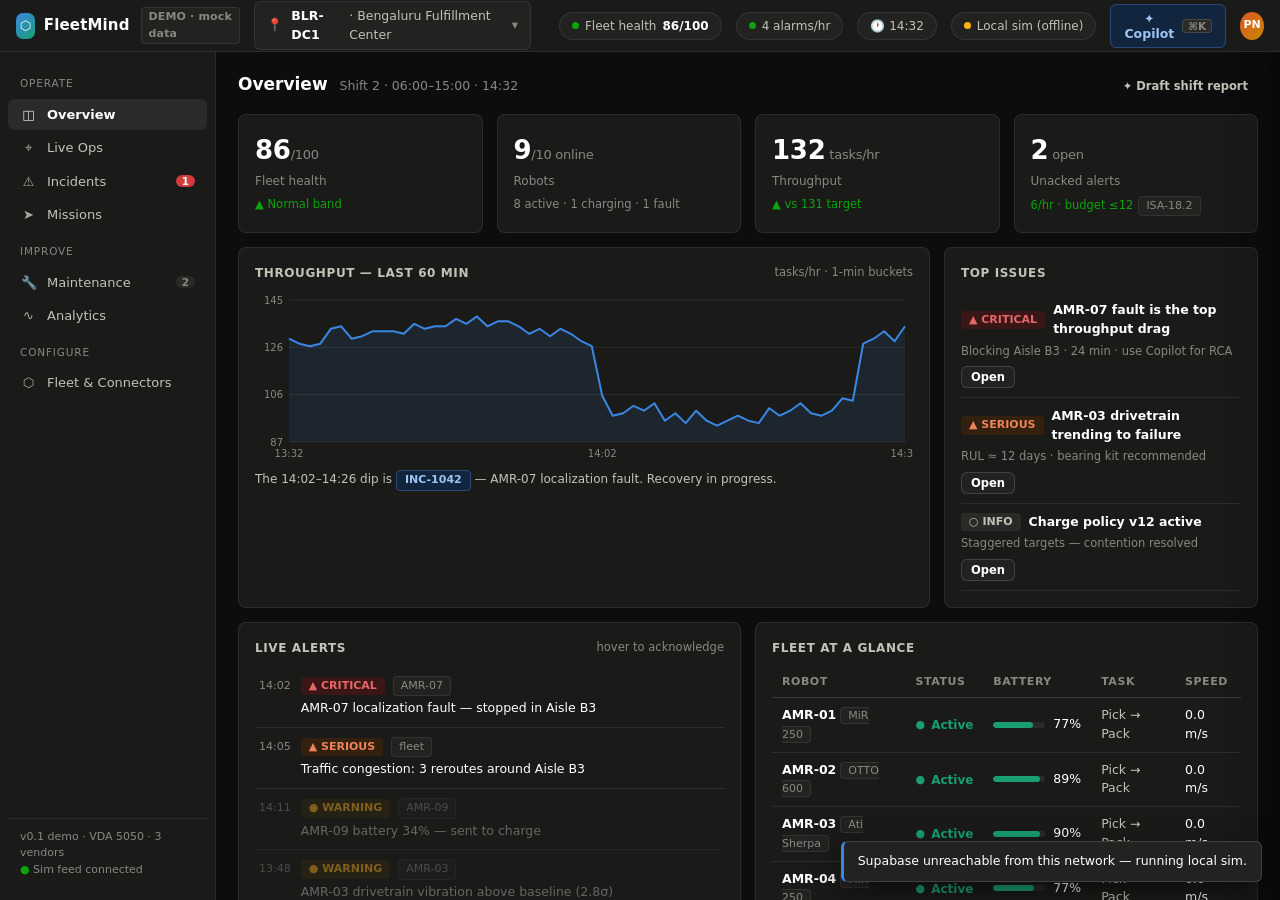
==== console/index.html @ a5b03795 "v0.6: yantraops one-command orchestrator, real browser tests, LLM grounding guard, multi-site ground" ====
<!DOCTYPE html>
<!-- ================================================================
  YantraFleet CONSOLE — FleetMind ops console + Sarathi copilot bridge
  =================================================================
  CONFIG (all optional — the console degrades gracefully):

  1. Sarathi live agent (Copilot backend)
     - Endpoint : POST http://localhost:8001/ask   (see Copilot.SARATHI_URL)
     - Request  : {"question": "<operator question>"}
     - Response : {"answer": string,
                   "evidence": [string | {label, ...}],   // rendered as chips
                   "tier": "grounded" | "llm_only" | "offline"}
       tier is shown as a pill: grounded/live_agent -> "live agent",
       llm_only/model_only -> "model only", offline -> "offline".
     - Timeout  : 4000 ms (Copilot.SARATHI_TIMEOUT_MS). On ANY failure
       (down, non-2xx, timeout, bad JSON) the Copilot silently falls back
       to the built-in local answer engine — the console never breaks
       if the sarathi service is not running.
     - To change host/port, edit Copilot.SARATHI_URL in the Copilot
       module below. If the console is served from https, a plain-http
       localhost endpoint may be blocked as mixed content — serve the
       console over http (e.g. `python3 -m http.server`) for local dev.

  2. Supabase sync (optional multi-tab live sync)
     - SUPA_URL / SUPA_KEY constants near the bottom of the script.
     - If unreachable, the console runs its local simulation.

  No build step. Open index.html directly or serve statically.
  ================================================================ -->
<html lang="en">
<head>
<meta charset="UTF-8">
<meta name="viewport" content="width=device-width, initial-scale=1.0">
<title>FleetMind — Fleet Operations (Live)</title>
<style>
/* ============ Design tokens (dark ops console — deliberate single-theme, ISA-101) ============ */
:root{
  --page:#0d0d0d; --surface:#1a1a19; --surface2:#222221; --surface3:#2a2a28;
  --border:rgba(255,255,255,.08); --border2:rgba(255,255,255,.14);
  --ink:#ffffff; --ink2:#c3c2b7; --muted:#898781;
  --grid:#2c2c2a; --axis:#383835;
  --s1:#3987e5; --s2:#d95926; --s3:#199e70; --s4:#c98500;   /* categorical, dark-stepped */
  --good:#0ca30c; --warn:#fab219; --serious:#ec835a; --crit:#d03b3b;
  --accent:#3987e5;
  --r:8px; --r-sm:6px;
  --font:system-ui,-apple-system,"Segoe UI",sans-serif;
}
*{box-sizing:border-box;margin:0;padding:0}
html,body{height:100%}
body{background:var(--page);color:var(--ink);font-family:var(--font);font-size:13.5px;line-height:1.5;overflow:hidden}
button{font-family:inherit;cursor:pointer}
::-webkit-scrollbar{width:10px;height:10px}
::-webkit-scrollbar-thumb{background:#333;border-radius:6px;border:2px solid var(--page)}
::-webkit-scrollbar-track{background:transparent}

/* ============ App shell ============ */
#app{display:grid;grid-template-columns:216px 1fr;grid-template-rows:52px 1fr;height:100vh}
header{grid-column:1/3;display:flex;align-items:center;gap:14px;padding:0 16px;background:var(--surface);border-bottom:1px solid var(--border)}
.logo{display:flex;align-items:center;gap:9px;font-weight:700;font-size:15px;letter-spacing:.01em;min-width:180px}
.logo .mark{width:26px;height:26px;border-radius:7px;background:linear-gradient(135deg,#3987e5,#199e70);display:grid;place-items:center;font-size:13px}
.site-sel{display:flex;align-items:center;gap:8px;background:var(--surface2);border:1px solid var(--border);border-radius:var(--r-sm);padding:5px 12px;color:var(--ink2);font-size:12.5px}
.site-sel b{color:var(--ink)}
.spacer{flex:1}
.chip{display:inline-flex;align-items:center;gap:6px;background:var(--surface2);border:1px solid var(--border);border-radius:20px;padding:4px 12px;font-size:12px;color:var(--ink2);white-space:nowrap}
.chip .dot{width:7px;height:7px;border-radius:50%}
.kbd{background:var(--surface3);border:1px solid var(--border2);border-radius:4px;padding:0 5px;font-size:10.5px;color:var(--muted);font-family:inherit}
.copilot-btn{display:flex;align-items:center;gap:8px;background:#12253f;border:1px solid #2a4a75;color:#9ec5f4;border-radius:var(--r-sm);padding:6px 13px;font-size:12.5px;font-weight:600}
.copilot-btn:hover{background:#173050}
.avatar{width:28px;height:28px;border-radius:50%;background:linear-gradient(135deg,#d95926,#c98500);display:grid;place-items:center;font-size:11px;font-weight:700}

/* ============ Sidebar ============ */
nav{background:var(--surface);border-right:1px solid var(--border);padding:12px 8px;display:flex;flex-direction:column;gap:2px;overflow-y:auto}
nav .sec{font-size:10.5px;text-transform:uppercase;letter-spacing:.08em;color:var(--muted);padding:12px 12px 5px}
nav button{display:flex;align-items:center;gap:10px;width:100%;background:none;border:none;color:var(--ink2);padding:8px 12px;border-radius:var(--r-sm);font-size:13px;text-align:left}
nav button:hover{background:var(--surface2);color:var(--ink)}
nav button.on{background:var(--surface3);color:var(--ink);font-weight:600}
nav button .ic{width:17px;text-align:center;opacity:.85;font-style:normal}
nav button .badge{margin-left:auto;background:var(--crit);color:#fff;font-size:10.5px;font-weight:700;border-radius:9px;padding:0 6px;min-width:17px;text-align:center}
nav button .badge.z{background:var(--surface3);color:var(--muted)}
.nav-foot{margin-top:auto;padding:10px 12px;font-size:11px;color:var(--muted);border-top:1px solid var(--border)}

/* ============ Main ============ */
main{overflow:hidden;position:relative;display:flex}
.view{display:none;flex:1;overflow-y:auto;padding:20px 22px}
.view.on{display:block}
.vhead{display:flex;align-items:baseline;gap:12px;margin-bottom:16px}
.vhead h1{font-size:17px;font-weight:700}
.vhead .sub{color:var(--muted);font-size:12.5px}
.vhead .right{margin-left:auto;display:flex;gap:8px;align-items:center}

/* ============ Components ============ */
.card{background:var(--surface);border:1px solid var(--border);border-radius:var(--r);padding:16px}
.card h3{font-size:12px;font-weight:600;color:var(--ink2);text-transform:uppercase;letter-spacing:.05em;margin-bottom:10px;display:flex;align-items:center;gap:8px}
.card h3 .right{margin-left:auto;font-weight:400;text-transform:none;letter-spacing:0;color:var(--muted);font-size:11.5px}
.grid{display:grid;gap:14px}
.g4{grid-template-columns:repeat(4,1fr)}
.g2{grid-template-columns:1fr 1fr}
.g31{grid-template-columns:2.2fr 1fr}
.g13{grid-template-columns:1fr 2.2fr}
.stat .val{font-size:26px;font-weight:700;letter-spacing:-.01em}
.stat .val small{font-size:13px;color:var(--muted);font-weight:500}
.stat .lbl{font-size:12px;color:var(--muted);margin-top:2px}
.stat .delta{font-size:11.5px;margin-top:6px;display:flex;align-items:center;gap:5px}
.up{color:#0ca30c}.down{color:var(--crit)}.flat{color:var(--muted)}
.btn{background:var(--surface2);border:1px solid var(--border2);color:var(--ink);border-radius:var(--r-sm);padding:6px 13px;font-size:12.5px;font-weight:600}
.btn:hover{background:var(--surface3)}
.btn.primary{background:var(--accent);border-color:var(--accent);color:#fff}
.btn.primary:hover{filter:brightness(1.1)}
.btn.ghost{background:none;border-color:transparent;color:var(--ink2)}
.btn.ghost:hover{background:var(--surface2)}
.btn.sm{padding:3px 9px;font-size:11.5px}
.btn.danger{border-color:#5c2a2a;color:#e66767}
table.t{width:100%;border-collapse:collapse;font-size:12.5px}
table.t th{color:var(--muted);font-weight:600;text-align:left;padding:7px 10px;border-bottom:1px solid var(--border2);font-size:11px;text-transform:uppercase;letter-spacing:.05em;white-space:nowrap}
table.t td{padding:8px 10px;border-bottom:1px solid var(--border);font-variant-numeric:tabular-nums}
table.t tr.click{cursor:pointer}
table.t tr.click:hover td{background:var(--surface2)}
.st{display:inline-flex;align-items:center;gap:6px;font-size:12px;font-weight:600;white-space:nowrap}
.st .ic{font-size:11px;font-style:normal}
.sev{display:inline-flex;align-items:center;gap:5px;border-radius:4px;padding:1px 8px;font-size:11px;font-weight:700;white-space:nowrap}
.sev.crit{background:#3a1616;color:#e66767}
.sev.serious{background:#33200f;color:var(--serious)}
.sev.warn{background:#332a10;color:var(--warn)}
.sev.info{background:var(--surface3);color:var(--ink2)}
.bar-track{background:var(--surface3);border-radius:4px;height:6px;overflow:hidden}
.bar-fill{height:100%;border-radius:4px}
.pill{font-size:11px;color:var(--muted);background:var(--surface2);border:1px solid var(--border);border-radius:4px;padding:1px 7px}
.evd{display:inline-flex;align-items:center;gap:4px;background:#12253f;border:1px solid #2a4a75;color:#9ec5f4;border-radius:4px;padding:1px 8px;font-size:11px;font-weight:600;cursor:pointer}
.evd:hover{background:#173050}
.empty{color:var(--muted);font-size:12.5px;padding:14px;text-align:center}

/* ============ Map ============ */
.mapwrap{position:relative;background:#141413;border:1px solid var(--border);border-radius:var(--r);overflow:hidden}
.map-legend{position:absolute;left:12px;bottom:10px;display:flex;gap:14px;font-size:11px;color:var(--ink2);background:rgba(20,20,19,.85);border:1px solid var(--border);border-radius:6px;padding:5px 12px}
.map-legend .it{display:flex;align-items:center;gap:6px}
svg text{font-family:var(--font)}
.robot-dot{cursor:pointer}
.zone-lbl{fill:#5b5a55;font-size:11px;font-weight:600;letter-spacing:.06em}

/* ============ Drawer ============ */
.drawer{position:absolute;top:0;right:0;bottom:0;width:360px;background:var(--surface);border-left:1px solid var(--border2);transform:translateX(105%);transition:transform .22s ease;z-index:30;display:flex;flex-direction:column;box-shadow:-16px 0 40px rgba(0,0,0,.45)}
.drawer.open{transform:none}
.drawer .dh{display:flex;align-items:center;gap:10px;padding:14px 16px;border-bottom:1px solid var(--border)}
.drawer .dh h2{font-size:15px}
.drawer .db{padding:14px 16px;overflow-y:auto;flex:1;display:flex;flex-direction:column;gap:12px}
.kv{display:flex;justify-content:space-between;font-size:12.5px;padding:4px 0}
.kv b{font-variant-numeric:tabular-nums}
.kv span{color:var(--muted)}

/* ============ Copilot panel ============ */
#copilot{position:absolute;top:0;right:0;bottom:0;width:390px;background:var(--surface);border-left:1px solid var(--border2);transform:translateX(105%);transition:transform .22s ease;z-index:40;display:flex;flex-direction:column;box-shadow:-16px 0 40px rgba(0,0,0,.5)}
#copilot.open{transform:none}
.cp-head{display:flex;align-items:center;gap:10px;padding:13px 16px;border-bottom:1px solid var(--border)}
.cp-head .t{font-weight:700;font-size:14px}
.cp-head .s{font-size:11px;color:var(--muted)}
.cp-body{flex:1;overflow-y:auto;padding:14px;display:flex;flex-direction:column;gap:12px}
.msg{max-width:92%;border-radius:10px;padding:10px 13px;font-size:12.8px;line-height:1.55}
.msg.user{align-self:flex-end;background:#1c3a63;border:1px solid #2a4a75}
.msg.ai{align-self:flex-start;background:var(--surface2);border:1px solid var(--border)}
.msg.ai .ev{margin-top:8px;display:flex;gap:6px;flex-wrap:wrap}
.msg.ai ul{margin:6px 0 2px 16px}
.msg.ai li{margin:2px 0}
.msg.ai b{color:#9ec5f4}
.sugg{display:flex;flex-direction:column;gap:6px}
.sugg button{text-align:left;background:var(--surface2);border:1px solid var(--border);color:var(--ink2);border-radius:var(--r-sm);padding:8px 11px;font-size:12px}
.sugg button:hover{border-color:#2a4a75;color:var(--ink)}
.cp-input{display:flex;gap:8px;padding:12px 14px;border-top:1px solid var(--border)}
.cp-input input{flex:1;background:var(--surface2);border:1px solid var(--border2);border-radius:var(--r-sm);color:var(--ink);padding:9px 12px;font-size:13px;font-family:inherit;outline:none}
.cp-input input:focus{border-color:#2a4a75}
.typing{display:inline-flex;gap:4px;padding:4px 0}
.typing i{width:6px;height:6px;border-radius:50%;background:var(--muted);animation:ty 1s infinite}
.typing i:nth-child(2){animation-delay:.15s}.typing i:nth-child(3){animation-delay:.3s}
@keyframes ty{0%,100%{opacity:.25}50%{opacity:1}}

/* ============ Alerts feed ============ */
.al{display:flex;gap:10px;padding:9px 4px;border-bottom:1px solid var(--border);align-items:flex-start;font-size:12.5px}
.al:last-child{border-bottom:none}
.al .tt{color:var(--muted);font-size:11px;white-space:nowrap;padding-top:2px;font-variant-numeric:tabular-nums}
.al .bd{flex:1}
.al .bd .m{color:var(--ink2)}
.al.unack .bd .m{color:var(--ink)}
.al .ack{opacity:0;transition:opacity .15s}
.al:hover .ack{opacity:1}
.al.acked{opacity:.45}

/* ============ Charts ============ */
.chart{position:relative}
.tip{position:absolute;pointer-events:none;background:#242423;border:1px solid var(--border2);border-radius:6px;padding:7px 10px;font-size:11.5px;display:none;z-index:20;box-shadow:0 6px 18px rgba(0,0,0,.4);white-space:nowrap}
.tip .h{color:var(--muted);font-size:10.5px;margin-bottom:3px}
.tip .row{display:flex;align-items:center;gap:6px}
.tip .sw{width:8px;height:8px;border-radius:2px}
.tip b{font-variant-numeric:tabular-nums}
.legend{display:flex;gap:14px;font-size:11.5px;color:var(--ink2);margin-top:6px}
.legend .it{display:flex;align-items:center;gap:6px}
.legend .sw{width:9px;height:9px;border-radius:2px}

/* ============ Timeline replay ============ */
.scrub{display:flex;align-items:center;gap:12px;margin-top:10px}
.scrub input[type=range]{flex:1;accent-color:var(--accent)}
.scrub .tm{font-variant-numeric:tabular-nums;font-size:12px;color:var(--ink2);min-width:52px}
.tl-events{position:relative;height:22px;margin:2px 2px 0}
.tl-ev{position:absolute;top:2px;width:10px;height:10px;border-radius:50%;transform:translateX(-50%);cursor:pointer;border:2px solid var(--page)}

/* ============ Toast ============ */
#toasts{position:fixed;bottom:18px;right:18px;display:flex;flex-direction:column;gap:8px;z-index:100}
.toast{background:var(--surface2);border:1px solid var(--border2);border-left:3px solid var(--accent);border-radius:var(--r-sm);padding:10px 14px;font-size:12.5px;box-shadow:0 10px 30px rgba(0,0,0,.5);animation:tin .2s ease}
@keyframes tin{from{transform:translateY(8px);opacity:0}}

@media(max-width:1100px){.g4{grid-template-columns:1fr 1fr}.g31,.g13,.g2{grid-template-columns:1fr}}
</style>
</head>
<body>
<div id="app">
<header>
  <div class="logo"><div class="mark">⬡</div>FleetMind <span class="pill" style="margin-left:2px">DEMO · mock data</span></div>
  <div class="site-sel">📍 <b>BLR-DC1</b> · Bengaluru Fulfillment Center <span style="color:var(--muted)">▾</span></div>
  <div class="spacer"></div>
  <div class="chip" id="chip-health"><span class="dot" style="background:var(--good)"></span>Fleet health <b id="h-health" style="color:var(--ink)">—</b></div>
  <div class="chip" title="ISA-18.2 alarm budget: ≤12/hr per operator"><span id="alarm-dot" class="dot" style="background:var(--good)"></span><span id="h-alarmrate">— alarms/hr</span></div>
  <div class="chip" id="h-clock">14:32</div>
  <div class="chip" id="chip-cloud" title="Supabase sync status"><span class="dot" id="cloud-dot" style="background:var(--muted)"></span><span id="cloud-lbl">connecting…</span></div>
  <button class="copilot-btn" onclick="Copilot.toggle()">✦ Copilot <span class="kbd">⌘K</span></button>
  <div class="avatar">PN</div>
</header>
<nav id="nav">
  <div class="sec">Operate</div>
  <button data-v="overview" class="on"><i class="ic">◫</i>Overview</button>
  <button data-v="liveops"><i class="ic">⌖</i>Live Ops</button>
  <button data-v="incidents"><i class="ic">⚠</i>Incidents <span class="badge" id="n-inc">3</span></button>
  <button data-v="missions"><i class="ic">➤</i>Missions</button>
  <div class="sec">Improve</div>
  <button data-v="maint"><i class="ic">🔧</i>Maintenance <span class="badge z" id="n-maint">2</span></button>
  <button data-v="analytics"><i class="ic">∿</i>Analytics</button>
  <div class="sec">Configure</div>
  <button data-v="fleet"><i class="ic">⬡</i>Fleet &amp; Connectors</button>
  <div class="nav-foot">v0.1 demo · VDA 5050 · 3 vendors<br><span style="color:#0ca30c">●</span> Sim feed connected</div>
</nav>
<main id="main">
  <div class="view on" id="v-overview"></div>
  <div class="view" id="v-liveops"></div>
  <div class="view" id="v-incidents"></div>
  <div class="view" id="v-missions"></div>
  <div class="view" id="v-maint"></div>
  <div class="view" id="v-analytics"></div>
  <div class="view" id="v-fleet"></div>
  <div class="drawer" id="drawer"></div>
  <div id="copilot"></div>
</main>
</div>
<div id="toasts"></div>
<div class="tip" id="tip"></div>
<script>
"use strict";
/* ================================================================
   FleetMind demo — all mock. Architecture mirrors the real product:
   Sim (→ later: MQTT/VDA5050 ingest) → Store → Views + Copilot
   ================================================================ */
const $=s=>document.querySelector(s), $$=s=>[...document.querySelectorAll(s)];
const fmt=n=>n.toLocaleString('en-IN');
const pad=n=>String(n).padStart(2,'0');
let simMin = 14*60+32;                       // sim clock 14:32
const clock=()=>`${pad(Math.floor(simMin/60)%24)}:${pad(Math.floor(simMin%60))}`;
const rnd=(a,b)=>a+Math.random()*(b-a);

/* ---------------- Warehouse geometry (SVG coords 1000x520) ---------------- */
const ZONES=[
  {n:'INBOUND',x:20,y:40,w:130,h:440,c:'#191c22'},
  {n:'STORAGE A',x:180,y:40,w:290,h:200,c:'#17181c'},
  {n:'STORAGE B',x:180,y:280,w:290,h:200,c:'#17181c'},
  {n:'PACK',x:510,y:40,w:200,h:440,c:'#191b18'},
  {n:'OUTBOUND',x:850,y:40,w:130,h:280,c:'#191c22'},
  {n:'CHARGE',x:850,y:360,w:130,h:120,c:'#141a14'},
];
const RACKS=[]; // storage racks
for(let r=0;r<3;r++){for(let z=0;z<2;z++){RACKS.push({x:200,y:60+z*240+r*62,w:250,h:26});}}
for(let r=0;r<5;r++){RACKS.push({x:530,y:60+r*84,w:70,h:40});RACKS.push({x:620,y:60+r*84,w:70,h:40});}
// waypoint nodes robots travel between (aisles)
const WP={
  in1:[85,120], in2:[85,300], in3:[85,440],
  a1:[185,105],a2:[330,105],a3:[460,105],a4:[185,168],a5:[330,168],a6:[460,168],
  b1:[185,345],b2:[330,345],b3:[460,345],b4:[185,408],b5:[330,408],b6:[460,408],
  mid1:[490,120],mid2:[490,260],mid3:[490,420],
  p1:[605,130],p2:[605,260],p3:[605,390],
  out1:[790,120],out2:[915,150],out3:[915,260],
  chg1:[880,400],chg2:[915,430],chg3:[950,400],
  x1:[790,260],x2:[790,420]
};
const LANES=[['in1','a1'],['in2','a4'],['in2','b1'],['in3','b4'],['a1','a2'],['a2','a3'],['a4','a5'],['a5','a6'],['b1','b2'],['b2','b3'],['b4','b5'],['b5','b6'],['a3','mid1'],['a6','mid1'],['a6','mid2'],['b3','mid2'],['b3','mid3'],['b6','mid3'],['mid1','p1'],['mid2','p2'],['mid3','p3'],['p1','out1'],['p2','x1'],['p3','x2'],['out1','out2'],['x1','out3'],['x2','chg1'],['chg1','chg2'],['chg1','chg3'],['out3','out2'],['x1','p2'],['in1','in2'],['in2','in3']];
const ADJ={};LANES.forEach(([a,b])=>{(ADJ[a]=ADJ[a]||[]).push(b);(ADJ[b]=ADJ[b]||[]).push(a);});
function route(from,to){ // BFS
  const q=[[from]],seen=new Set([from]);
  while(q.length){const p=q.shift(),n=p[p.length-1];
    if(n===to)return p;
    for(const m of (ADJ[n]||[]))if(!seen.has(m)){seen.add(m);q.push([...p,m]);}}
  return [from];
}
const PICKS=['a1','a2','a3','a4','a5','a6','b1','b2','b4','b5','b6'], DROPS=['p1','p2','p3'], OUTS=['out2','out3'];

/* ---------------- Fleet state ---------------- */
const VENDORS=['Ati Sherpa','MiR 250','OTTO 600'];
const robots=[];
for(let i=1;i<=10;i++){
  const wp=Object.keys(WP)[Math.floor(rnd(0,Object.keys(WP).length))];
  robots.push({
    id:'AMR-'+pad(i), vendor:VENDORS[i%3], fw:'2.'+(3+i%4)+'.1',
    status:'active',                    // active|charging|idle|fault|paused
    node:wp, pos:[...WP[wp]], path:[], seg:0, prog:0,
    battery:rnd(45,95), speedMax:rnd(1.2,1.7), speed:0,
    tasksDone:Math.floor(rnd(38,86)), task:null,
    health:rnd(84,99), motorTemp:rnd(38,52), errs:Math.floor(rnd(0,3)),
    spdHist:Array.from({length:40},()=>0), batHist:[], log:[]
  });
}
// scripted actors for the demo narrative
robots[6].status='fault'; robots[6].battery=61; robots[6].node='b3'; robots[6].pos=[...WP.b3]; robots[6].faultMsg='Localization confidence 0.31 — position lost';
robots[2].health=71; robots[2].motorTemp=63;           // maintenance story
robots[8].status='charging'; robots[8].node='chg2'; robots[8].pos=[...WP.chg2]; robots[8].battery=34;

function assign(r){
  const pick=PICKS[Math.floor(rnd(0,PICKS.length))], drop=DROPS[Math.floor(rnd(0,DROPS.length))];
  r.task={id:'T-'+Math.floor(rnd(4200,4900)),kind:'Pick → Pack',from:pick,to:drop,started:simMin};
  r.path=route(r.node,pick).concat(route(pick,drop).slice(1)); r.seg=0; r.prog=0;
}
robots.forEach(r=>{if(r.status==='active')assign(r);});

/* ---------------- Telemetry / KPI store ---------------- */
const store={
  thrHist:[], alHist:[], alerts:[], incidents:[], missions:[], tickets:[], commands:[],
  findings:null, findingsReq:false,   // v0.4: maintenance_findings rows (null = not fetched / unavailable → mock tickets)
  throughput:132, sla:98.2, alarmHr:6, ackedIds:new Set()
};
// seed 60 min of throughput history (dip 14:00-15:00 = incident narrative — dip already recovering)
for(let m=0;m<60;m++){const t=simMin-60+m;
  let v=128+Math.sin(m/9)*7+rnd(-4,4);
  if(t>=14*60+2&&t<=14*60+26)v-=24;           // the dip
  store.thrHist.push({t,v:Math.round(v)});}
const AL_SEED=[
  ['crit','AMR-07 localization fault — stopped in Aisle B3','AMR-07',14*60+2,false],
  ['serious','Traffic congestion: 3 reroutes around Aisle B3','fleet',14*60+5,false],
  ['warn','AMR-09 battery 34% — sent to charge','AMR-09',14*60+11,true],
  ['warn','AMR-03 drivetrain vibration above baseline (2.8σ)','AMR-03',13*60+48,true],
  ['info','Firmware 2.6.1 available for 4 × MiR 250','fleet',13*60+22,true],
];
AL_SEED.forEach(([sev,msg,src,t,ack],i)=>store.alerts.push({id:'AL-'+(900+i),sev,msg,src,t,ack}));
store.incidents=[
  {id:'INC-1042',sev:'crit',title:'AMR-07 localization loss blocking Aisle B3',src:'AMR-07',t:14*60+2,state:'Open',
   impact:'Throughput −18% for 24 min · 3 robots rerouted · 11 tasks delayed',
   rca:'Reflector panel at rack B3-04 was moved during the 13:40 replenishment (WMS job W-2291). AMR-07 (LiDAR-SLAM) lost localization confidence below the 0.35 threshold and executed a protective stop mid-aisle. MiR and OTTO units rerouted via Aisle B5-B6, adding ~90s per task.',
   fix:'Dispatch operator to clear B3 · re-localize AMR-07 from QR anchor B3-A2 · flag rack B3-04 in the replenishment SOP',
   dur:24},
  {id:'INC-1041',sev:'serious',title:'Charge-bay contention delayed 2 robots at shift start',src:'CHARGE',t:9*60+14,state:'Resolved',
   impact:'6 tasks delayed ~4 min · no SLA breach',rca:'Three robots hit the 30% battery threshold within 5 min of shift start; only 2 of 3 bays free. Root cause: overnight charge scheduling did not stagger end-of-charge times.',fix:'Enable staggered charge targets (85/90/95%) — shipped in policy v12',dur:16},
  {id:'INC-1039',sev:'warn',title:'WMS task sync latency spike (4.2s p95)',src:'connector',t:'yesterday',state:'Resolved',
   impact:'No task loss · queue depth peaked at 14',rca:'WMS webhook batch window misconfigured after vendor update.',fix:'Pinned batch window to 500ms; added latency alert at 2s p95',dur:41},
];
store.missions=[
  {id:'M-311',name:'Cycle count — Storage A',robots:['AMR-02','AMR-05'],state:'Running',prog:62,eta:'15:20'},
  {id:'M-312',name:'Outbound wave #7 (staging)',robots:['AMR-01','AMR-04','AMR-06'],state:'Running',prog:38,eta:'15:45'},
  {id:'M-310',name:'Inbound putaway — Dock 2',robots:['AMR-08'],state:'Queued',prog:0,eta:'—'},
  {id:'M-309',name:'Empty-pallet return sweep',robots:['AMR-10'],state:'Done',prog:100,eta:'13:58'},
];
store.tickets=[
  {id:'MT-88',rob:'AMR-03',comp:'Drive motor (L)',pred:'Bearing wear — RUL ≈ 12 days',conf:.84,state:'Open',action:'Order bearing kit BRG-2044'},
  {id:'MT-87',rob:'AMR-07',comp:'LiDAR',pred:'Dust occlusion trend on rear channel',conf:.61,state:'Open',action:'Clean sensor at next charge'},
];

function pushAlert(sev,msg,src){
  const a={id:'AL-'+Date.now().toString(36)+Math.floor(rnd(10,99)),sev,msg,src,t:simMin,ack:false};
  store.alerts.unshift(a); if(store.alerts.length>30)store.alerts.pop();
  if(typeof Sync!=='undefined')Sync.insertAlert(a);
  toast((sev==='crit'?'🔴 ':sev==='serious'?'🟠 ':'🟡 ')+msg);
  return a;
}
function toast(m){const d=document.createElement('div');d.className='toast';d.textContent=m;$('#toasts').appendChild(d);setTimeout(()=>d.remove(),4200);}

/* ---------------- Simulation tick ---------------- */
let speedMult=1, tick=0;
function step(dt){
  simMin+=dt*speedMult*0.5;  tick++;
  for(const r of robots){
    r.batHist.push(r.battery); if(r.batHist.length>120)r.batHist.shift();
    if(r.status==='charging'){r.battery=Math.min(100,r.battery+0.15*speedMult);r.speed=0;
      if(r.battery>=85){r.status='active';r.node='chg1';assign(r);r.log.unshift([clock(),'Charge complete → resuming tasks']);}
    }else if(r.status==='fault'||r.status==='paused'){r.speed=0;
    }else{ // active — move along path
      if(!r.path.length||r.seg>=r.path.length-1){ r.tasksDone++; r.node=r.path[r.path.length-1]||r.node;
        if(r.battery<30){r.status='charging';r.path=route(r.node,'chg2');r.seg=0;r.prog=0;r.task=null;
          r.log.unshift([clock(),'Battery '+r.battery.toFixed(0)+'% → autonomous charge']);}
        else assign(r);
        continue;}
      const a=WP[r.path[r.seg]],b=WP[r.path[r.seg+1]];
      const dx=b[0]-a[0],dy=b[1]-a[1],len=Math.hypot(dx,dy);
      r.speed=r.speedMax*rnd(.82,1);
      r.prog+=(r.speed*22*dt*speedMult)/len;
      if(r.prog>=1){r.prog=0;r.seg++;r.node=r.path[r.seg];}
      const p=Math.min(r.prog,1);
      r.pos=[a[0]+dx*p,a[1]+dy*p];
      r.battery=Math.max(5,r.battery-0.012*speedMult);
      r.motorTemp=Math.min(70,r.motorTemp+rnd(-.1,.12));
    }
    r.spdHist.push(r.speed);if(r.spdHist.length>40)r.spdHist.shift();
  }
  // KPIs
  const active=robots.filter(r=>r.status==='active').length;
  const recovering=simMin<14*60+40;
  store.throughput=Math.round(112+active*3.2+Math.sin(simMin/8)*5+(recovering?-6:2)+rnd(-2,2));
  if(tick%4===0){store.thrHist.push({t:simMin,v:store.throughput});if(store.thrHist.length>60)store.thrHist.shift();}
  store.alarmHr=Math.max(2,Math.round(store.alerts.filter(a=>!a.ack&&typeof a.t==='number'&&simMin-a.t<60).length+2));
  // occasional ambient events
  if(tick%90===0){const r=robots[Math.floor(rnd(0,10))];if(r.status==='active')pushAlert('info','Path re-planned for '+r.id+' (congestion avoidance)',r.id);}
  if(tick%140===70)pushAlert('warn',robots[4].id+' pick verification retry at '+robots[4].node.toUpperCase(),robots[4].id);
}

/* ================= Chart helpers (hand-rolled SVG, dataviz spec) ================= */
const tip=$('#tip');
function showTip(html,x,y){tip.innerHTML=html;tip.style.display='block';
  const r=tip.getBoundingClientRect();
  tip.style.left=Math.min(x+14,innerWidth-r.width-12)+'px';
  tip.style.top=Math.max(8,y-r.height-10)+'px';}
function hideTip(){tip.style.display='none';}

function lineChart(el,data,{h=150,color='var(--s1)',unit='',label='value',fmtX=t=>clock2(t)}={}){
  const w=el.clientWidth||600, P={l:34,r:8,t:8,b:20};
  const vs=data.map(d=>d.v), min=Math.min(...vs), max=Math.max(...vs), pad=(max-min)*0.15||10;
  const y0=Math.max(0,min-pad), y1=max+pad;
  const X=i=>P.l+(i/(data.length-1))*(w-P.l-P.r);
  const Y=v=>P.t+(1-(v-y0)/(y1-y0))*(h-P.t-P.b);
  let grid='',ticks='';
  for(let g=0;g<4;g++){const v=y0+(y1-y0)*g/3, y=Y(v);
    grid+=`<line x1="${P.l}" x2="${w-P.r}" y1="${y}" y2="${y}" stroke="var(--grid)" stroke-width="1"/>`;
    ticks+=`<text x="${P.l-6}" y="${y+3.5}" text-anchor="end" font-size="10" fill="var(--muted)" style="font-variant-numeric:tabular-nums">${Math.round(v)}</text>`;}
  const lbls=[0,Math.floor(data.length/2),data.length-1].map(i=>`<text x="${X(i)}" y="${h-5}" text-anchor="middle" font-size="10" fill="var(--muted)">${fmtX(data[i].t)}</text>`).join('');
  const pts=data.map((d,i)=>`${X(i).toFixed(1)},${Y(d.v).toFixed(1)}`).join(' ');
  const area=`M${X(0)},${Y(data[0].v)} L${pts.split(' ').join(' L')} L${X(data.length-1)},${h-P.b} L${X(0)},${h-P.b} Z`;
  el.innerHTML=`<svg width="${w}" height="${h}" style="display:block">
    ${grid}${ticks}${lbls}
    <path d="${area}" fill="${color}" opacity="0.10"/>
    <polyline points="${pts}" fill="none" stroke="${color}" stroke-width="2" stroke-linejoin="round"/>
    <line id="ch-x" y1="${P.t}" y2="${h-P.b}" stroke="var(--border2)" stroke-width="1" style="display:none"/>
    <circle id="ch-dot" r="4" fill="${color}" stroke="var(--surface)" stroke-width="2" style="display:none"/>
    <rect x="${P.l}" y="${P.t}" width="${w-P.l-P.r}" height="${h-P.t-P.b}" fill="transparent" class="hov"/>
  </svg>`;
  const svg=el.querySelector('svg'),hov=el.querySelector('.hov'),xl=el.querySelector('#ch-x'),dot=el.querySelector('#ch-dot');
  hov.addEventListener('mousemove',e=>{
    const bx=svg.getBoundingClientRect();
    const i=Math.round(((e.clientX-bx.left)-P.l)/((w-P.l-P.r)/(data.length-1)));
    const j=Math.max(0,Math.min(data.length-1,i)), d=data[j];
    xl.setAttribute('x1',X(j));xl.setAttribute('x2',X(j));xl.style.display='block';
    dot.setAttribute('cx',X(j));dot.setAttribute('cy',Y(d.v));dot.style.display='block';
    showTip(`<div class="h">${fmtX(d.t)}</div><div class="row"><span class="sw" style="background:${color.startsWith('var')?'#3987e5':color}"></span>${label}&nbsp;<b>${d.v}${unit}</b></div>`,e.clientX,e.clientY);});
  hov.addEventListener('mouseleave',()=>{xl.style.display='none';dot.style.display='none';hideTip();});
}
const clock2=t=>typeof t==='number'?`${pad(Math.floor(t/60)%24)}:${pad(Math.floor(t%60))}`:t;

function spark(vals,{w=110,h=26,color='var(--s1)'}={}){
  if(!vals.length)return '';
  const min=Math.min(...vals),max=Math.max(...vals),rg=(max-min)||1;
  const pts=vals.map((v,i)=>`${(i/(vals.length-1))*w},${h-2-((v-min)/rg)*(h-6)}`).join(' ');
  return `<svg width="${w}" height="${h}"><polyline points="${pts}" fill="none" stroke="${color}" stroke-width="1.5"/></svg>`;
}
function hbar(el,rows,{unit='',color='var(--s1)'}={}){ // horizontal bars, rounded data-end
  const max=Math.max(...rows.map(r=>r.v))||1;
  el.innerHTML=rows.map(r=>`
    <div style="display:flex;align-items:center;gap:10px;margin:7px 0" class="hb" data-n="${r.n}" data-v="${r.v}">
      <span style="width:64px;font-size:11.5px;color:var(--ink2);text-align:right;font-variant-numeric:tabular-nums">${r.n}</span>
      <div style="flex:1;height:14px;position:relative">
        <div style="position:absolute;inset:0;border-radius:0 4px 4px 0;background:${r.c||color};width:${(r.v/max*100).toFixed(1)}%;opacity:.9"></div>
      </div>
      <b style="width:52px;font-size:11.5px;font-variant-numeric:tabular-nums">${r.v}${unit}</b>
    </div>`).join('');
  el.querySelectorAll('.hb').forEach(d=>{
    d.addEventListener('mousemove',e=>showTip(`<div class="row"><b>${d.dataset.n}</b>&nbsp;${d.dataset.v}${unit}</div>`,e.clientX,e.clientY));
    d.addEventListener('mouseleave',hideTip);});
}

/* ================= Status helpers ================= */
const liveNow=()=>typeof Sync!=='undefined'&&(Sync.mode==='leader'||Sync.mode==='follower');
const STATUS={active:['●','var(--s3)','Active'],charging:['⚡','var(--s4)','Charging'],idle:['◌','var(--muted)','Idle'],fault:['✕','var(--crit)','Fault'],paused:['❚❚','var(--muted)','Paused'],estop:['■','var(--crit)','E-Stop'],degraded:['◐','var(--serious)','Degraded']};
/* Other writers (yantrasim / yantrabridge) publish a richer VDA-style status
   vocabulary; fold it into the console's five display states. */
const ST_NORM={active:'active',working:'active',moving:'active',transit:'active',to_charger:'active',degraded:'degraded',charging:'charging',idle:'idle',fault:'fault',estop:'estop',estopped:'estop',safety_stop:'estop',paused:'paused'};
const normStatus=s=>ST_NORM[s]||'idle';
/* yantrasim publishes pos in metres (grid ~28x16 m); the console map uses SVG px.
   Heuristic: small coordinates are metres — scale them into the map viewport. */
const posToSvg=p=>Array.isArray(p)&&p.length===2&&p[0]!=null&&Math.abs(p[0])<=40&&Math.abs(p[1])<=40?[80+p[0]*28,50+p[1]*20]:p;
const stBadge=s=>{const[ic,c,l]=STATUS[s]||STATUS[normStatus(s)]||STATUS.idle;return `<span class="st" style="color:${c}"><i class="ic">${ic}</i>${l}</span>`;};
const sevBadge=s=>({crit:'<span class="sev crit">▲ CRITICAL</span>',serious:'<span class="sev serious">▲ SERIOUS</span>',warn:'<span class="sev warn">● WARNING</span>',info:'<span class="sev info">○ INFO</span>'}[s]);
const batColor=b=>b>50?'var(--s3)':b>25?'var(--warn)':'var(--crit)';

/* ================= Views ================= */
function fleetStats(){
  const on=robots.filter(r=>r.status!=='fault').length;
  const faults=robots.filter(r=>r.status==='fault').length;
  const avgB=robots.reduce((s,r)=>s+r.battery,0)/robots.length;
  const health=Math.round(100 - faults*9 - store.alerts.filter(a=>!a.ack&&a.sev!=='info').length*2.5 - (avgB<35?6:0));
  const tasks=robots.reduce((s,r)=>s+r.tasksDone,0);
  return {on,faults,avgB,health,tasks,util:Math.round(robots.filter(r=>r.status==='active').length/robots.length*100)};
}

function rOverview(){
  const s=fleetStats(), unack=store.alerts.filter(a=>!a.ack);
  const topIssues=[
    {t:'AMR-07 fault is the top throughput drag',d:'Blocking Aisle B3 · 24 min · use Copilot for RCA',sev:'crit',go:"openIncident('INC-1042')"},
    {t:'AMR-03 drivetrain trending to failure',d:'RUL ≈ 12 days · bearing kit recommended',sev:'serious',go:"go('maint')"},
    {t:'Charge policy v12 active',d:'Staggered targets — contention resolved',sev:'info',go:"go('analytics')"},
  ];
  $('#v-overview').innerHTML=`
  <div class="vhead"><h1>Overview</h1><span class="sub">Shift 2 · 06:00–15:00 · ${clock()}</span>
    <div class="right"><button class="btn sm ghost" onclick="Copilot.ask('Draft the shift handover report')">✦ Draft shift report</button></div></div>
  <div class="grid g4">
    <div class="card stat"><div class="val" id="ov-health">${s.health}<small>/100</small></div><div class="lbl">Fleet health</div><div class="delta ${s.health>85?'up':'down'}">${s.health>85?'▲ Normal band':'▼ Degraded — 1 fault open'}</div></div>
    <div class="card stat"><div class="val">${s.on}<small>/10 online</small></div><div class="lbl">Robots</div><div class="delta flat">${robots.filter(r=>r.status==='active').length} active · ${robots.filter(r=>r.status==='charging').length} charging · ${s.faults} fault</div></div>
    <div class="card stat"><div class="val" id="ov-thr">${store.throughput}<small> tasks/hr</small></div><div class="lbl">Throughput</div><div class="delta ${store.throughput>125?'up':'down'}">${store.throughput>125?'▲':'▼'} vs 131 target</div></div>
    <div class="card stat"><div class="val">${unack.length}<small> open</small></div><div class="lbl">Unacked alerts</div><div class="delta ${store.alarmHr<=12?'up':'down'}">${store.alarmHr}/hr · budget ≤12 <span class="pill" title="ISA-18.2">ISA-18.2</span></div></div>
  </div>
  <div class="grid g31" style="margin-top:14px">
    <div class="card"><h3>Throughput — last 60 min <span class="right">tasks/hr · 1-min buckets</span></h3>
      <div class="chart" id="ch-thr"></div>
      <div style="margin-top:8px;font-size:12px;color:var(--ink2)">The 14:02–14:26 dip is <span class="evd" onclick="openIncident('INC-1042')">INC-1042</span> — AMR-07 localization fault. Recovery in progress.</div>
    </div>
    <div class="card"><h3>Top issues</h3>
      ${topIssues.map(i=>`<div style="padding:9px 0;border-bottom:1px solid var(--border)">
        <div style="display:flex;gap:8px;align-items:center">${sevBadge(i.sev)}<b style="font-size:12.5px">${i.t}</b></div>
        <div style="color:var(--muted);font-size:11.5px;margin:4px 0 6px">${i.d}</div>
        <button class="btn sm" onclick="${i.go}">Open</button></div>`).join('')}
    </div>
  </div>
  <div id="ov-approvals"></div>
  <div class="grid g2" style="margin-top:14px">
    <div class="card"><h3>Live alerts <span class="right">hover to acknowledge</span></h3>
      ${unack.length>5?`<div class="pill" style="display:block;margin-bottom:8px;color:var(--warn);border-color:#4a3d18">🔔 ${unack.length} unacked alerts — notifier would page the on-call operator (ISA-18.2 flood guard)</div>`:''}
      <div id="ov-alerts"></div></div>
    <div class="card"><h3>Fleet at a glance</h3>
      <table class="t"><thead><tr><th>Robot</th><th>Status</th><th>Battery</th><th>Task</th><th>Speed</th></tr></thead>
      <tbody>${robots.slice(0,6).map(r=>`<tr class="click" onclick="openRobot('${r.id}')">
        <td><b>${r.id}</b> <span class="pill">${r.vendor}</span></td><td>${stBadge(r.status)}</td>
        <td><div style="display:flex;align-items:center;gap:8px"><div class="bar-track" style="width:52px"><div class="bar-fill" style="width:${r.battery}%;background:${batColor(r.battery)}"></div></div>${r.battery.toFixed(0)}%</div></td>
        <td style="color:var(--ink2)">${r.task?r.task.kind:'—'}</td><td>${r.speed.toFixed(1)} m/s</td></tr>`).join('')}
      </tbody></table>
      <button class="btn ghost sm" style="margin-top:8px" onclick="go('liveops')">View all 10 robots →</button>
    </div>
  </div>`;
  lineChart($('#ch-thr'),store.thrHist,{h:170,label:'throughput',unit:' t/hr'});
  renderAlerts($('#ov-alerts'),store.alerts.slice(0,6));
  const ap=$('#ov-approvals'); if(ap)renderApprovals(ap);
}
function renderAlerts(el,list){
  el.innerHTML=list.map(a=>`<div class="al ${a.ack?'acked':'unack'}">
    <span class="tt">${clock2(a.t)}</span>
    <div class="bd"><div style="display:flex;gap:8px;align-items:center;flex-wrap:wrap">${sevBadge(a.sev)}<span class="pill">${a.src}</span></div>
    <div class="m" style="margin-top:3px">${a.msg}</div></div>
    ${a.ack?'':`<button class="btn sm ack" onclick="ackAlert('${a.id}')">Ack</button>`}</div>`).join('')||'<div class="empty">No alerts — all quiet</div>';
}
function renderApprovals(el){
  const cmds=store.commands||[];
  if(!cmds.length){el.innerHTML='';return;}
  const CMD_IC={pause:'❚❚',resume:'▶',charge:'⚡',estop:'■'};
  el.innerHTML=`<div class="card" style="margin-top:14px;border-color:#4a3d18">
    <h3>Pending approvals <span class="right">human-in-the-loop command gate · executed by the live feed</span></h3>
    ${cmds.map(c=>`<div class="al ${c.status==='pending'?'unack':''}">
      <span class="tt">${(c.created_at||'').slice(11,16)}</span>
      <div class="bd"><div style="display:flex;gap:8px;align-items:center;flex-wrap:wrap">
        <span class="sev ${c.cmd==='estop'?'crit':'warn'}">${CMD_IC[c.cmd]||''} ${c.cmd.toUpperCase()}</span>
        <b>${c.robot_id}</b><span class="pill">${c.requested_by||'console'}</span>
        <span class="pill">${c.status}</span></div>
        ${c.note?`<div class="m" style="margin-top:3px;color:var(--muted)">${c.note}</div>`:''}</div>
      ${c.status==='pending'?`<button class="btn sm primary ack" onclick="Sync.decideCommand('${c.id}','approved')">Approve</button>
      <button class="btn sm danger ack" onclick="Sync.decideCommand('${c.id}','rejected')">Reject</button>`:''}
    </div>`).join('')}
    <div style="font-size:10.5px;color:var(--muted);margin-top:8px">Approved commands are executed by the simulator/robot adapter and marked executed/failed with a reason — full audit trail in the commands table.</div>
  </div>`;
}
function ackAlert(id){const a=store.alerts.find(x=>x.id===id);if(a){a.ack=true;if(typeof Sync!=='undefined')Sync.ackAlert(id);render();}}

/* ---------------- Live Ops ---------------- */
let selRobot=null;
function rLiveOps(){
  $('#v-liveops').innerHTML=`
  <div class="vhead"><h1>Live Ops</h1><span class="sub">BLR-DC1 floor · real-time · click a robot</span>
    <div class="right">
      <span class="chip"><span class="dot" style="background:var(--s3)"></span>Active</span>
      <span class="chip"><span class="dot" style="background:var(--s4)"></span>Charging</span>
      <span class="chip"><span class="dot" style="background:var(--crit)"></span>Fault</span>
      <button class="btn sm" id="spd-btn" onclick="cycleSpeed()">Sim ×${speedMult}</button>
    </div></div>
  <div class="grid g31">
    <div class="mapwrap"><svg id="map" viewBox="0 0 1000 520" style="display:block;width:100%"></svg>
      <div class="map-legend"><span class="it">▭ racks</span><span class="it">— lanes</span><span class="it" style="color:#9ec5f4">⚑ tap robot for detail</span></div>
    </div>
    <div class="card" style="max-height:560px;overflow-y:auto"><h3>Fleet · 10 robots</h3><div id="fl-list"></div></div>
  </div>`;
  drawMapBase(); updateMap(); renderFleetList();
}
function mapBaseSvgStr(){ // zones + lanes + racks — shared by the live map and the replay map
  let s='';
  ZONES.forEach(z=>{s+=`<rect x="${z.x}" y="${z.y}" width="${z.w}" height="${z.h}" rx="8" fill="${z.c}" stroke="var(--border)"/>
    <text class="zone-lbl" x="${z.x+10}" y="${z.y+18}">${z.n}</text>`;});
  LANES.forEach(([a,b])=>{const p=WP[a],q=WP[b];s+=`<line x1="${p[0]}" y1="${p[1]}" x2="${q[0]}" y2="${q[1]}" stroke="#232322" stroke-width="7" stroke-linecap="round"/>`;});
  RACKS.forEach(r=>{s+=`<rect x="${r.x}" y="${r.y}" width="${r.w}" height="${r.h}" rx="4" fill="#26262a" stroke="#31313a"/>`;});
  s+=`<text x="880" y="352" font-size="10" fill="#4f6b4f">⚡ 3 bays</text>`;
  return s;
}
function drawMapBase(){
  const svg=$('#map'); if(!svg)return;
  svg.innerHTML=mapBaseSvgStr()+`<g id="robots-layer"></g><g id="fx-layer"></g>`;
}
function updateMap(){
  const layer=$('#robots-layer'); if(!layer)return;
  layer.innerHTML=robots.map(r=>{
    const[ic,c]=STATUS[r.status]||STATUS[normStatus(r.status)]||STATUS.idle;
    const col=r.status==='active'?'#8f8f8a':r.status==='charging'?'var(--s4)':r.status==='fault'?'var(--crit)':'#6b6b66';
    const ring=r.id===selRobot?`<circle r="15" fill="none" stroke="#3987e5" stroke-width="2" opacity=".9"/>`:'';
    const pulse=r.status==='fault'?`<circle r="17" fill="none" stroke="var(--crit)" stroke-width="1.5" opacity=".5"><animate attributeName="r" values="12;22" dur="1.6s" repeatCount="indefinite"/><animate attributeName="opacity" values=".6;0" dur="1.6s" repeatCount="indefinite"/></circle>`:'';
    return `<g class="robot-dot" transform="translate(${r.pos[0].toFixed(1)},${r.pos[1].toFixed(1)})" onclick="openRobot('${r.id}')">
      ${pulse}${ring}
      <circle r="10" fill="${col}" stroke="var(--page)" stroke-width="2"/>
      <text y="3.5" text-anchor="middle" font-size="8.5" font-weight="700" fill="#0d0d0d">${r.id.slice(4)}</text>
      <text y="-14" text-anchor="middle" font-size="9" fill="var(--ink2)">${r.id}</text>
    </g>`;}).join('');
}
function renderFleetList(){
  const el=$('#fl-list'); if(!el)return;
  el.innerHTML=robots.map(r=>`
   <div style="display:flex;align-items:center;gap:10px;padding:8px 4px;border-bottom:1px solid var(--border);cursor:pointer" onclick="openRobot('${r.id}')">
     <div><b style="font-size:12.5px">${r.id}</b><div style="font-size:10.5px;color:var(--muted)">${r.vendor}</div></div>
     <div style="margin-left:auto;text-align:right">${stBadge(r.status)}
       <div style="display:flex;align-items:center;gap:6px;justify-content:flex-end;margin-top:3px;font-size:11px;color:var(--ink2)">
       <div class="bar-track" style="width:44px"><div class="bar-fill" style="width:${r.battery}%;background:${batColor(r.battery)}"></div></div>${r.battery.toFixed(0)}%</div>
     </div></div>`).join('');
}
function cycleSpeed(){speedMult=speedMult===1?2:speedMult===2?4:1;const b=$('#spd-btn');if(b)b.textContent='Sim ×'+speedMult;}

/* ---------------- Robot drawer ---------------- */
function openRobot(id){
  selRobot=id; const r=robots.find(x=>x.id===id); const d=$('#drawer');
  d.innerHTML=`
  <div class="dh"><h2>${r.id}</h2><span class="pill">${r.vendor}</span>${stBadge(r.status)}
    <button class="btn ghost sm" style="margin-left:auto" onclick="closeDrawer()">✕</button></div>
  <div class="db">
    ${r.status==='fault'?`<div class="card" style="border-color:#5c2a2a;background:#221214"><b style="color:#e66767">✕ ${r.faultMsg}</b>
      <div style="font-size:11.5px;color:var(--ink2);margin-top:4px">Protective stop engaged · blocking Aisle B3</div>
      <div style="display:flex;gap:8px;margin-top:10px">
        <button class="btn sm primary" onclick="fixRobot('${r.id}')">Re-localize from anchor</button>
        <button class="btn sm" onclick="Copilot.ask('Why did ${r.id} fault?')">✦ Ask Copilot</button></div></div>`:''}
    <div class="card">
      <div class="kv"><span>Battery</span><b style="color:${batColor(r.battery)}">${r.battery.toFixed(0)}%</b></div>
      <div class="bar-track"><div class="bar-fill" style="width:${r.battery}%;background:${batColor(r.battery)}"></div></div>
      <div class="kv" style="margin-top:8px"><span>Speed</span><b>${r.speed.toFixed(2)} m/s</b></div>
      <div>${spark(r.spdHist,{w:300,h:30,color:'#3987e5'})}</div>
      <div class="kv"><span>Motor temp</span><b style="color:${r.motorTemp>60?'var(--serious)':'var(--ink)'}">${r.motorTemp.toFixed(0)}°C</b></div>
      <div class="kv"><span>Health score</span><b>${r.health.toFixed(0)}/100</b></div>
      <div class="kv"><span>Tasks this shift</span><b>${r.tasksDone}</b></div>
      <div class="kv"><span>Firmware</span><b>${r.fw}</b></div>
      <div class="kv"><span>Current task</span><b>${r.task?r.task.id+' · '+r.task.kind:'—'}</b></div>
    </div>
    <div class="card"><h3>Actions</h3><div style="display:flex;gap:8px;flex-wrap:wrap">
      ${r.status==='paused'?`<button class="btn sm primary" onclick="cmdRobot('${r.id}','resume')">▶ Resume</button>`:`<button class="btn sm" onclick="cmdRobot('${r.id}','pause')">❚❚ Pause</button>`}
      <button class="btn sm" onclick="cmdRobot('${r.id}','charge')">⚡ Send to charge</button>
      <button class="btn sm danger" onclick="cmdRobot('${r.id}','stop')">■ E-stop</button></div>
      <div style="font-size:10.5px;color:var(--muted);margin-top:8px">Commands are human-approved and audit-logged (mock)</div></div>
    <div class="card"><h3>Recent events</h3>
      ${(r.log.length?r.log:[[clock2(simMin-8),'Task '+(r.task?r.task.id:'T-4408')+' started'],[clock2(simMin-22),'Passed node '+r.node.toUpperCase()],[clock2(simMin-40),'Battery check OK']]).slice(0,6).map(l=>`<div class="al"><span class="tt">${l[0]}</span><div class="bd"><span class="m">${l[1]}</span></div></div>`).join('')}
    </div>
  </div>`;
  d.classList.add('open');
}
function closeDrawer(){$('#drawer').classList.remove('open');selRobot=null;}
function cmdRobot(id,cmd){
  // v0.2: when a live backend is connected, commands go through the
  // human-approval gate (commands table) instead of acting locally.
  if(typeof Sync!=='undefined'&&(Sync.mode==='leader'||Sync.mode==='follower')){
    Sync.queueCommand(id,cmd==='stop'?'estop':cmd);
    toast(id+' — '+cmd+' queued for approval (see Overview → Pending approvals)');
    return;
  }
  const r=robots.find(x=>x.id===id);
  if(cmd==='pause'){r.status='paused';r.log.unshift([clock(),'Paused by operator PN']);}
  if(cmd==='resume'){r.status='active';assign(r);r.log.unshift([clock(),'Resumed by operator PN']);}
  if(cmd==='charge'){r.status='active';r.path=route(r.node,'chg2');r.seg=0;r.prog=0;r.task=null;r.battery=Math.min(r.battery,29);r.log.unshift([clock(),'Sent to charge by operator PN']);}
  if(cmd==='stop'){r.status='paused';r.speed=0;r.log.unshift([clock(),'E-STOP by operator PN']);}
  toast(id+' — '+cmd+' command acknowledged');
  openRobot(id); render();
}
function fixRobot(id){
  const r=robots.find(x=>x.id===id);
  r.status='active';r.faultMsg=null;assign(r);
  r.log.unshift([clock(),'Re-localized from QR anchor B3-A2 — confidence 0.97']);
  const inc=store.incidents.find(i=>i.id==='INC-1042');if(inc){inc.state='Resolved';if(typeof Sync!=='undefined')Sync.patchIncident('INC-1042',{state:'Resolved'});}
  pushAlert('info',id+' recovered — Aisle B3 clear, traffic normalizing',id);
  store.alerts.filter(a=>a.src===id&&a.sev==='crit').forEach(a=>a.ack=true);
  openRobot(id);render();
}

/* ---------------- Incidents + timeline replay ---------------- */
let curInc=null, replayT=0;
function rIncidents(){
  $('#v-incidents').innerHTML=`
  <div class="vhead"><h1>Incidents</h1><span class="sub">auto-detected from telemetry · with replay &amp; RCA</span></div>
  <div class="grid g13">
    <div class="card" style="align-self:start"><h3>Queue</h3>
      ${store.incidents.map(i=>`<div style="padding:10px 4px;border-bottom:1px solid var(--border);cursor:pointer;${curInc===i.id?'background:var(--surface2);border-radius:6px;padding-left:8px':''}" onclick="openIncident('${i.id}')">
        <div style="display:flex;gap:8px;align-items:center">${sevBadge(i.sev)}<span class="pill">${i.state}</span></div>
        <b style="display:block;font-size:12.5px;margin-top:4px">${i.title}</b>
        <span style="font-size:11px;color:var(--muted)">${i.id} · ${clock2(i.t)} · ${i.dur} min</span></div>`).join('')}
    </div>
    <div id="inc-detail">${curInc?'':'<div class="card empty">Select an incident to open replay + root-cause analysis</div>'}</div>
  </div>`;
  if(curInc)renderIncDetail();
}
function openIncident(id){curInc=id;replayT=0;go('incidents');}
function renderIncDetail(){
  const i=store.incidents.find(x=>x.id===curInc); if(!i)return;
  $('#inc-detail').innerHTML=`
  <div class="card">
    <div style="display:flex;gap:10px;align-items:center;flex-wrap:wrap">${sevBadge(i.sev)}<h2 style="font-size:15px">${i.title}</h2>
      <span class="pill">${i.id}</span><span class="pill">${i.state}</span>
      ${i.state==='Open'?`<button class="btn sm primary" style="margin-left:auto" onclick="fixRobot('AMR-07')">Run guided recovery</button>`:''}</div>
    <div style="color:var(--ink2);font-size:12.5px;margin-top:8px"><b style="color:var(--serious)">Impact:</b> ${i.impact}</div>
    <div id="rp-wrap">${i.id==='INC-1042'?`
    <h3 style="margin-top:16px">Incident replay — position + telemetry, time-synced</h3>
    <div class="mapwrap"><svg id="replay-map" viewBox="150 260 380 200" style="display:block;width:100%;max-height:230px"></svg></div>
    <div class="tl-events" id="tl-ev"></div>
    <div class="scrub"><button class="btn sm" id="rp-play" onclick="replayPlay()">▶</button>
      <input type="range" id="rp-range" min="0" max="100" value="0" oninput="replaySeek(this.value)">
      <span class="tm" id="rp-time">14:02</span></div>
    <div class="grid g2" style="margin-top:10px">
      <div><div style="font-size:11px;color:var(--muted);margin-bottom:4px">AMR-07 localization confidence</div><div class="chart" id="rp-conf"></div></div>
      <div><div style="font-size:11px;color:var(--muted);margin-bottom:4px">Aisle B3 traffic (robots/min)</div><div class="chart" id="rp-traf"></div></div>
    </div>`:''}</div>
    <div id="rp-note" style="font-size:11px;color:var(--muted);margin-top:6px"></div>
    <h3 style="margin-top:16px">✦ Copilot root-cause analysis</h3>
    <div class="card" style="background:var(--surface2)">
      <p style="font-size:12.8px;color:var(--ink2)">${i.rca}</p>
      <p style="font-size:12.8px;margin-top:8px"><b style="color:#9ec5f4">Recommended actions:</b> ${i.fix}</p>
      <div style="display:flex;gap:6px;margin-top:10px;flex-wrap:wrap">
        <span class="evd" onclick="openRobot('${i.src}')">${i.src} telemetry</span>
        <span class="evd">WMS job W-2291</span>
        <span class="evd">Camera B3-C2 @ ${clock2(i.t)}</span>
        <span class="evd" onclick="Copilot.ask('Why did AMR-07 fault?')">Ask a follow-up ✦</span></div>
      <div style="font-size:10.5px;color:var(--muted);margin-top:10px">Every claim links to raw evidence — the copilot never answers without receipts.</div>
    </div>
  </div>`;
  if(i.id==='INC-1042'){drawReplay();replaySeek(replayT);
    const conf=Array.from({length:30},(_,k)=>({t:14*60+2+k*0.8,v:+(k<6?0.9-k*0.1:k<20?0.31:0.31+(k-20)*0.066).toFixed(2)}));
    lineChart($('#rp-conf'),conf.map(d=>({t:d.t,v:Math.round(d.v*100)})),{h:110,color:'var(--s2)',unit:'%',label:'confidence'});
    const traf=Array.from({length:30},(_,k)=>({t:14*60+2+k*0.8,v:Math.max(0,Math.round(6-(k<6?0:k<20?5:5-(k-20)*0.5)+(k%3?0:1)))}));
    lineChart($('#rp-traf'),traf,{h:110,color:'var(--s1)',label:'robots/min'});}
  loadRealReplay(i); // v0.3: try recorded robot_telemetry — replaces the scripted replay when available
}
const RP_PATH=[[460,345],[430,345],[400,345],[380,345],[380,345],[380,345],[380,345],[380,345],[380,345],[380,345]]; // travels then stops
const RP_EVENTS=[[4,'crit','Protective stop'],[18,'warn','3 robots rerouted'],[62,'info','Operator dispatched'],[96,'info','Re-localized']];
function drawReplay(){
  const svg=$('#replay-map'); if(!svg)return;
  let s=`<rect x="150" y="260" width="380" height="200" fill="#141413"/>`;
  s+=`<rect x="180" y="280" width="290" height="170" rx="8" fill="#17181c" stroke="var(--border)"/><text class="zone-lbl" x="190" y="298">STORAGE B</text>`;
  [['b1','b2'],['b2','b3'],['b4','b5'],['b5','b6'],['b1','b4'],['b3','b6']].forEach(([a,b])=>{const p=WP[a],q=WP[b];s+=`<line x1="${p[0]}" y1="${p[1]}" x2="${q[0]}" y2="${q[1]}" stroke="#232322" stroke-width="7" stroke-linecap="round"/>`;});
  s+=`<rect x="200" y="300" width="250" height="22" rx="4" fill="#26262a"/><rect x="200" y="362" width="250" height="22" rx="4" fill="#26262a"/>`;
  s+=`<text x="330" y="316" text-anchor="middle" font-size="9" fill="#5b5a55">RACK B3-04 (moved reflector ⚑)</text>`;
  s+=`<polyline id="rp-trail" points="" fill="none" stroke="var(--s2)" stroke-width="2" stroke-dasharray="4 3" opacity=".8"/>`;
  s+=`<g id="rp-bot"><circle r="10" fill="var(--crit)" stroke="var(--page)" stroke-width="2"/><text y="3.5" text-anchor="middle" font-size="8.5" font-weight="700" fill="#0d0d0d">07</text></g>`;
  svg.innerHTML=s;
  const ev=$('#tl-ev'); ev.innerHTML=RP_EVENTS.map(([p,sev,l])=>`<div class="tl-ev" style="left:${p}%;background:${sev==='crit'?'var(--crit)':sev==='warn'?'var(--warn)':'var(--muted)'}" title="${l}"></div>`).join('');
}
let rpTimer=null;
function replaySeek(v){
  replayT=+v; const r=$('#rp-range'); if(r)r.value=v;
  if(RP&&RP.inc===curInc){replaySeekReal(replayT);return;}   // real-telemetry replay active
  const idx=Math.min(RP_PATH.length-1,Math.floor(v/100*(RP_PATH.length-1)));
  const frac=(v/100*(RP_PATH.length-1))-idx;
  const a=RP_PATH[idx], b=RP_PATH[Math.min(idx+1,RP_PATH.length-1)];
  const x=a[0]+(b[0]-a[0])*frac, y=a[1]+(b[1]-a[1])*frac;
  const bot=$('#rp-bot'); if(bot)bot.setAttribute('transform',`translate(${x},${y})`);
  const trail=$('#rp-trail'); if(trail)trail.setAttribute('points',RP_PATH.slice(0,idx+1).map(p=>p.join(',')).join(' ')+` ${x},${y}`);
  const t=$('#rp-time'); if(t)t.textContent=clock2(14*60+2+(v/100)*24);
}
function replayPlay(){
  const btn=$('#rp-play');
  if(rpTimer){clearInterval(rpTimer);rpTimer=null;btn.textContent='▶';return;}
  btn.textContent='❚❚';
  rpTimer=setInterval(()=>{replayT+=1.2;if(replayT>=100){replayT=100;clearInterval(rpTimer);rpTimer=null;btn.textContent='▶';}replaySeek(replayT);},60);
}

/* ---- v0.3 real-telemetry replay (robot_telemetry via PostgREST) ----
   When an incident opens and the cloud is reachable, fetch the src robot's
   recorded telemetry in [start−2min, start+max(dur,10)min] and drive the
   replay UI (scrubber, marker, trail, charts, event dots) from real samples.
   Fewer than 10 samples, or any fetch failure → the scripted INC-1042 demo
   replay stays, with a small note. */
let RP=null, rpReq=0;   // RP = active real-replay model {inc,robotId,samples,events,cursors}
function lttbIdx(ts,vs,thr){ // Largest-Triangle-Three-Buckets — returns kept indices
  const n=ts.length; if(thr>=n||thr<3)return ts.map((_,i)=>i);
  const out=[0], bkt=(n-2)/(thr-2); let a=0;
  for(let i=0;i<thr-2;i++){
    let s=Math.floor((i+1)*bkt)+1, e=Math.min(Math.floor((i+2)*bkt)+1,n);
    let avT=0,avV=0,c=0; for(let j=s;j<e;j++){avT+=ts[j];avV+=vs[j];c++;}
    if(c){avT/=c;avV/=c;}else{avT=ts[n-1];avV=vs[n-1];}
    const s0=Math.floor(i*bkt)+1, e0=Math.min(Math.floor((i+1)*bkt)+1,n);
    let best=s0, bestA=-1;
    for(let j=s0;j<e0;j++){
      const ar=Math.abs((ts[a]-avT)*(vs[j]-vs[a])-(ts[a]-ts[j])*(avV-vs[a]));
      if(ar>bestA){bestA=ar;best=j;}
    }
    out.push(best); a=best;
  }
  out.push(n-1); return out;
}
function rpNote(inc){ // fallback note under the (possibly scripted) replay block
  if(curInc!==inc.id)return;
  const el=$('#rp-note'); if(!el)return;
  el.textContent=inc.id==='INC-1042'?'scripted demo replay (no telemetry recorded)'
    :'no telemetry recorded for this incident — replay unavailable';
}
async function loadRealReplay(inc){
  const req=++rpReq; RP=null;
  const live=typeof Sync!=='undefined'&&Sync.mode!=='local'&&Sync.mode!=='connecting';
  if(!live||!inc.created_at){rpNote(inc);return;}
  try{
    const anchor=new Date(inc.created_at).getTime();
    if(!isFinite(anchor)){rpNote(inc);return;}
    const t0=new Date(anchor-2*60000).toISOString();
    const t1=new Date(anchor+Math.max(+inc.dur||0,10)*60000).toISOString();
    const enc=encodeURIComponent;
    const rows=await Sync.q(`robot_telemetry?robot_id=eq.${enc(inc.src)}&ts=gte.${enc(t0)}&ts=lte.${enc(t1)}&order=ts.asc&limit=2000&select=ts,battery,speed,motor_temp,status,pos`);
    if(req!==rpReq)return;                                   // another incident opened meanwhile
    if(!rows||rows.length<10){rpNote(inc);return;}
    let S=rows.map(r=>({tms:new Date(r.ts).getTime(),
      battery:r.battery==null?null:+r.battery, speed:r.speed==null?null:+r.speed,
      status:r.status, pos:posToSvg(r.pos)}));
    // forward/backfill missing positions (hold last fix — never fabricate motion)
    let last=null;
    S.forEach(s=>{if(Array.isArray(s.pos)&&s.pos.length===2&&isFinite(+s.pos[0])&&isFinite(+s.pos[1])){s.pos=[+s.pos[0],+s.pos[1]];last=s.pos;}else s.pos=last;});
    const first=S.find(s=>s.pos); if(!first){rpNote(inc);return;}
    S.forEach(s=>{if(!s.pos)s.pos=first.pos;});
    // downsample to ≤300 points for scrubbing — LTTB keeps incident spikes visible
    if(S.length>300){
      const keep=lttbIdx(S.map(s=>s.tms),S.map(s=>s.battery!=null?s.battery:(s.speed!=null?s.speed:0)),300);
      S=keep.map(k=>S[k]);
    }
    // timeline event dots: that robot's alerts inside the window
    let evs=[];
    try{
      const al=await Sync.q(`alerts?src=eq.${enc(inc.src)}&created_at=gte.${enc(t0)}&created_at=lte.${enc(t1)}&order=created_at.asc&limit=40&select=sev,msg,created_at`);
      const T0=S[0].tms, T1=S[S.length-1].tms;
      evs=(al||[]).map(a=>({frac:Math.max(0,Math.min(1,(new Date(a.created_at).getTime()-T0)/((T1-T0)||1))),sev:a.sev,msg:a.msg}));
    }catch(e){/* alerts optional */}
    if(req!==rpReq)return;
    RP={inc:inc.id,robotId:inc.src,samples:S,events:evs,cursors:[]};
    if(curInc===inc.id&&curView==='incidents')renderRealReplay();
  }catch(e){ if(req===rpReq)rpNote(inc); }
}
function renderRealReplay(){
  const wrap=$('#rp-wrap'); if(!wrap||!RP)return;
  wrap.innerHTML=`
    <h3 style="margin-top:16px">Incident replay — recorded telemetry · ${RP.samples.length} samples</h3>
    <div class="mapwrap"><svg id="replay-map" style="display:block;width:100%;max-height:230px"></svg></div>
    <div class="tl-events" id="tl-ev"></div>
    <div class="scrub"><button class="btn sm" id="rp-play" onclick="replayPlay()">▶</button>
      <input type="range" id="rp-range" min="0" max="100" value="${+replayT||0}" step="0.5" oninput="replaySeek(this.value)">
      <span class="tm" id="rp-time">—</span></div>
    <div class="grid g2" style="margin-top:10px">
      <div><div style="font-size:11px;color:var(--muted);margin-bottom:4px">${RP.robotId} battery (%)</div><div class="chart" id="rp-bat"></div></div>
      <div><div style="font-size:11px;color:var(--muted);margin-bottom:4px">${RP.robotId} speed (m/s)</div><div class="chart" id="rp-spd"></div></div>
    </div>`;
  const nt=$('#rp-note'); if(nt)nt.textContent='replay driven by recorded robot_telemetry for '+RP.robotId+' · event dots = alerts in window';
  drawRealReplay();
  $('#tl-ev').innerHTML=RP.events.map(e=>`<div class="tl-ev" style="left:${(e.frac*100).toFixed(1)}%;background:${e.sev==='crit'?'var(--crit)':e.sev==='serious'?'var(--serious)':e.sev==='warn'?'var(--warn)':'var(--muted)'}" title="${Copilot.esc(e.msg||'')}" onclick="replaySeek(${(e.frac*100).toFixed(1)})"></div>`).join('');
  const fmtT=t=>{const d=new Date(t);return pad(d.getHours())+':'+pad(d.getMinutes());};
  lineChart($('#rp-bat'),RP.samples.map(s=>({t:s.tms,v:Math.round(s.battery!=null?s.battery:0)})),{h:110,color:'var(--s3)',unit:'%',label:'battery',fmtX:fmtT});
  lineChart($('#rp-spd'),RP.samples.map(s=>({t:s.tms,v:+(s.speed!=null?s.speed:0).toFixed(2)})),{h:110,color:'var(--s1)',label:'m/s',fmtX:fmtT});
  RP.cursors=[addReplayCursor($('#rp-bat')),addReplayCursor($('#rp-spd'))];
  replaySeek(+replayT||0);
}
function drawRealReplay(){ // warehouse base auto-framed on the robot's recorded path
  const svg=$('#replay-map'); if(!svg||!RP)return;
  const xs=RP.samples.map(s=>s.pos[0]), ys=RP.samples.map(s=>s.pos[1]);
  let x0=Math.min.apply(null,xs), x1=Math.max.apply(null,xs), y0=Math.min.apply(null,ys), y1=Math.max.apply(null,ys);
  const px=Math.max(50,(x1-x0)*.25), py=Math.max(40,(y1-y0)*.25);
  x0-=px;x1+=px;y0-=py;y1+=py;
  if(x1-x0<320){const c=(x0+x1)/2;x0=c-160;x1=c+160;}
  if(y1-y0<170){const c=(y0+y1)/2;y0=c-85;y1=c+85;}
  svg.setAttribute('viewBox',`${x0.toFixed(0)} ${y0.toFixed(0)} ${(x1-x0).toFixed(0)} ${(y1-y0).toFixed(0)}`);
  const pts=RP.samples.map(s=>s.pos[0].toFixed(1)+','+s.pos[1].toFixed(1)).join(' ');
  svg.innerHTML=`<rect x="${x0.toFixed(0)}" y="${y0.toFixed(0)}" width="${(x1-x0).toFixed(0)}" height="${(y1-y0).toFixed(0)}" fill="#141413"/>`
    +mapBaseSvgStr()
    +`<polyline points="${pts}" fill="none" stroke="var(--s2)" stroke-width="2" opacity=".25"/>`
    +`<polyline id="rp-trail" points="" fill="none" stroke="var(--s2)" stroke-width="2" stroke-dasharray="4 3" opacity=".85"/>`
    +`<g id="rp-bot"><circle r="10" fill="var(--s2)" stroke="var(--page)" stroke-width="2"/><text y="3.5" text-anchor="middle" font-size="8.5" font-weight="700" fill="#0d0d0d">${RP.robotId.slice(-2)}</text></g>`;
}
function addReplayCursor(el){ // vertical time cursor over a lineChart; returns frac→x updater
  const svg=el&&el.querySelector('svg'); if(!svg)return null;
  const w=+svg.getAttribute('width'), h=+svg.getAttribute('height');
  const ln=document.createElementNS('http://www.w3.org/2000/svg','line');
  ln.setAttribute('y1',8); ln.setAttribute('y2',h-20);
  ln.setAttribute('stroke','var(--accent)'); ln.setAttribute('stroke-width','1.5'); ln.setAttribute('opacity','.8');
  svg.appendChild(ln);
  return f=>{const x=34+f*(w-34-8);ln.setAttribute('x1',x.toFixed(1));ln.setAttribute('x2',x.toFixed(1));};
}
function replaySeekReal(v){
  const S=RP.samples, n=S.length;
  const f=Math.max(0,Math.min(1,(+v||0)/100)), fp=f*(n-1), idx=Math.floor(fp), fr=fp-idx;
  const a=S[idx], b=S[Math.min(idx+1,n-1)];
  const x=a.pos[0]+(b.pos[0]-a.pos[0])*fr, y=a.pos[1]+(b.pos[1]-a.pos[1])*fr;
  const bot=$('#rp-bot'); if(bot)bot.setAttribute('transform',`translate(${x.toFixed(1)},${y.toFixed(1)})`);
  const trail=$('#rp-trail'); if(trail)trail.setAttribute('points',S.slice(0,idx+1).map(s=>s.pos[0].toFixed(1)+','+s.pos[1].toFixed(1)).join(' ')+` ${x.toFixed(1)},${y.toFixed(1)}`);
  const d=new Date(a.tms+(b.tms-a.tms)*fr);
  const t=$('#rp-time'); if(t)t.textContent=pad(d.getHours())+':'+pad(d.getMinutes())+':'+pad(d.getSeconds());
  (RP.cursors||[]).forEach(u=>{if(u)u(n>1?fp/(n-1):0);});
}

/* ---------------- Missions ---------------- */
function rMissions(){
  $('#v-missions').innerHTML=`
  <div class="vhead"><h1>Missions</h1><span class="sub">plan → assign → monitor · ${liveNow()?'rows synced from Supabase missions table':'demo data (local sim)'}</span>
    <div class="right"><button class="btn primary sm" onclick="newMission()">＋ New mission</button></div></div>
  <div class="card"><table class="t"><thead><tr><th>Mission</th><th>Robots</th><th>State</th><th>Progress</th><th>ETA</th><th></th></tr></thead><tbody>
  ${store.missions.map(m=>`<tr>
    <td><b>${m.name}</b><div style="font-size:10.5px;color:var(--muted)">${m.id}</div></td>
    <td>${m.robots.map(r=>`<span class="pill">${r}</span>`).join(' ')}</td>
    <td><span class="st" style="color:${m.state==='Running'?'var(--s3)':m.state==='Done'?'var(--muted)':'var(--s4)'}"><i class="ic">${m.state==='Running'?'▶':m.state==='Done'?'✓':'◷'}</i>${m.state}</span></td>
    <td style="min-width:140px"><div style="display:flex;align-items:center;gap:8px"><div class="bar-track" style="flex:1"><div class="bar-fill" style="width:${m.prog}%;background:var(--s1)"></div></div>${m.prog}%</div></td>
    <td>${m.eta}</td>
    <td>${m.state==='Running'?`<button class="btn sm ghost">❚❚</button>`:m.state==='Queued'?`<button class="btn sm ghost">▶</button>`:''}</td></tr>`).join('')}
  </tbody></table></div>
  <div class="card" style="margin-top:14px"><h3>Intent-based tasking (Lattice pattern)</h3>
    <div style="display:flex;gap:8px"><input style="flex:1;background:var(--surface2);border:1px solid var(--border2);border-radius:6px;color:var(--ink);padding:9px 12px;font-size:13px;outline:none" placeholder='e.g. "Stage outbound wave 8 by 16:30 using any free robots, avoid Aisle B3"'>
    <button class="btn primary" onclick="toast('Mission plan drafted — 3 robots, 47 tasks, ETA 16:22 (mock). Review & approve.')">✦ Plan</button></div>
    <div style="font-size:11px;color:var(--muted);margin-top:8px">Operator states intent → system decomposes into tasks → human approves before dispatch.</div></div>`;
}
function newMission(){
  const name=prompt('Mission name?'); if(!name||!name.trim())return;
  const m={id:'M-'+Date.now().toString(36).slice(-4).toUpperCase(),name:name.trim(),robots:[],state:'Queued',prog:0,eta:'—'};
  store.missions.unshift(m);
  if(typeof Sync!=='undefined')Sync.insertMission(m);
  toast('Mission '+m.id+' queued'+(liveNow()?' — synced to cloud':''));
  if(curView==='missions')rMissions();
}

/* ---------------- Maintenance ---------------- */
function rMaint(){
  // v0.4: when live, try the maintenance_findings table (yantradetect output).
  // Table may not exist → graceful fallback to the mock tickets below.
  if(liveNow()&&!store.findingsReq){store.findingsReq=true;
    Sync.pullFindings().then(()=>{if(curView==='maint')rMaint();});}
  const fnd=store.findings, useFnd=Array.isArray(fnd)&&fnd.length>0;
  const esc=s=>String(s==null?'':s).replace(/&/g,'&amp;').replace(/</g,'&lt;').replace(/>/g,'&gt;').replace(/"/g,'&quot;');
  const fndHtml=useFnd?fnd.map(f=>`<div style="padding:10px 4px;border-bottom:1px solid var(--border)">
        <div style="display:flex;gap:8px;align-items:center;flex-wrap:wrap"><b>${esc(f.robot_id||f.rob||'—')}</b><span class="pill">${esc(f.component||f.comp||'component')}</span>${f.confidence!=null||f.conf!=null?`<span class="pill">${Math.round((+(f.confidence!=null?f.confidence:f.conf))*100)}% conf</span>`:''}</div>
        <div style="font-size:12px;color:var(--serious);margin:4px 0">${esc(f.finding||f.prediction||f.pred||f.msg||'anomaly detected')}${f.rul_days!=null?` — RUL ≈ ${esc(f.rul_days)} days`:''}</div>
        ${f.action?`<div style="font-size:11.5px;color:var(--muted)">→ ${esc(f.action)}</div>`:''}
        <button class="btn sm" style="margin-top:6px" onclick="toast('Finding ${esc(f.id||'')} pushed to CMMS (mock)')">Create CMMS ticket</button></div>`).join('')
    :store.tickets.map(t=>`<div style="padding:10px 4px;border-bottom:1px solid var(--border)">
        <div style="display:flex;gap:8px;align-items:center"><b>${t.rob}</b><span class="pill">${t.comp}</span><span class="pill">${Math.round(t.conf*100)}% conf</span></div>
        <div style="font-size:12px;color:var(--serious);margin:4px 0">${t.pred}</div>
        <div style="font-size:11.5px;color:var(--muted)">→ ${t.action}</div>
        <button class="btn sm" style="margin-top:6px" onclick="toast('Ticket ${t.id} pushed to CMMS (mock)')">Create CMMS ticket</button></div>`).join('');
  $('#v-maint').innerHTML=`
  <div class="vhead"><h1>Maintenance</h1><span class="sub">health scores · predictions · tickets</span></div>
  <div class="grid g13">
    <div class="card" style="align-self:start"><h3>Predicted failures <span class="right">${useFnd?'open findings · maintenance_findings (live)':'demo'}</span></h3>
      ${fndHtml}
    </div>
    <div class="card"><h3>Robot health <span class="right">composite of vibration, temp, error rate, battery cycles</span></h3>
      <table class="t"><thead><tr><th>Robot</th><th>Health</th><th></th><th>Motor °C</th><th>Errors 7d</th><th>Battery cycles</th><th>Next service</th></tr></thead><tbody>
      ${[...robots].sort((a,b)=>a.health-b.health).map(r=>`<tr class="click" onclick="openRobot('${r.id}')">
        <td><b>${r.id}</b> <span class="pill">${r.vendor}</span></td>
        <td style="width:120px"><div class="bar-track"><div class="bar-fill" style="width:${r.health}%;background:${r.health>85?'var(--s3)':r.health>75?'var(--warn)':'var(--crit)'}"></div></div></td>
        <td><b>${r.health.toFixed(0)}</b></td>
        <td style="color:${r.motorTemp>60?'var(--serious)':'var(--ink2)'}">${r.motorTemp.toFixed(0)}°</td>
        <td>${r.errs}</td><td>${Math.floor(r.tasksDone*3.1)}</td>
        <td style="color:var(--muted)">${r.health<75?'THIS WEEK':r.health<88?'in 3 wks':'in 6 wks'}</td></tr>`).join('')}
      </tbody></table></div>
  </div>`;
}

/* ---------------- Analytics ---------------- */
function rAnalytics(){
  const s=fleetStats(), live=liveNow();
  // v0.4: when live, utilization + tasks completed are computed from synced robots
  // rows and 'time lost by cause' from real incidents; other tiles stay illustrative.
  let causeRows=null;
  if(live){
    const g={Localization:0,'Charging':0,Other:0};
    store.incidents.forEach(i=>{const t=String(i.title||'').toLowerCase(),d=+i.dur||0;
      if(t.includes('localiz'))g.Localization+=d;
      else if(t.includes('charg')||t.includes('battery'))g.Charging+=d;
      else g.Other+=d;});
    causeRows=[{n:'Localization',v:g.Localization,c:'var(--s2)'},{n:'Charging',v:g.Charging,c:'var(--s1)'},{n:'Other',v:g.Other,c:'var(--s1)'}].filter(r=>r.v>0);
    if(!causeRows.length)causeRows=null;   // no incident durations recorded → keep demo chart
  }
  const tag=t=>`<span class="pill">${t}</span>`;
  $('#v-analytics').innerHTML=`
  <div class="vhead"><h1>Analytics</h1><span class="sub">shift 2 · ${clock()} · ${live?'live-computed tiles marked "computed", rest are demo':'all demo data (local sim)'}</span>
    <div class="right"><button class="btn sm" onclick="toast('PDF export queued (mock)')">Export PDF</button></div></div>
  <div class="grid g4">
    <div class="card stat"><div class="val">${s.tasks}</div><div class="lbl">Tasks completed (shift) ${live?tag('computed'):tag('demo')}</div><div class="delta flat">Σ robots.tasks_done</div></div>
    <div class="card stat"><div class="val">${s.util}<small>%</small></div><div class="lbl">Fleet utilization ${live?tag('computed'):tag('demo')}</div><div class="delta flat">${robots.filter(r=>r.status==='active').length} active / ${robots.length} robots · target 78%</div></div>
    <div class="card stat"><div class="val">${store.sla}<small>%</small></div><div class="lbl">Task SLA (≤6 min) ${tag('demo')}</div><div class="delta down">▼ 0.9pp — INC-1042</div></div>
    <div class="card stat"><div class="val">₹8.4<small>/task</small></div><div class="lbl">Cost per task ${tag('demo')}</div><div class="delta up">▲ improving (₹9.1 last wk)</div></div>
  </div>
  <div class="grid g2" style="margin-top:14px">
    <div class="card"><h3>Tasks by robot — this shift <span class="right">${live?'computed from live robots':'demo'}</span></h3><div id="an-rob"></div></div>
    <div class="card"><h3>Time lost by cause — this week <span class="right">minutes · ${causeRows?'computed from incidents':'demo'}</span></h3><div id="an-cause"></div>
      <div style="font-size:11.5px;color:var(--muted);margin-top:6px">${causeRows?'Σ incidents.dur grouped by title keyword (localization / charge / other).':'Localization faults are 41% of lost time → the copilot recommends reflector-audit SOP. This chart is what renews contracts.'}</div></div>
  </div>
  <div class="card" style="margin-top:14px"><h3>Fleet ROI summary (CFO view) <span class="right">demo — illustrative</span></h3>
    <table class="t"><thead><tr><th>Metric</th><th>This week</th><th>Last week</th><th>Δ</th></tr></thead><tbody>
      <tr><td>Tasks completed</td><td>31,240</td><td>29,180</td><td class="up">＋7.1%</td></tr>
      <tr><td>Cost per task</td><td>₹8.4</td><td>₹9.1</td><td class="up">−7.7%</td></tr>
      <tr><td>Robot-hours lost (faults)</td><td>11.2</td><td>16.8</td><td class="up">−33%</td></tr>
      <tr><td>SLA compliance</td><td>98.2%</td><td>97.4%</td><td class="up">＋0.8pp</td></tr>
      <tr><td>Payback progress (12-robot lease)</td><td colspan="2">14.2 of 22 months</td><td class="flat">on track</td></tr>
    </tbody></table></div>`;
  hbar($('#an-rob'),[...robots].sort((a,b)=>b.tasksDone-a.tasksDone).slice(0,8).map(r=>({n:r.id,v:r.tasksDone})),{});
  hbar($('#an-cause'),causeRows||[
    {n:'Localization',v:164,c:'var(--s2)'},{n:'Congestion',v:88,c:'var(--s1)'},{n:'Charging',v:71,c:'var(--s1)'},
    {n:'WMS sync',v:42,c:'var(--s1)'},{n:'Pick retry',v:35,c:'var(--s1)'}],{unit:'m'});
}

/* ---------------- Fleet & connectors ---------------- */
function rFleet(){
  $('#v-fleet').innerHTML=`
  <div class="vhead"><h1>Fleet &amp; Connectors</h1><span class="sub">multi-vendor by design</span></div>
  <div class="grid g2">
    <div class="card"><h3>Connected fleets</h3>
      ${[['Ati Sherpa ×4','VDA 5050 / MQTT','var(--s3)'],['MiR 250 ×3','VDA 5050 / REST bridge','var(--s3)'],['OTTO 600 ×3','OEM API adapter','var(--s3)'],['Zebra scanners','WMS webhook','var(--s3)']].map(([n,p,c])=>`
      <div style="display:flex;align-items:center;gap:10px;padding:9px 4px;border-bottom:1px solid var(--border)">
        <span class="dot" style="width:8px;height:8px;border-radius:50%;background:${c}"></span><b>${n}</b>
        <span class="pill" style="margin-left:auto">${p}</span><span class="st" style="color:var(--s3)"><i class="ic">●</i>Healthy</span></div>`).join('')}
      <button class="btn sm" style="margin-top:10px" onclick="toast('Connector catalog opens (mock) — VDA 5050, ROS 2, OPC UA, MQTT, webhooks')">＋ Add connector</button></div>
    <div class="card"><h3>Data pipeline (live)</h3>
      ${[['Ingest rate','1,240 msg/s'],['Telemetry retention','30 d aggregated · 72 h raw'],['Video clips (event-triggered)','214 today · 4.1 GB'],['MCAP sessions','10 robots · continuous'],['Copilot queries today','23'],['Audit log','all commands + AI answers']].map(([k,v])=>`<div class="kv"><span>${k}</span><b>${v}</b></div>`).join('')}
    </div>
  </div>
  <div class="card" style="margin-top:14px"><h3>Roles</h3>
    <table class="t"><thead><tr><th>Role</th><th>Sees</th><th>Can</th></tr></thead><tbody>
      <tr><td><b>Operator</b></td><td>Live Ops, alerts, missions</td><td>Ack, pause/resume, guided recovery</td></tr>
      <tr><td><b>Engineer</b></td><td>+ telemetry, MCAP export, connectors</td><td>Deep-link to Foxglove, tune alerts</td></tr>
      <tr><td><b>Manager</b></td><td>+ analytics, ROI, SLA reports</td><td>Export, schedule email digests</td></tr>
    </tbody></table></div>`;
}

/* ================= Copilot ================= */
const Copilot={
  open:false, msgs:[],
  toggle(){this.open=!this.open;$('#copilot').classList.toggle('open',this.open);if(this.open)this.render();},
  render(){
    const c=$('#copilot');
    c.innerHTML=`
    <div class="cp-head"><div style="width:26px;height:26px;border-radius:7px;background:linear-gradient(135deg,#3987e5,#9085e9);display:grid;place-items:center">✦</div>
      <div><div class="t">Fleet Copilot</div><div class="s">grounded in live fleet data · every answer cites evidence</div></div>
      <button class="btn ghost sm" style="margin-left:auto" onclick="Copilot.toggle()">✕</button></div>
    <div class="cp-body" id="cp-body">
      ${this.msgs.length?'':`<div class="msg ai">Hi Punith — I'm watching all 10 robots. Ask me anything about the fleet, or try:</div>
      <div class="sugg">
        <button onclick="Copilot.ask('Why did throughput drop after 14:00?')">Why did throughput drop after 14:00?</button>
        <button onclick="Copilot.ask('Which robot needs service next?')">Which robot needs service next?</button>
        <button onclick="Copilot.ask('Draft the shift handover report')">Draft the shift handover report</button>
        <button onclick="Copilot.ask('How is the fleet doing right now?')">How is the fleet doing right now?</button>
      </div>`}
      ${this.msgs.map(m=>m.html).join('')}
    </div>
    <div class="cp-input"><input id="cp-in" placeholder="Ask about your fleet…" onkeydown="if(event.key==='Enter')Copilot.ask(this.value)">
      <button class="btn primary" onclick="Copilot.ask($('#cp-in').value)">Send</button></div>`;
    const b=$('#cp-body');b.scrollTop=b.scrollHeight;
  },
  /* ---- Sarathi live-agent bridge (see CONFIG block at top of file) ----
     Tries the sarathi service first; on ANY failure falls back to the
     local rule-based answer(q) engine below (unchanged). */
  SARATHI_URL:'http://localhost:8001/ask',
  SARATHI_TIMEOUT_MS:4000,
  esc(s){return String(s).replace(/&/g,'&amp;').replace(/</g,'&lt;').replace(/>/g,'&gt;').replace(/"/g,'&quot;');},
  /** POST {question} to sarathi with a hard timeout; resolves {answer,evidence,tier} or throws. */
  async askRemote(q){
    const c=new AbortController(); const t=setTimeout(()=>c.abort(),this.SARATHI_TIMEOUT_MS);
    try{
      const r=await fetch(this.SARATHI_URL,{method:'POST',signal:c.signal,
        headers:{'Content-Type':'application/json'},body:JSON.stringify({question:q})});
      if(!r.ok)throw new Error('HTTP '+r.status);
      const d=await r.json();
      if(!d||typeof d.answer!=='string')throw new Error('bad payload: missing answer');
      return d;
    }finally{clearTimeout(t);}
  },
  /** Small tier pill: 'live agent' (green) / 'model only' (amber) / 'offline' (grey). */
  tierPill(tier){
    const key=String(tier||'').toLowerCase().replace(/[\s-]+/g,'_');
    const m={live_agent:['live agent','#199e70'],grounded:['live agent','#199e70'],
             model_only:['model only','#c98500'],llm_only:['model only','#c98500'],
             offline:['offline','#898781']};
    const [lbl,c]=m[key]||[this.esc(tier||'live agent'),'#3987e5'];
    return `<span class="pill" style="color:${c};border-color:${c}66">${lbl}</span>`;
  },
  /** Render a sarathi {answer, evidence[], tier} payload as a copilot message body.
      Evidence items may be strings or objects with a label/id/source field —
      they are rendered with the console's existing .evd chip style. */
  renderRemote(d){
    const ans=this.esc(d.answer).replace(/\n/g,'<br>');
    const evs=(Array.isArray(d.evidence)?d.evidence:[]).map(e=>{
      const lbl=typeof e==='string'?e:(e&&(e.label||e.id||e.source||e.title))||'evidence';
      return `<span class="evd">${this.esc(lbl)}</span>`;
    }).join('');
    return `${ans}${evs?`<div class="ev">${evs}</div>`:''}<div style="margin-top:7px">${this.tierPill(d.tier)}</div>`;
  },
  async ask(q){
    if(!q||!q.trim())return;
    if(!this.open)this.toggle();
    this.msgs.push({html:`<div class="msg user">${q}</div>`});
    this.msgs.push({html:`<div class="msg ai"><span class="typing"><i></i><i></i><i></i></span></div>`});
    this.render();
    try{ // 1) live agent first
      const d=await this.askRemote(q);
      this.msgs.pop();
      this.msgs.push({html:`<div class="msg ai">${this.renderRemote(d)}</div>`});
      this.render();
    }catch(e){ // 2) any failure → existing local engine, exactly as before
      setTimeout(()=>{this.msgs.pop();this.msgs.push({html:`<div class="msg ai">${this.answer(q)}</div>`});this.render();},300);
    }
  },
  answer(q){
    const s=fleetStats(); q=q.toLowerCase();
    const ev=(...items)=>`<div class="ev">${items.join('')}</div>`;
    const chip=(l,fn)=>`<span class="evd" onclick="${fn}">${l}</span>`;
    if(q.includes('throughput')||q.includes('drop')||q.includes('14:00')||q.includes('fault?')||q.includes('amr-07')){
      const inc=store.incidents[0];
      return `Throughput fell <b>−18%</b> between 14:02–14:26. Root cause, with evidence:
      <ul><li><b>14:02</b> — AMR-07's localization confidence collapsed to 0.31 (threshold 0.35) and it executed a protective stop mid-Aisle B3.</li>
      <li>The trigger: rack B3-04's reflector panel was moved during the 13:40 replenishment (WMS job W-2291).</li>
      <li>3 robots rerouted via B5–B6 (+~90s/task); 11 tasks delayed; no SLA breach yet.</li></ul>
      ${inc.state==='Open'?`<b>Recommended now:</b> run guided recovery (re-localize from QR anchor B3-A2), then add rack B3-04 to the reflector-audit SOP.`:`Recovery completed — throughput is normalizing (currently ${store.throughput} t/hr).`}
      ${ev(chip('INC-1042 replay',"openIncident('INC-1042')"),chip('AMR-07 telemetry',"openRobot('AMR-07')"),chip('Throughput chart',"go('overview')"))}`;
    }
    if(q.includes('service')||q.includes('maint')){
      return `<b>AMR-03</b> is your next service priority:
      <ul><li>Left drive-motor vibration is <b>2.8σ above baseline</b> and rising ~4%/day for 6 days.</li>
      <li>Motor temp ${robots[2].motorTemp.toFixed(0)}°C vs fleet median 46°C.</li>
      <li>Failure-model estimate: bearing wear, <b>RUL ≈ 12 days</b> (84% confidence).</li></ul>
      Acting this week is a planned 40-min swap; ignoring it is a likely mid-shift stop (~₹18K in lost throughput based on your cost/task). Bearing kit BRG-2044 is in stock.
      ${ev(chip('Create CMMS ticket',"toast('Ticket MT-88 pushed (mock)')"),chip('AMR-03 health',"openRobot('AMR-03')"),chip('Maintenance view',"go('maint')"))}`;
    }
    if(q.includes('handover')||q.includes('report')||q.includes('shift')){
      return `<b>Shift 2 handover — BLR-DC1 · ${clock()}</b>
      <ul><li><b>Output:</b> ${s.tasks} tasks · ${store.throughput} t/hr current · SLA ${store.sla}% (−0.9pp, incident-driven)</li>
      <li><b>Fleet:</b> ${s.on}/10 available · avg battery ${s.avgB.toFixed(0)}% · utilization ${s.util}%</li>
      <li><b>Incident:</b> INC-1042 (AMR-07 localization, Aisle B3) — ${store.incidents[0].state}. ${store.incidents[0].state==='Open'?'⚠ Hand over with recovery pending.':'Resolved via QR re-localization.'}</li>
      <li><b>Watch items:</b> AMR-03 drivetrain (service this week) · AMR-09 completing charge · reflector-audit SOP update pending sign-off</li>
      <li><b>Alerts:</b> ${store.alerts.filter(a=>!a.ack).length} unacked · rate ${store.alarmHr}/hr (budget ≤12)</li></ul>
      ${ev(chip('Copy to clipboard',"toast('Copied (mock)')"),chip('Email to shift 3 lead',"toast('Sent (mock)')"))}`;
    }
    if(q.includes('how')||q.includes('status')||q.includes('doing')){
      return `Fleet is <b>${s.health>=85?'healthy':'degraded'}</b> — score ${s.health}/100.
      <ul><li>${robots.filter(r=>r.status==='active').length} active, ${robots.filter(r=>r.status==='charging').length} charging, ${s.faults} fault${s.faults===1?'':'s'}</li>
      <li>Throughput ${store.throughput} t/hr ${store.throughput>=131?'(on target)':'(below 131 target — recovering from INC-1042)'}</li>
      <li>Avg battery ${s.avgB.toFixed(0)}% · alarm rate ${store.alarmHr}/hr (within budget)</li></ul>
      ${s.faults?`Main issue: AMR-07 in Aisle B3. Want me to walk you through recovery?`:`No blocking issues right now.`}
      ${ev(chip('Live map',"go('liveops')"),chip('Open incidents',"go('incidents')"))}`;
    }
    return `In the wired version I'd answer that from live telemetry via tool calls (SQL over TimescaleDB + MCAP search + doc RAG). In this demo, try one of the suggested questions — they run against the live mock state.
    ${ev(chip('Fleet status',"Copilot.ask('How is the fleet doing right now?')"))}`;
  }
};

/* ================= Supabase sync (polling PostgREST, leader-elected sim) ================= */
/* Backend is configurable via URL query params (defaults unchanged):
     ?supa=<PostgREST base url>  overrides SUPA_URL
     ?key=<anon key>             overrides SUPA_KEY
     ?site=<site id>             exposed as window.SITE (no filtering yet)   */
const _cfg=new URLSearchParams(location.search);
const SUPA_URL=_cfg.get('supa')||'https://flwyvhsmgrrqpmhcqlzd.supabase.co';
const SUPA_KEY=_cfg.get('key')||'sb_publishable_7rqvPRggmPDRKNL8Jurcqg_Hf531puf'; // publishable anon key — safe client-side
window.SITE=_cfg.get('site')||null;
const Sync={
  mode:'connecting',            // connecting | leader | follower | local
  me:'w-'+Math.random().toString(36).slice(2,10),
  lastPush:0,
  hdr(extra){return Object.assign({'apikey':SUPA_KEY,'Authorization':'Bearer '+SUPA_KEY,'Content-Type':'application/json'},extra||{});},
  async q(path,opt){ // fetch wrapper, 4s timeout
    const c=new AbortController();const t=setTimeout(()=>c.abort(),4000);
    try{const r=await fetch(SUPA_URL+'/rest/v1/'+path,Object.assign({signal:c.signal},opt,{headers:this.hdr(opt&&opt.headers)}));
      clearTimeout(t);
      if(!r.ok)throw new Error('HTTP '+r.status);
      const txt=await r.text();return txt?JSON.parse(txt):null;
    }catch(e){clearTimeout(t);throw e;}
  },
  setChip(){const d=$('#cloud-dot'),l=$('#cloud-lbl');if(!d)return;
    const m={leader:['var(--good)','Cloud: LIVE · simulating'],follower:['var(--s1)','Cloud: LIVE · viewing'],local:['var(--warn)','Local sim (offline)'],connecting:['var(--muted)','connecting…'],nodb:['var(--crit)','Run schema SQL ⇒ retry']};
    const[c,txt]=m[this.mode]||m.connecting;d.style.background=c;l.textContent=txt;},
  async init(){
    try{ await this.q('fleet_meta?select=id&limit=1'); }
    catch(e){ this.mode = String(e).includes('404')||String(e).includes('406')?'nodb':'local'; this.setChip();
      if(this.mode==='nodb')toast('⚠ Supabase reachable but schema missing — run fleetmind_schema.sql in the SQL Editor, then reload.');
      else toast('Supabase unreachable from this network — running local sim.');
      if(this.mode==='nodb')this.mode='local';
      return; }
    await this.claim(); this.setChip();
    // pull seeded incidents/missions once
    try{const inc=await this.q('incidents?select=*&order=created_at.desc');
      if(inc&&inc.length)store.incidents=inc.map(i=>({id:i.id,sev:i.sev,title:i.title,src:i.src,t:i.tlabel,state:i.state,impact:i.impact,rca:i.rca||'Automated detection (yantradetect) — root-cause analysis pending.',fix:i.fix||'Inspect the robot on the floor · acknowledge related alerts · ask the copilot for telemetry around the event.',dur:i.dur,created_at:i.created_at}));
      const ms=await this.q('missions?select=*&order=id');
      if(ms&&ms.length)store.missions=ms.map(m=>({id:m.id,name:m.name,robots:m.robots,state:m.state,prog:m.prog,eta:m.eta}));
    }catch(e){}
    setInterval(()=>this.cycle().catch(()=>{}),2000);
    setInterval(()=>this.claim().catch(()=>{}),10000); // failover check
    toast(this.mode==='leader'?'☁ Connected to Supabase — this tab is running the fleet':'☁ Connected — another tab is simulating; this one is a live viewer');
  },
  async claim(){
    try{
      const rows=await this.q('fleet_meta?id=eq.1&select=writer_id,updated_at');
      const row=rows&&rows[0];
      const stale=!row||!row.writer_id||(Date.now()-new Date(row.updated_at).getTime()>8000);
      const simWriter=row&&row.writer_id&&String(row.writer_id).startsWith('yantrasim');
      if(simWriter&&!stale){this.mode='follower';}                 // v0.2: a live simulator/robot feed always outranks the console
      else if(row&&row.writer_id===this.me){this.mode='leader';}
      else if(stale){ await this.q('fleet_meta?id=eq.1',{method:'PATCH',body:JSON.stringify({writer_id:this.me,updated_at:new Date().toISOString()})}); this.mode='leader'; }
      else this.mode='follower';
    }catch(e){ if(this.mode!=='local'){this.mode='local';} }
    this.setChip();
  },
  async cycle(){
    if(this.mode==='leader')await this.push(); else if(this.mode==='follower')await this.pull();
    await this.pullCommands();
    // v0.4: missions ride the sync cycle too (throttled — small table, every 3rd tick);
    // maintenance findings refresh only while the Maintenance view is open.
    this.cycleN=(this.cycleN||0)+1;
    if(this.cycleN%3===0){
      await this.pullMissions();
      // re-render missions only when visible and the operator isn't typing in the intent box
      if(curView==='missions'&&!(document.activeElement&&document.activeElement.tagName==='INPUT'))rMissions();
      if(curView==='maint')await this.pullFindings();  // render loop repaints maint every ~3s
    }
  },
  /* ---- v0.4 missions sync ---- */
  async pullMissions(){
    try{
      const ms=await this.q('missions?select=*&order=created_at.desc.nullslast&limit=30');
      if(ms&&ms.length)store.missions=ms.map(m=>({id:m.id,name:m.name,robots:Array.isArray(m.robots)?m.robots:[],state:m.state||'Queued',prog:m.prog!=null?+m.prog:0,eta:m.eta||'—'}));
    }catch(e){/* missions table optional — keep current rows */}
  },
  insertMission(m){ if(this.mode==='local'||this.mode==='connecting')return;
    this.q('missions',{method:'POST',headers:{'Prefer':'return=minimal'},
      body:JSON.stringify({id:m.id,name:m.name,robots:m.robots,state:m.state,prog:m.prog,eta:m.eta})})
      .catch(()=>toast('⚠ Mission saved locally only (cloud insert failed)')); },
  /* ---- v0.4 maintenance findings (table may not exist → store.findings stays null → mock tickets) ---- */
  async pullFindings(){
    try{
      const rows=await this.q('maintenance_findings?select=*&order=created_at.desc.nullslast&limit=30');
      store.findings=(rows||[]).filter(f=>!f.state||/open/i.test(String(f.state)));
    }catch(e){ store.findings=null; }
  },
  /* ---- v0.2 command queue (human-in-the-loop gate) ---- */
  queueCommand(robotId,cmd){
    this.q('commands',{method:'POST',headers:{'Prefer':'return=minimal'},
      body:JSON.stringify({robot_id:robotId,cmd,requested_by:'console:PN'})})
      .then(()=>this.pullCommands()).catch(()=>toast('⚠ Could not queue command (is 0002_commands.sql applied?)'));
  },
  async pullCommands(){
    try{
      const rows=await this.q('commands?select=*&status=in.(pending,approved)&order=created_at.asc&limit=12');
      store.commands=rows||[];
      const el=$('#ov-approvals'); if(el)renderApprovals(el);
    }catch(e){/* table may not exist yet — silently skip */}
  },
  decideCommand(id,decision){
    this.q('commands?id=eq.'+encodeURIComponent(id),{method:'PATCH',
      body:JSON.stringify({status:decision,decided_by:'console:PN',decided_at:new Date().toISOString()})})
      .then(()=>{toast('Command '+decision);this.pullCommands();})
      .catch(()=>toast('⚠ Decision failed'));
  },
  async push(){
    const rows=robots.map(r=>({id:r.id,vendor:r.vendor,status:r.status,battery:+r.battery.toFixed(1),
      pos:[+r.pos[0].toFixed(1),+r.pos[1].toFixed(1)],speed:+r.speed.toFixed(2),task_kind:r.task?r.task.kind:null,
      health:+r.health.toFixed(1),motor_temp:+r.motorTemp.toFixed(1),tasks_done:r.tasksDone,fault_msg:r.faultMsg||null,
      updated_at:new Date().toISOString()}));
    await this.q('robots?on_conflict=id',{method:'POST',headers:{'Prefer':'resolution=merge-duplicates'},body:JSON.stringify(rows)});
    await this.q('fleet_meta?id=eq.1',{method:'PATCH',body:JSON.stringify({writer_id:this.me,sim_min:simMin,throughput:store.throughput,updated_at:new Date().toISOString()})});
    // reflect acks made elsewhere
    try{const als=await this.q('alerts?select=id,ack&ack=eq.true&limit=40');
      if(als)als.forEach(a=>{const l=store.alerts.find(x=>x.id===a.id);if(l)l.ack=true;});}catch(e){}
  },
  async pull(){
    const rows=await this.q('robots?select=*');
    if(rows&&rows.length){
      rows.forEach(d=>{const r=robots.find(x=>x.id===d.id);if(!r)return;
        r.vendor=d.vendor||r.vendor;r.status=normStatus(d.status);
        if(d.battery!=null)r.battery=+d.battery;
        const np=posToSvg(d.pos);if(np)r.pos=np;
        if(d.speed!=null)r.speed=+d.speed;
        r.task=d.task_kind?{id:'T-live',kind:d.task_kind}:null;
        if(d.health!=null)r.health=+d.health;
        if(d.motor_temp!=null)r.motorTemp=+d.motor_temp;
        if(d.tasks_done!=null)r.tasksDone=d.tasks_done;
        r.faultMsg=d.fault_msg||null;
        r.spdHist.push(r.speed);if(r.spdHist.length>40)r.spdHist.shift();});
    }
    const meta=await this.q('fleet_meta?id=eq.1&select=sim_min,throughput');
    if(meta&&meta[0]){simMin=+meta[0].sim_min;store.throughput=meta[0].throughput;
      if(tick%4===0){store.thrHist.push({t:simMin,v:store.throughput});if(store.thrHist.length>60)store.thrHist.shift();}}
    const als=await this.q('alerts?select=*&order=created_at.desc&limit=25');
    if(als)store.alerts=als.map(a=>({id:a.id,sev:a.sev,msg:a.msg,src:a.src,t:a.tlabel||'—',ack:a.ack}));
    tick++;
  },
  insertAlert(a){ if(this.mode!=='leader')return;
    this.q('alerts',{method:'POST',headers:{'Prefer':'return=minimal'},body:JSON.stringify({id:a.id,sev:a.sev,msg:a.msg,src:a.src,tlabel:clock2(a.t)})}).catch(()=>{}); },
  ackAlert(id){ if(this.mode==='local')return;
    this.q('alerts?id=eq.'+encodeURIComponent(id),{method:'PATCH',body:JSON.stringify({ack:true})}).catch(()=>{}); },
  patchIncident(id,body){ if(this.mode==='local')return;
    this.q('incidents?id=eq.'+encodeURIComponent(id),{method:'PATCH',body:JSON.stringify(body)}).catch(()=>{}); },
};

/* ================= Router + main loop ================= */
const VIEWS={overview:rOverview,liveops:rLiveOps,incidents:rIncidents,missions:rMissions,maint:rMaint,analytics:rAnalytics,fleet:rFleet};
let curView='overview';
function go(v){
  curView=v;
  $$('#nav button[data-v]').forEach(b=>b.classList.toggle('on',b.dataset.v===v));
  $$('.view').forEach(x=>x.classList.remove('on'));
  $('#v-'+v).classList.add('on');
  closeDrawer(); render(true);
}
$$('#nav button[data-v]').forEach(b=>b.addEventListener('click',()=>go(b.dataset.v)));
document.addEventListener('keydown',e=>{if((e.metaKey||e.ctrlKey)&&e.key.toLowerCase()==='k'){e.preventDefault();Copilot.toggle();}});

let lastFull=0;
function render(force){
  const now=performance.now();
  // header chips always
  const s=fleetStats();
  $('#h-health').textContent=s.health+'/100';
  $('#chip-health .dot').style.background=s.health>=85?'var(--good)':s.health>=70?'var(--warn)':'var(--crit)';
  $('#h-alarmrate').textContent=store.alarmHr+' alarms/hr';
  $('#alarm-dot').style.background=store.alarmHr<=12?'var(--good)':'var(--crit)';
  $('#h-clock').textContent='🕐 '+clock();
  $('#n-inc').textContent=store.incidents.filter(i=>i.state==='Open').length||'';
  if(!store.incidents.some(i=>i.state==='Open'))$('#n-inc').classList.add('z');
  // live-ops map updates every frame; full view re-render throttled
  if(curView==='liveops'){updateMap();if(force||now-lastFull>2000){renderFleetList();lastFull=now;}}
  else if(force){VIEWS[curView]();lastFull=now;}
  else if(now-lastFull>3000&&['overview','analytics','maint'].includes(curView)){VIEWS[curView]();lastFull=now;} // never auto-rerender incidents (would reset replay scrub)
}
VIEWS.overview();rLiveOps();$('#v-liveops').classList.remove('on');$('#v-overview').classList.add('on');
setInterval(()=>{ if(Sync.mode!=='follower')step(0.4); render(false); },400);
Sync.init();
setTimeout(()=>toast('👋 Tips: click AMR-07 (red, pulsing) on Live Ops · open INC-1042 replay · press ⌘K for Copilot'),1200);
</script>
</body>
</html>
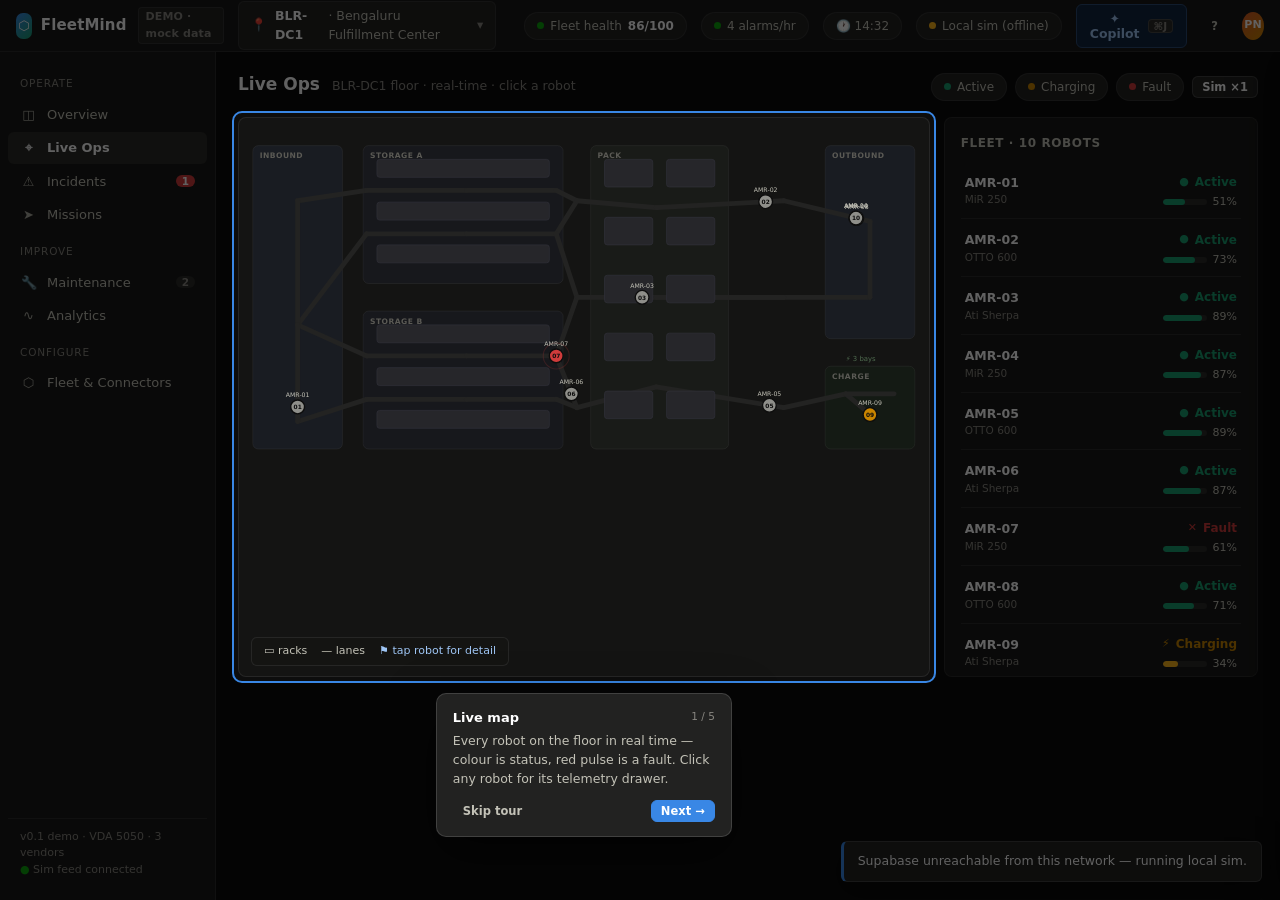
==== commit 9441d036: "v0.7: zero-to-value — migrate/doctor commands, installers, shift report, command palette, guided tou" ====
--- a/console/index.html
+++ b/console/index.html
@@ -206,6 +206,29 @@
 .toast{background:var(--surface2);border:1px solid var(--border2);border-left:3px solid var(--accent);border-radius:var(--r-sm);padding:10px 14px;font-size:12.5px;box-shadow:0 10px 30px rgba(0,0,0,.5);animation:tin .2s ease}
 @keyframes tin{from{transform:translateY(8px);opacity:0}}
 
+/* ============ Command palette ============ */
+#palette{position:fixed;inset:0;background:rgba(0,0,0,.45);z-index:150;display:none;align-items:flex-start;justify-content:center;padding-top:11vh}
+#palette.open{display:flex}
+.pal-box{width:540px;max-width:92vw;background:var(--surface2);border:1px solid var(--border2);border-radius:10px;box-shadow:0 24px 60px rgba(0,0,0,.6);overflow:hidden}
+.pal-box input{width:100%;background:var(--surface3);border:none;border-bottom:1px solid var(--border2);color:var(--ink);padding:13px 15px;font-size:14px;font-family:inherit;outline:none}
+#pal-list{max-height:330px;overflow-y:auto;padding:6px}
+.pal-it{display:flex;align-items:center;gap:10px;padding:8px 10px;border-radius:6px;font-size:12.8px;color:var(--ink2);cursor:pointer}
+.pal-it .ic{width:18px;text-align:center;font-style:normal;opacity:.8}
+.pal-it .hint{margin-left:auto;font-size:10.5px;color:var(--muted);text-transform:uppercase;letter-spacing:.05em}
+.pal-it.sel{background:var(--surface3);color:var(--ink)}
+.pal-empty{padding:14px;color:var(--muted);font-size:12.5px;text-align:center}
+.pal-foot{padding:7px 12px;border-top:1px solid var(--border);font-size:10.5px;color:var(--muted);display:flex;gap:12px}
+
+/* ============ First-run tour ============ */
+#tour-block{position:fixed;inset:0;z-index:300;display:none}
+#tour-hl{position:fixed;z-index:301;display:none;border:2px solid var(--accent);border-radius:10px;box-shadow:0 0 0 9999px rgba(0,0,0,.62);pointer-events:none;transition:left .25s ease,top .25s ease,width .25s ease,height .25s ease}
+#tour-card{position:fixed;z-index:302;display:none;width:296px;background:var(--surface2);border:1px solid var(--border2);border-radius:10px;padding:14px 16px;box-shadow:0 18px 50px rgba(0,0,0,.6);font-size:12.5px}
+#tour-card h4{font-size:13px;margin-bottom:5px;display:flex;align-items:center;gap:8px}
+#tour-card h4 .n{margin-left:auto;font-size:10.5px;color:var(--muted);font-weight:500}
+#tour-card p{color:var(--ink2);line-height:1.5}
+#tour-card .row{display:flex;gap:8px;margin-top:12px;align-items:center}
+#tour-card .row .sk{margin-right:auto}
+
 @media(max-width:1100px){.g4{grid-template-columns:1fr 1fr}.g31,.g13,.g2{grid-template-columns:1fr}}
 </style>
 </head>
@@ -219,7 +242,8 @@
   <div class="chip" title="ISA-18.2 alarm budget: ≤12/hr per operator"><span id="alarm-dot" class="dot" style="background:var(--good)"></span><span id="h-alarmrate">— alarms/hr</span></div>
   <div class="chip" id="h-clock">14:32</div>
   <div class="chip" id="chip-cloud" title="Supabase sync status"><span class="dot" id="cloud-dot" style="background:var(--muted)"></span><span id="cloud-lbl">connecting…</span></div>
-  <button class="copilot-btn" onclick="Copilot.toggle()">✦ Copilot <span class="kbd">⌘K</span></button>
+  <button class="copilot-btn" id="btn-copilot" onclick="Copilot.toggle()">✦ Copilot <span class="kbd">⌘J</span></button>
+  <button class="btn ghost sm" id="btn-tour" title="Replay the first-run tour" onclick="Tour.start()">?</button>
   <div class="avatar">PN</div>
 </header>
 <nav id="nav">
@@ -506,7 +530,8 @@
   ];
   $('#v-overview').innerHTML=`
   <div class="vhead"><h1>Overview</h1><span class="sub">Shift 2 · 06:00–15:00 · ${clock()}</span>
-    <div class="right"><button class="btn sm ghost" onclick="Copilot.ask('Draft the shift handover report')">✦ Draft shift report</button></div></div>
+    <div class="right"><button class="btn sm" id="btn-shift-report" onclick="ShiftReport.open()">⎙ Shift report</button>
+      <button class="btn sm ghost" onclick="Copilot.ask('Draft the shift handover report')">✦ Draft shift report</button></div></div>
   <div class="grid g4">
     <div class="card stat"><div class="val" id="ov-health">${s.health}<small>/100</small></div><div class="lbl">Fleet health</div><div class="delta ${s.health>85?'up':'down'}">${s.health>85?'▲ Normal band':'▼ Degraded — 1 fault open'}</div></div>
     <div class="card stat"><div class="val">${s.on}<small>/10 online</small></div><div class="lbl">Robots</div><div class="delta flat">${robots.filter(r=>r.status==='active').length} active · ${robots.filter(r=>r.status==='charging').length} charging · ${s.faults} fault</div></div>
@@ -1159,6 +1184,308 @@
   }
 };
 
+/* ================= Shift report export (printable window + Markdown) ================= */
+const ShiftReport={
+  esc(s){return String(s==null?'':s).replace(/&/g,'&amp;').replace(/</g,'&lt;').replace(/>/g,'&gt;');},
+  /** Snapshot of everything the report needs, taken from live state. */
+  data(){
+    const s=fleetStats(), now=new Date();
+    const useFnd=Array.isArray(store.findings)&&store.findings.length>0;
+    return {
+      s, site:'BLR-DC1 · Bengaluru Fulfillment Center', simClock:clock(),
+      when:now.toLocaleString('en-IN',{dateStyle:'medium',timeStyle:'short'}),
+      throughput:store.throughput, sla:store.sla, alarmHr:store.alarmHr,
+      unack:store.alerts.filter(a=>!a.ack),
+      incidents:store.incidents,
+      maintLive:useFnd,
+      maint:useFnd
+        ? store.findings.map(f=>({rob:f.robot_id||f.rob||'—',comp:f.component||f.comp||'component',
+            pred:(f.finding||f.prediction||f.pred||f.msg||'anomaly detected')+(f.rul_days!=null?' — RUL ≈ '+f.rul_days+' days':''),
+            conf:f.confidence!=null?+f.confidence:(f.conf!=null?+f.conf:null),action:f.action||''}))
+        : store.tickets.map(t=>({rob:t.rob,comp:t.comp,pred:t.pred,conf:t.conf,action:t.action})),
+      missions:store.missions
+    };
+  },
+  sevTxt:s=>({crit:'CRITICAL',serious:'SERIOUS',warn:'WARNING',info:'INFO'}[s]||String(s||'').toUpperCase()),
+  /** Light, print-first HTML document for the report window. */
+  html(d){
+    const e=this.esc, kpi=(v,l,sub)=>`<div class="kpi"><div class="v">${v}</div><div class="l">${e(l)}</div>${sub?`<div class="s">${e(sub)}</div>`:''}</div>`;
+    return `<!DOCTYPE html><html lang="en"><head><meta charset="utf-8"><title>Shift report — BLR-DC1 · ${e(d.simClock)}</title><style>
+      body{font-family:system-ui,-apple-system,"Segoe UI",sans-serif;color:#1d1d1b;background:#fff;margin:0;font-size:13px;line-height:1.55}
+      .page{max-width:840px;margin:0 auto;padding:34px 42px}
+      h1{font-size:21px;margin:0 0 2px}
+      h2{font-size:14px;margin:26px 0 8px;padding-bottom:4px;border-bottom:2px solid #1d1d1b;text-transform:uppercase;letter-spacing:.05em}
+      .meta{color:#666;font-size:12px;margin-bottom:4px}
+      .health{display:inline-block;margin-top:8px;padding:3px 12px;border-radius:14px;font-weight:700;font-size:12px;background:${d.s.health>=85?'#e2f3e2;color:#116611':d.s.health>=70?'#fbf1d6;color:#8a6400':'#f9e0e0;color:#a11e1e'}}
+      .kpis{display:flex;gap:12px;flex-wrap:wrap;margin-top:14px}
+      .kpi{flex:1;min-width:120px;border:1px solid #ddd;border-radius:8px;padding:10px 12px}
+      .kpi .v{font-size:20px;font-weight:700}
+      .kpi .l{font-size:11px;color:#666;text-transform:uppercase;letter-spacing:.04em;margin-top:1px}
+      .kpi .s{font-size:11px;color:#888;margin-top:2px}
+      table{width:100%;border-collapse:collapse;font-size:12px}
+      th{text-align:left;padding:6px 8px;border-bottom:2px solid #1d1d1b;font-size:10.5px;text-transform:uppercase;letter-spacing:.05em;color:#444}
+      td{padding:7px 8px;border-bottom:1px solid #e4e4e4;vertical-align:top}
+      .sev{font-weight:700;font-size:10.5px;white-space:nowrap}
+      .sev.crit{color:#a11e1e}.sev.serious{color:#b05010}.sev.warn{color:#8a6400}.sev.info{color:#666}
+      .rca{color:#555;font-size:11.5px;margin-top:3px}
+      .empty{color:#888;font-style:italic}
+      footer{margin-top:34px;padding-top:10px;border-top:1px solid #ccc;color:#888;font-size:11px;display:flex;justify-content:space-between}
+      .toolbar{position:sticky;top:0;background:#f4f4f2;border-bottom:1px solid #ddd;padding:10px 42px;display:flex;gap:10px;align-items:center}
+      .toolbar button{font-family:inherit;font-size:12.5px;font-weight:600;padding:7px 14px;border-radius:6px;border:1px solid #bbb;background:#fff;cursor:pointer}
+      .toolbar button.primary{background:#2266bb;border-color:#2266bb;color:#fff}
+      .toolbar .hint{color:#888;font-size:11.5px;margin-left:auto}
+      @media print{.toolbar,.no-print{display:none!important}.page{padding:0;max-width:none}body{font-size:12px}h2{break-after:avoid}tr{break-inside:avoid}}
+    </style></head><body>
+    <div class="toolbar no-print">
+      <button class="primary" id="sr-print">⎙ Print / Save as PDF</button>
+      <button id="sr-copy">Copy as Markdown</button>
+      <span class="hint">compiled from live console state at ${e(d.when)}</span>
+    </div>
+    <div class="page">
+      <h1>Shift report — ${e(d.site)}</h1>
+      <div class="meta">Shift 2 · 06:00–15:00 · sim clock ${e(d.simClock)} · generated ${e(d.when)}</div>
+      <span class="health">Fleet health ${d.s.health}/100 · ${d.s.health>=85?'NORMAL':d.s.health>=70?'DEGRADED':'CRITICAL'}</span>
+      <h2>KPI summary</h2>
+      <div class="kpis">
+        ${kpi(d.s.health+'/100','Fleet health',d.s.faults+' fault'+(d.s.faults===1?'':'s')+' open')}
+        ${kpi(d.s.on+'/'+robots.length,'Robots online','utilization '+d.s.util+'%')}
+        ${kpi(d.throughput+' t/hr','Throughput','target 131')}
+        ${kpi(d.s.tasks,'Tasks this shift','SLA '+d.sla+'%')}
+        ${kpi(d.unack.length,'Unacked alerts',d.alarmHr+'/hr · budget ≤12')}
+        ${kpi(d.s.avgB.toFixed(0)+'%','Avg battery','')}
+      </div>
+      <h2>Incidents</h2>
+      ${d.incidents.length?`<table><thead><tr><th>ID</th><th>Sev</th><th>State</th><th>Incident</th></tr></thead><tbody>
+        ${d.incidents.map(i=>`<tr><td>${e(i.id)}</td><td><span class="sev ${e(i.sev)}">${this.sevTxt(i.sev)}</span></td><td>${e(i.state)}</td>
+          <td><b>${e(i.title)}</b><div class="rca"><b>Impact:</b> ${e(i.impact)}</div>${i.rca?`<div class="rca"><b>RCA:</b> ${e(i.rca)}</div>`:''}</td></tr>`).join('')}
+      </tbody></table>`:'<p class="empty">No incidents recorded.</p>'}
+      <h2>Unacknowledged alerts</h2>
+      ${d.unack.length?`<table><thead><tr><th>Time</th><th>Sev</th><th>Source</th><th>Message</th></tr></thead><tbody>
+        ${d.unack.map(a=>`<tr><td>${e(clock2(a.t))}</td><td><span class="sev ${e(a.sev)}">${this.sevTxt(a.sev)}</span></td><td>${e(a.src)}</td><td>${e(a.msg)}</td></tr>`).join('')}
+      </tbody></table>`:'<p class="empty">All alerts acknowledged — clean handover.</p>'}
+      <h2>Maintenance findings ${d.maintLive?'(live)':'(predicted)'}</h2>
+      ${d.maint.length?`<table><thead><tr><th>Robot</th><th>Component</th><th>Finding</th><th>Action</th></tr></thead><tbody>
+        ${d.maint.map(m=>`<tr><td>${e(m.rob)}</td><td>${e(m.comp)}</td><td>${e(m.pred)}${m.conf!=null?' ('+Math.round(m.conf*100)+'% conf)':''}</td><td>${e(m.action)}</td></tr>`).join('')}
+      </tbody></table>`:'<p class="empty">No open maintenance findings.</p>'}
+      <h2>Mission summary</h2>
+      ${d.missions.length?`<table><thead><tr><th>Mission</th><th>Robots</th><th>State</th><th>Progress</th><th>ETA</th></tr></thead><tbody>
+        ${d.missions.map(m=>`<tr><td><b>${e(m.name)}</b> · ${e(m.id)}</td><td>${e((m.robots||[]).join(', ')||'—')}</td><td>${e(m.state)}</td><td>${m.prog}%</td><td>${e(m.eta)}</td></tr>`).join('')}
+      </tbody></table>`:'<p class="empty">No missions on the board.</p>'}
+      <footer><span>Generated by YantraFleet</span><span>${e(d.site)} · ${e(d.when)}</span></footer>
+    </div></body></html>`;
+  },
+  /** The same report as clipboard-friendly Markdown. */
+  markdown(d){
+    const L=[];
+    L.push('# Shift report — '+d.site);
+    L.push('Shift 2 · 06:00–15:00 · sim clock '+d.simClock+' · generated '+d.when);
+    L.push('');
+    L.push('## KPI summary');
+    L.push('- Fleet health: **'+d.s.health+'/100** ('+d.s.faults+' fault'+(d.s.faults===1?'':'s')+' open)');
+    L.push('- Robots online: '+d.s.on+'/'+robots.length+' · utilization '+d.s.util+'%');
+    L.push('- Throughput: '+d.throughput+' tasks/hr (target 131) · SLA '+d.sla+'%');
+    L.push('- Tasks completed this shift: '+d.s.tasks);
+    L.push('- Unacked alerts: '+d.unack.length+' · alarm rate '+d.alarmHr+'/hr (budget ≤12)');
+    L.push('- Avg battery: '+d.s.avgB.toFixed(0)+'%');
+    L.push('');
+    L.push('## Incidents');
+    if(d.incidents.length)d.incidents.forEach(i=>{
+      L.push('- **'+i.id+'** ['+this.sevTxt(i.sev)+' · '+i.state+'] '+i.title);
+      L.push('  - Impact: '+i.impact);
+      if(i.rca)L.push('  - RCA: '+i.rca);
+    });else L.push('- none');
+    L.push('');
+    L.push('## Unacknowledged alerts');
+    if(d.unack.length)d.unack.forEach(a=>L.push('- '+clock2(a.t)+' ['+this.sevTxt(a.sev)+'] '+a.msg+' ('+a.src+')'));
+    else L.push('- none — clean handover');
+    L.push('');
+    L.push('## Maintenance findings'+(d.maintLive?' (live)':''));
+    if(d.maint.length)d.maint.forEach(m=>L.push('- '+m.rob+' · '+m.comp+': '+m.pred+(m.conf!=null?' ('+Math.round(m.conf*100)+'% conf)':'')+(m.action?' → '+m.action:'')));
+    else L.push('- none');
+    L.push('');
+    L.push('## Mission summary');
+    if(d.missions.length)d.missions.forEach(m=>L.push('- '+m.id+' '+m.name+' — '+m.state+' '+m.prog+'% (ETA '+m.eta+')'));
+    else L.push('- none');
+    L.push('');
+    L.push('_Generated by YantraFleet_');
+    return L.join('\n');
+  },
+  /** Open the report in a new window; wire Print + Copy from the opener. */
+  open(){
+    const d=this.data();
+    const w=window.open('','_blank');
+    if(!w){toast('⚠ Pop-up blocked — allow pop-ups for this page to open the shift report');return;}
+    w.document.write(this.html(d));
+    w.document.close();
+    const md=this.markdown(d);
+    const pb=w.document.getElementById('sr-print'); if(pb)pb.onclick=()=>w.print();
+    const cb=w.document.getElementById('sr-copy');
+    if(cb)cb.onclick=()=>{
+      const done=()=>{cb.textContent='Copied ✓';setTimeout(()=>{cb.textContent='Copy as Markdown';},1600);};
+      const fallback=()=>{ // execCommand path for contexts without the async clipboard
+        const ta=w.document.createElement('textarea');
+        ta.value=md; ta.style.position='fixed'; ta.style.opacity='0';
+        w.document.body.appendChild(ta); ta.focus(); ta.select();
+        try{ if(w.document.execCommand('copy'))done(); }catch(e){}
+        ta.remove();
+      };
+      if(w.navigator.clipboard&&w.navigator.clipboard.writeText)
+        w.navigator.clipboard.writeText(md).then(done,fallback);
+      else fallback();
+    };
+  }
+};
+
+/* ================= Command palette (Ctrl/Cmd+K) ================= */
+function ackAllInfo(){
+  const list=store.alerts.filter(a=>a.sev==='info'&&!a.ack);
+  list.forEach(a=>{a.ack=true;if(typeof Sync!=='undefined')Sync.ackAlert(a.id);});
+  toast(list.length?list.length+' info alert'+(list.length===1?'':'s')+' acknowledged':'No unacked info alerts');
+  render(true);
+}
+/** Subsequence fuzzy match: -1 = no match, higher score = better. */
+function fuzzyScore(q,s){
+  q=q.toLowerCase(); s=s.toLowerCase();
+  if(!q)return 0;
+  let qi=0,score=0,last=-2;
+  for(let i=0;i<s.length&&qi<q.length;i++){
+    if(s[i]===q[qi]){score+=(i===last+1?3:1)+(i===0?4:0);last=i;qi++;}
+  }
+  return qi===q.length?score:-1;
+}
+const Palette={
+  open:false, sel:0, items:[],
+  toggle(){this.open?this.close():this.show();},
+  show(){
+    this.ensure(); this.open=true;
+    $('#palette').classList.add('open');
+    const i=$('#pal-in'); i.value=''; this.update(''); i.focus();
+  },
+  close(){this.open=false;const p=$('#palette');if(p)p.classList.remove('open');},
+  ensure(){
+    if($('#palette'))return;
+    const d=document.createElement('div'); d.id='palette';
+    d.innerHTML=`<div class="pal-box">
+      <input id="pal-in" placeholder="Search views, robots, actions — or ask Sarathi…" autocomplete="off" spellcheck="false">
+      <div id="pal-list"></div>
+      <div class="pal-foot"><span>↑↓ navigate</span><span>↵ run</span><span>esc close</span><span style="margin-left:auto">⌘K palette · ⌘J copilot</span></div>
+    </div>`;
+    document.body.appendChild(d);
+    d.addEventListener('mousedown',e=>{if(e.target===d)this.close();});
+    const inp=$('#pal-in');
+    inp.addEventListener('input',()=>this.update(inp.value));
+    inp.addEventListener('keydown',e=>{
+      if(e.key==='ArrowDown'){e.preventDefault();this.move(1);}
+      else if(e.key==='ArrowUp'){e.preventDefault();this.move(-1);}
+      else if(e.key==='Enter'){e.preventDefault();this.run(this.sel);}
+      else if(e.key==='Escape'){e.preventDefault();this.close();}
+    });
+  },
+  base(){
+    const it=[];
+    [['overview','Overview'],['liveops','Live Ops'],['incidents','Incidents'],['missions','Missions'],
+     ['maint','Maintenance'],['analytics','Analytics'],['fleet','Fleet & Connectors']]
+      .forEach(([v,l])=>it.push({ic:'◫',label:'Go to '+l,hint:'view',run:()=>go(v)}));
+    it.push({ic:'⎙',label:'Shift report',hint:'report',run:()=>ShiftReport.open()});
+    it.push({ic:'✓',label:'Ack all info alerts',hint:'action',run:()=>ackAllInfo()});
+    it.push({ic:'?',label:'Replay first-run tour',hint:'action',run:()=>Tour.start()});
+    robots.forEach(r=>it.push({ic:'⬡',label:r.id+' — '+r.vendor,hint:'robot',run:()=>openRobot(r.id)}));
+    return it;
+  },
+  update(q){
+    const query=(q||'').trim();
+    const list=this.base().map(it=>({it,sc:fuzzyScore(query,it.label)}))
+      .filter(x=>x.sc>=0).sort((a,b)=>b.sc-a.sc).map(x=>x.it);
+    if(query)list.push({ic:'✦',label:'Ask Sarathi: “'+query+'”',hint:'copilot',run:()=>Copilot.ask(query)});
+    this.items=list; this.sel=0; this.paint();
+  },
+  paint(){
+    const el=$('#pal-list'); if(!el)return;
+    el.innerHTML=this.items.map((it,i)=>
+      `<div class="pal-it${i===this.sel?' sel':''}" data-i="${i}"><i class="ic">${it.ic}</i>${Copilot.esc(it.label)}<span class="hint">${Copilot.esc(it.hint)}</span></div>`).join('')
+      ||'<div class="pal-empty">No matches</div>';
+    el.querySelectorAll('.pal-it').forEach(dv=>{
+      dv.addEventListener('click',()=>this.run(+dv.dataset.i));
+      dv.addEventListener('mousemove',()=>{if(this.sel!==+dv.dataset.i){this.sel=+dv.dataset.i;this.paint();}});
+    });
+  },
+  move(d){
+    if(!this.items.length)return;
+    this.sel=(this.sel+d+this.items.length)%this.items.length; this.paint();
+    const el=$('#pal-list .pal-it.sel'); if(el)el.scrollIntoView({block:'nearest'});
+  },
+  run(i){const it=this.items[i];if(!it)return;this.close();it.run();}
+};
+
+/* ================= First-run tour (5 steps, localStorage-gated) ================= */
+const Tour={
+  i:0, on:false, KEY:'yf_tour_done',
+  STEPS:[
+    {view:'liveops',sel:'.mapwrap',t:'Live map',
+     b:'Every robot on the floor in real time — colour is status, red pulse is a fault. Click any robot for its telemetry drawer.'},
+    {view:'overview',sel:'#ov-alerts',t:'Alerts & acknowledge',
+     b:'Live alerts stream here, rate-budgeted per ISA-18.2. Hover a row and hit <b>Ack</b> — acks sync to every connected tab.'},
+    {view:'overview',sel:'#ov-approvals',t:'Approvals gate',
+     b:'Robot commands (pause, charge, e-stop) are human-in-the-loop: they queue here as pending approvals when a live feed is connected, and are audit-logged.'},
+    {view:'incidents',sel:'#v-incidents .card',t:'Incident replay',
+     b:'Open an incident to scrub a time-synced replay of position + telemetry, with root-cause analysis and evidence links.'},
+    {view:null,sel:'#btn-copilot',t:'Fleet Copilot',
+     b:'Ask anything about the fleet — <b>⌘J</b> (Ctrl+J) toggles the copilot, <b>⌘K</b> (Ctrl+K) opens the command palette. Every answer cites evidence.'},
+  ],
+  seen(){try{return localStorage.getItem(this.KEY)==='1';}catch(e){return true;}},
+  markSeen(){try{localStorage.setItem(this.KEY,'1');}catch(e){}},
+  maybeStart(){if(!this.seen())setTimeout(()=>this.start(),600);},
+  start(i){this.i=i||0;this.on=true;this.ensure();this.show();},
+  ensure(){
+    if($('#tour-block'))return;
+    ['tour-block','tour-hl','tour-card'].forEach(id=>{
+      const d=document.createElement('div');d.id=id;document.body.appendChild(d);});
+  },
+  show(){
+    if(!this.on)return;
+    const s=this.STEPS[this.i];
+    if(s.view&&curView!==s.view)go(s.view);
+    ['tour-block','tour-hl','tour-card'].forEach(id=>$('#'+id).style.display='block');
+    setTimeout(()=>this.place(),60); // let the view render before measuring
+  },
+  place(){
+    if(!this.on)return;
+    const s=this.STEPS[this.i], hl=$('#tour-hl'), card=$('#tour-card');
+    const el=s.sel?document.querySelector(s.sel):null;
+    let r=el?el.getBoundingClientRect():null;
+    if(r&&(r.width<12||r.height<12))r=null;   // empty target (e.g. no pending approvals) → centred card
+    if(r){
+      hl.style.left=(r.left-6)+'px'; hl.style.top=(r.top-6)+'px';
+      hl.style.width=(r.width+12)+'px'; hl.style.height=(r.height+12)+'px';
+    }else{
+      hl.style.left=(innerWidth/2)+'px'; hl.style.top=(innerHeight/2)+'px';
+      hl.style.width='0px'; hl.style.height='0px';
+    }
+    const last=this.i===this.STEPS.length-1;
+    card.innerHTML=`<h4>${s.t}<span class="n">${this.i+1} / ${this.STEPS.length}</span></h4><p>${s.b}</p>
+      <div class="row"><button class="btn ghost sm sk" id="tour-skip" onclick="Tour.done(false)">Skip tour</button>
+      ${this.i?`<button class="btn sm" onclick="Tour.prev()">Back</button>`:''}
+      <button class="btn sm primary" id="tour-next" onclick="Tour.next()">${last?'Finish':'Next →'}</button></div>`;
+    // position the card near the highlight (below → above → centred)
+    const cw=296, ch=card.offsetHeight||150;
+    let x,y;
+    if(r){
+      x=Math.max(12,Math.min(innerWidth-cw-12,r.left+r.width/2-cw/2));
+      y=r.bottom+16;
+      if(y+ch>innerHeight-12)y=Math.max(12,r.top-ch-16);
+    }else{x=(innerWidth-cw)/2;y=innerHeight/2-ch/2;}
+    card.style.left=x+'px'; card.style.top=y+'px';
+  },
+  next(){if(this.i>=this.STEPS.length-1)return this.done(true);this.i++;this.show();},
+  prev(){if(this.i>0){this.i--;this.show();}},
+  done(finished){
+    this.on=false; this.markSeen();
+    ['tour-block','tour-hl','tour-card'].forEach(id=>{const e=$('#'+id);if(e)e.style.display='none';});
+    if(curView!=='overview')go('overview');
+    toast(finished?'Tour complete — replay it anytime with the ? button in the header':'Tour skipped — the ? button in the header replays it');
+  }
+};
+
 /* ================= Supabase sync (polling PostgREST, leader-elected sim) ================= */
 /* Backend is configurable via URL query params (defaults unchanged):
      ?supa=<PostgREST base url>  overrides SUPA_URL
@@ -1317,7 +1644,12 @@
   closeDrawer(); render(true);
 }
 $$('#nav button[data-v]').forEach(b=>b.addEventListener('click',()=>go(b.dataset.v)));
-document.addEventListener('keydown',e=>{if((e.metaKey||e.ctrlKey)&&e.key.toLowerCase()==='k'){e.preventDefault();Copilot.toggle();}});
+document.addEventListener('keydown',e=>{
+  const k=(e.key||'').toLowerCase();
+  if((e.metaKey||e.ctrlKey)&&k==='k'){e.preventDefault();Palette.toggle();}       // ⌘K → command palette
+  else if((e.metaKey||e.ctrlKey)&&k==='j'){e.preventDefault();Copilot.toggle();}  // ⌘J → copilot panel
+  else if(k==='escape'&&Palette.open)Palette.close();
+});
 
 let lastFull=0;
 function render(force){
@@ -1339,7 +1671,8 @@
 VIEWS.overview();rLiveOps();$('#v-liveops').classList.remove('on');$('#v-overview').classList.add('on');
 setInterval(()=>{ if(Sync.mode!=='follower')step(0.4); render(false); },400);
 Sync.init();
-setTimeout(()=>toast('👋 Tips: click AMR-07 (red, pulsing) on Live Ops · open INC-1042 replay · press ⌘K for Copilot'),1200);
+Tour.maybeStart();   // first visit only (localStorage-gated) — replay via the header ? button
+setTimeout(()=>toast('👋 Tips: click AMR-07 (red, pulsing) on Live Ops · open INC-1042 replay · ⌘K palette · ⌘J Copilot'),1200);
 </script>
 </body>
 </html>
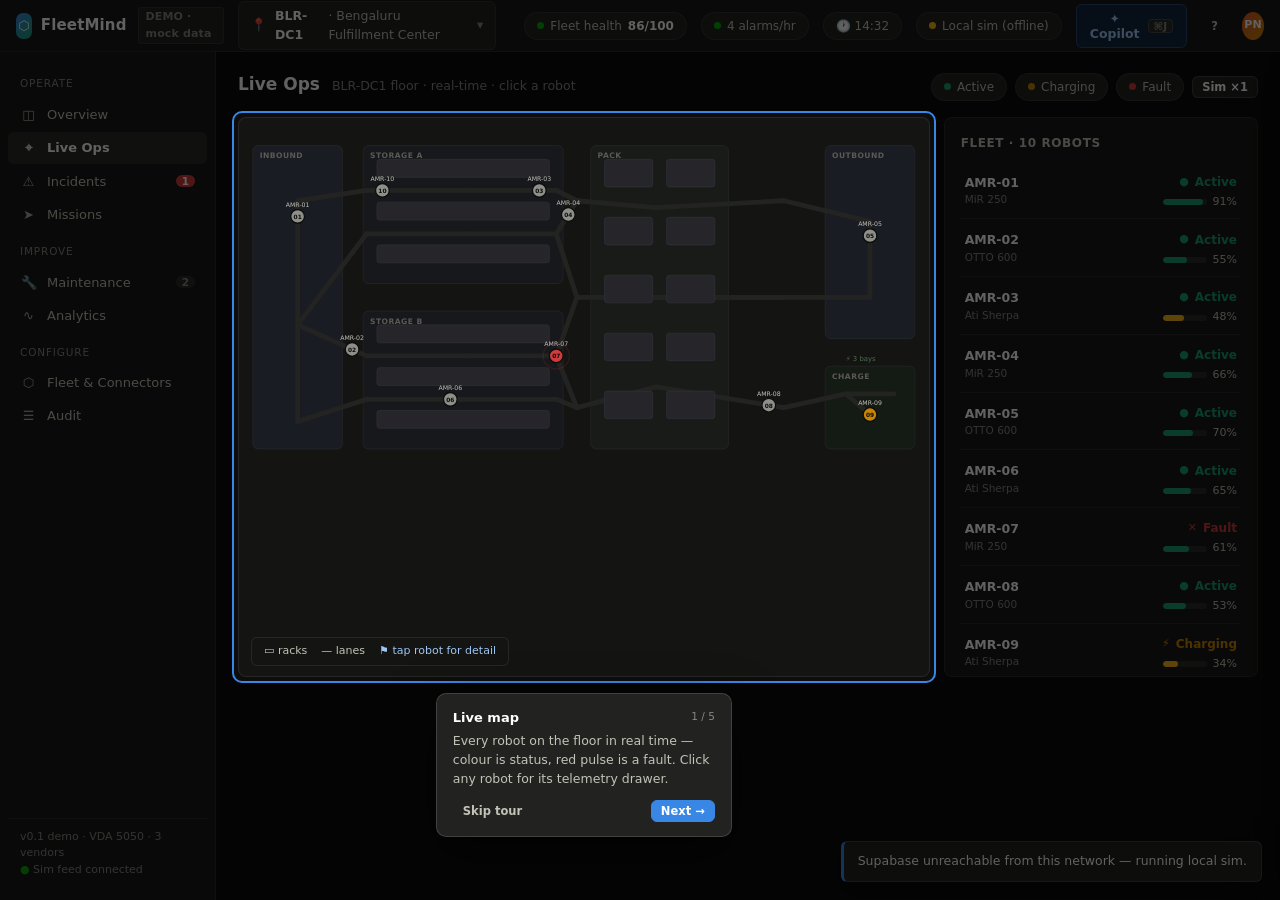
==== commit 1cc77b1d: "v0.9: AWS deploy kit, MQTT command loop, security hardening, audit/SLA views, docs site 426 tests gr" ====
--- a/console/index.html
+++ b/console/index.html
@@ -20,6 +20,9 @@
        module below. If the console is served from https, a plain-http
        localhost endpoint may be blocked as mixed content — serve the
        console over http (e.g. `python3 -m http.server`) for local dev.
+     - Auth: pass ?token=<bearer token> in the console URL to send an
+       `Authorization: Bearer <token>` header on the copilot /ask and
+       /health requests (omitted entirely when no token is given).
 
   2. Supabase sync (optional multi-tab live sync)
      - SUPA_URL / SUPA_KEY constants near the bottom of the script.
@@ -257,6 +260,7 @@
   <button data-v="analytics"><i class="ic">∿</i>Analytics</button>
   <div class="sec">Configure</div>
   <button data-v="fleet"><i class="ic">⬡</i>Fleet &amp; Connectors</button>
+  <button data-v="audit"><i class="ic">☰</i>Audit</button>
   <div class="nav-foot">v0.1 demo · VDA 5050 · 3 vendors<br><span style="color:#0ca30c">●</span> Sim feed connected</div>
 </nav>
 <main id="main">
@@ -267,6 +271,7 @@
   <div class="view" id="v-maint"></div>
   <div class="view" id="v-analytics"></div>
   <div class="view" id="v-fleet"></div>
+  <div class="view" id="v-audit"></div>
   <div class="drawer" id="drawer"></div>
   <div id="copilot"></div>
 </main>
@@ -351,6 +356,8 @@
 const store={
   thrHist:[], alHist:[], alerts:[], incidents:[], missions:[], tickets:[], commands:[],
   findings:null, findingsReq:false,   // v0.4: maintenance_findings rows (null = not fetched / unavailable → mock tickets)
+  audit:null, auditReq:false,         // v0.9: full commands history for the Audit view (null = not fetched)
+  availOk:0, availTot:0,              // v0.9: availability sampling for the Analytics SLA card
   throughput:132, sla:98.2, alarmHr:6, ackedIds:new Set()
 };
 // seed 60 min of throughput history (dip 14:00-15:00 = incident narrative — dip already recovering)
@@ -519,6 +526,13 @@
   const health=Math.round(100 - faults*9 - store.alerts.filter(a=>!a.ack&&a.sev!=='info').length*2.5 - (avgB<35?6:0));
   const tasks=robots.reduce((s,r)=>s+r.tasksDone,0);
   return {on,faults,avgB,health,tasks,util:Math.round(robots.filter(r=>r.status==='active').length/robots.length*100)};
+}
+/* v0.9 SLA card sampling: one status sample per robot per UI tick (~0.4 s).
+   In follower mode the tick reflects the latest synced pull, so the ratio
+   approximates availability over the pulls seen this session. */
+function sampleAvail(){
+  store.availOk+=robots.filter(r=>r.status!=='fault'&&r.status!=='estop').length;
+  store.availTot+=robots.length;
 }
 
 function rOverview(){
@@ -1013,6 +1027,11 @@
     if(!causeRows.length)causeRows=null;   // no incident durations recorded → keep demo chart
   }
   const tag=t=>`<span class="pill">${t}</span>`;
+  // v0.9 SLA card — all three figures computed from live session data
+  const availPct=store.availTot?store.availOk/store.availTot*100:null;
+  const slaResolved=store.incidents.filter(i=>String(i.state)==='Resolved'&&isFinite(+i.dur)&&+i.dur>0);
+  const mttr=slaResolved.length?slaResolved.reduce((sum,i)=>sum+ +i.dur,0)/slaResolved.length:null;
+  const openInc=store.incidents.filter(i=>i.state==='Open').length;
   $('#v-analytics').innerHTML=`
   <div class="vhead"><h1>Analytics</h1><span class="sub">shift 2 · ${clock()} · ${live?'live-computed tiles marked "computed", rest are demo':'all demo data (local sim)'}</span>
     <div class="right"><button class="btn sm" onclick="toast('PDF export queued (mock)')">Export PDF</button></div></div>
@@ -1022,6 +1041,18 @@
     <div class="card stat"><div class="val">${store.sla}<small>%</small></div><div class="lbl">Task SLA (≤6 min) ${tag('demo')}</div><div class="delta down">▼ 0.9pp — INC-1042</div></div>
     <div class="card stat"><div class="val">₹8.4<small>/task</small></div><div class="lbl">Cost per task ${tag('demo')}</div><div class="delta up">▲ improving (₹9.1 last wk)</div></div>
   </div>
+  <div class="card" style="margin-top:14px" id="an-sla"><h3>SLA &amp; reliability — this session <span class="right">all three computed live · nothing illustrative</span></h3>
+    <div class="grid" style="grid-template-columns:repeat(3,1fr)">
+      <div class="stat"><div class="val" id="sla-avail" title="Approximation: share of robot status samples this session (one per robot per UI tick / sync pull) where the robot was not in fault or e-stop. Session-scoped sampling, not wall-clock uptime.">${availPct!=null?availPct.toFixed(1):'—'}<small>%</small></div>
+        <div class="lbl">Fleet availability ${tag('computed')}</div>
+        <div class="delta flat">${fmt(store.availTot)} robot-samples this session</div></div>
+      <div class="stat"><div class="val" id="sla-mttr">${mttr!=null?mttr.toFixed(0):'—'}<small>${mttr!=null?' min':''}</small></div>
+        <div class="lbl">MTTR — mean time to resolve ${tag('computed')}</div>
+        <div class="delta flat">${slaResolved.length?'avg of '+slaResolved.length+' resolved incident'+(slaResolved.length===1?'':'s'):'no resolved incidents with a duration yet'}</div></div>
+      <div class="stat"><div class="val" id="sla-open">${openInc}</div>
+        <div class="lbl">Open incidents ${tag('computed')}</div>
+        <div class="delta ${openInc?'down':'up'}">${openInc?'▼ needs attention':'▲ all clear'}</div></div>
+    </div></div>
   <div class="grid g2" style="margin-top:14px">
     <div class="card"><h3>Tasks by robot — this shift <span class="right">${live?'computed from live robots':'demo'}</span></h3><div id="an-rob"></div></div>
     <div class="card"><h3>Time lost by cause — this week <span class="right">minutes · ${causeRows?'computed from incidents':'demo'}</span></h3><div id="an-cause"></div>
@@ -1064,10 +1095,54 @@
     </tbody></table></div>`;
 }
 
+/* ---------------- Audit (v0.9: command history + acknowledged alerts) ---------------- */
+let auditFilter='all';
+const AUDIT_FILTERS=['all','pending','approved','executed','failed','rejected'];
+const cmdStBadge=s=>{
+  const m={pending:['◷','var(--warn)'],approved:['✓','var(--s1)'],executed:['✔','var(--s3)'],failed:['✕','var(--crit)'],rejected:['⊘','var(--muted)']};
+  const[ic,c]=m[s]||['○','var(--muted)'];
+  return `<span class="st" style="color:${c}"><i class="ic">${ic}</i>${Copilot.esc(s||'—')}</span>`;
+};
+function setAuditFilter(f){auditFilter=f;if(curView==='audit')rAudit();}
+function rAudit(){
+  const live=liveNow(), e=s=>Copilot.esc(s);
+  // first open while live → pull the full history once; the sync cycle refreshes it afterwards
+  if(live&&!store.auditReq){store.auditReq=true;Sync.pullAudit().then(()=>{if(curView==='audit')rAudit();}).catch(()=>{});}
+  const all=Array.isArray(store.audit)?store.audit:(store.commands||[]);
+  const rows=auditFilter==='all'?all:all.filter(c=>c.status===auditFilter);
+  const tstr=v=>v?e(String(v).slice(11,19)||v):'—';
+  const acked=store.alerts.filter(a=>a.ack).slice(0,10);
+  $('#v-audit').innerHTML=`
+  <div class="vhead"><h1>Audit</h1><span class="sub">${live?'command trail · live from the commands table':'command trail · no live backend connected (the local sim keeps no audit history)'}</span></div>
+  <div class="card"><h3>Command history <span class="right">${all.length} command${all.length===1?'':'s'} · every request, decision and execution</span></h3>
+    <div style="display:flex;gap:6px;margin-bottom:10px;flex-wrap:wrap" id="audit-chips">
+      ${AUDIT_FILTERS.map(f=>`<button class="btn sm ${auditFilter===f?'primary':''}" data-f="${f}" onclick="setAuditFilter('${f}')">${f==='all'?'All':f}</button>`).join('')}
+    </div>
+    ${rows.length?`<div style="overflow-x:auto"><table class="t"><thead><tr><th>Created</th><th>Cmd</th><th>Robot</th><th>Requested by</th><th>Decided by</th><th>Status</th><th>Note</th><th>Executed at</th></tr></thead><tbody>
+      ${rows.map(c=>`<tr>
+        <td>${tstr(c.created_at)}</td>
+        <td><b>${e(String(c.cmd||'—').toUpperCase())}</b></td>
+        <td><b>${e(c.robot_id||'—')}</b></td>
+        <td>${e(c.requested_by||'—')}</td>
+        <td>${e(c.decided_by||'—')}</td>
+        <td>${cmdStBadge(c.status)}</td>
+        <td style="color:var(--muted)">${e(c.note||'—')}</td>
+        <td>${tstr(c.executed_at)}</td></tr>`).join('')}
+    </tbody></table></div>`
+    :`<div class="empty">${all.length?'No '+e(auditFilter)+' commands recorded — try another filter':'No commands recorded yet — robot commands (pause / charge / e-stop) land here once requested'}</div>`}
+  </div>
+  <div class="card" style="margin-top:14px"><h3>Recently acknowledged alerts <span class="right">${acked.length?'latest '+acked.length:'—'}</span></h3>
+    ${acked.length?acked.map(a=>`<div class="al acked"><span class="tt">${e(clock2(a.t))}</span>
+      <div class="bd"><div style="display:flex;gap:8px;align-items:center;flex-wrap:wrap">${sevBadge(a.sev)||''}<span class="pill">${e(a.src)}</span></div>
+      <div class="m" style="margin-top:3px">${e(a.msg)}</div></div></div>`).join('')
+    :'<div class="empty">No acknowledged alerts yet — Ack an alert on Overview and it lands here</div>'}
+  </div>`;
+}
+
 /* ================= Copilot ================= */
 const Copilot={
   open:false, msgs:[],
-  toggle(){this.open=!this.open;$('#copilot').classList.toggle('open',this.open);if(this.open)this.render();},
+  toggle(){this.open=!this.open;$('#copilot').classList.toggle('open',this.open);if(this.open){this.render();this.health();}},
   render(){
     const c=$('#copilot');
     c.innerHTML=`
@@ -1092,14 +1167,35 @@
      Tries the sarathi service first; on ANY failure falls back to the
      local rule-based answer(q) engine below (unchanged). */
   SARATHI_URL:'http://localhost:8001/ask',
+  SARATHI_HEALTH_URL:'http://localhost:8001/health',
   SARATHI_TIMEOUT_MS:4000,
+  /* ?token=<bearer> in the console URL → Authorization header on /ask + /health.
+     No token → the header is omitted entirely (requests unchanged from before). */
+  SARATHI_TOKEN:new URLSearchParams(location.search).get('token')||null,
+  hdr(extra){
+    const h=Object.assign({},extra||{});
+    if(this.SARATHI_TOKEN)h['Authorization']='Bearer '+this.SARATHI_TOKEN;
+    return h;
+  },
+  /** Best-effort reachability probe on panel open — updates the subtitle only,
+      never gates ask() (the local fallback engine handles failures anyway). */
+  async health(){
+    const sub=()=>$('#copilot .cp-head .s');
+    try{
+      const c=new AbortController(); const t=setTimeout(()=>c.abort(),2500);
+      let ok=false;
+      try{const r=await fetch(this.SARATHI_HEALTH_URL,{signal:c.signal,headers:this.hdr()});ok=r.ok;}
+      finally{clearTimeout(t);}
+      const el=sub(); if(el)el.textContent=ok?'live agent connected · every answer cites evidence':'live agent unhealthy · local engine will answer';
+    }catch(e){const el=sub(); if(el)el.textContent='live agent offline · local engine will answer';}
+  },
   esc(s){return String(s).replace(/&/g,'&amp;').replace(/</g,'&lt;').replace(/>/g,'&gt;').replace(/"/g,'&quot;');},
   /** POST {question} to sarathi with a hard timeout; resolves {answer,evidence,tier} or throws. */
   async askRemote(q){
     const c=new AbortController(); const t=setTimeout(()=>c.abort(),this.SARATHI_TIMEOUT_MS);
     try{
       const r=await fetch(this.SARATHI_URL,{method:'POST',signal:c.signal,
-        headers:{'Content-Type':'application/json'},body:JSON.stringify({question:q})});
+        headers:this.hdr({'Content-Type':'application/json'}),body:JSON.stringify({question:q})});
       if(!r.ok)throw new Error('HTTP '+r.status);
       const d=await r.json();
       if(!d||typeof d.answer!=='string')throw new Error('bad payload: missing answer');
@@ -1384,7 +1480,7 @@
   base(){
     const it=[];
     [['overview','Overview'],['liveops','Live Ops'],['incidents','Incidents'],['missions','Missions'],
-     ['maint','Maintenance'],['analytics','Analytics'],['fleet','Fleet & Connectors']]
+     ['maint','Maintenance'],['analytics','Analytics'],['fleet','Fleet & Connectors'],['audit','Audit']]
       .forEach(([v,l])=>it.push({ic:'◫',label:'Go to '+l,hint:'view',run:()=>go(v)}));
     it.push({ic:'⎙',label:'Shift report',hint:'report',run:()=>ShiftReport.open()});
     it.push({ic:'✓',label:'Ack all info alerts',hint:'action',run:()=>ackAllInfo()});
@@ -1553,7 +1649,15 @@
       // re-render missions only when visible and the operator isn't typing in the intent box
       if(curView==='missions'&&!(document.activeElement&&document.activeElement.tagName==='INPUT'))rMissions();
       if(curView==='maint')await this.pullFindings();  // render loop repaints maint every ~3s
+      if(curView==='audit')await this.pullAudit();     // ditto for the audit trail
     }
+  },
+  /* ---- v0.9 audit trail: full command history, all statuses ---- */
+  async pullAudit(){
+    try{
+      const rows=await this.q('commands?select=*&order=created_at.desc&limit=50');
+      store.audit=rows||[];
+    }catch(e){/* commands table may not exist — keep store.audit as-is (null → graceful empty state) */}
   },
   /* ---- v0.4 missions sync ---- */
   async pullMissions(){
@@ -1634,7 +1738,7 @@
 };
 
 /* ================= Router + main loop ================= */
-const VIEWS={overview:rOverview,liveops:rLiveOps,incidents:rIncidents,missions:rMissions,maint:rMaint,analytics:rAnalytics,fleet:rFleet};
+const VIEWS={overview:rOverview,liveops:rLiveOps,incidents:rIncidents,missions:rMissions,maint:rMaint,analytics:rAnalytics,fleet:rFleet,audit:rAudit};
 let curView='overview';
 function go(v){
   curView=v;
@@ -1666,10 +1770,11 @@
   // live-ops map updates every frame; full view re-render throttled
   if(curView==='liveops'){updateMap();if(force||now-lastFull>2000){renderFleetList();lastFull=now;}}
   else if(force){VIEWS[curView]();lastFull=now;}
-  else if(now-lastFull>3000&&['overview','analytics','maint'].includes(curView)){VIEWS[curView]();lastFull=now;} // never auto-rerender incidents (would reset replay scrub)
+  else if(now-lastFull>3000&&['overview','analytics','maint','audit'].includes(curView)){VIEWS[curView]();lastFull=now;} // never auto-rerender incidents (would reset replay scrub)
 }
 VIEWS.overview();rLiveOps();$('#v-liveops').classList.remove('on');$('#v-overview').classList.add('on');
-setInterval(()=>{ if(Sync.mode!=='follower')step(0.4); render(false); },400);
+sampleAvail();   // seed one availability sample so the SLA card never starts empty
+setInterval(()=>{ if(Sync.mode!=='follower')step(0.4); sampleAvail(); render(false); },400);
 Sync.init();
 Tour.maybeStart();   // first visit only (localStorage-gated) — replay via the header ? button
 setTimeout(()=>toast('👋 Tips: click AMR-07 (red, pulsing) on Live Ops · open INC-1042 replay · ⌘K palette · ⌘J Copilot'),1200);
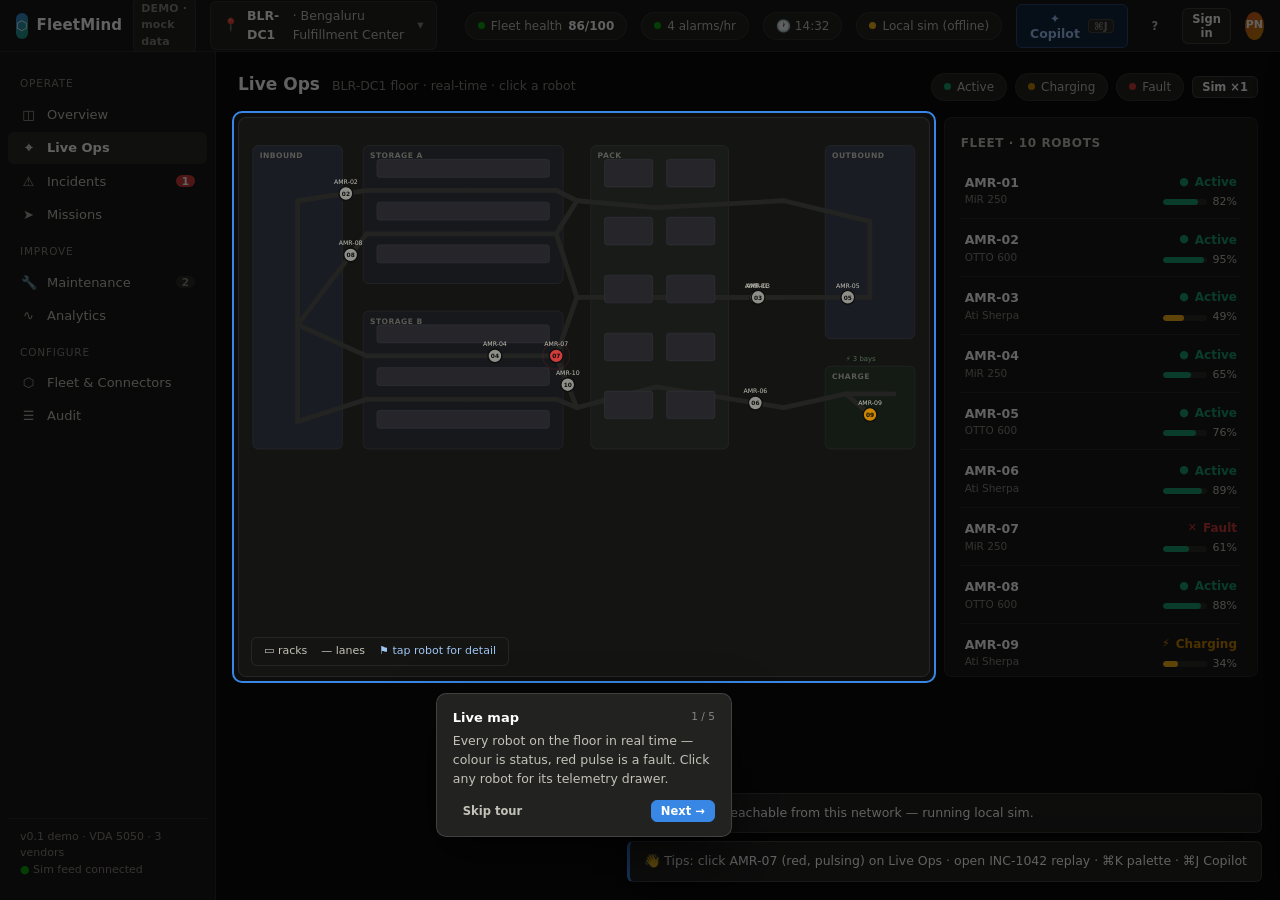
==== commit e346d2e8: "v0.11: Supabase Auth login, enforced RBAC, audit-security command, compliance mappings 498 tests gre" ====
--- a/console/index.html
+++ b/console/index.html
@@ -27,6 +27,21 @@
   2. Supabase sync (optional multi-tab live sync)
      - SUPA_URL / SUPA_KEY constants near the bottom of the script.
      - If unreachable, the console runs its local simulation.
+
+  3. Sign-in (Supabase Auth — optional, RBAC backends per 0007_rbac.sql)
+     - The header "Sign in" button (or an automatic prompt after the first
+       401 from the data backend) opens an email/password modal that POSTs
+       {SUPA_URL}/auth/v1/token?grant_type=password (apikey = anon key).
+     - After sign-in every PostgREST request carries
+       Authorization: Bearer <access_token> (apikey stays the anon key);
+       on a 401 one refresh (grant_type=refresh_token) is attempted, then
+       the request is retried once.
+     - Role for UI gating comes from the user's own user_roles row
+       (rbac_user_roles_self_read policy), falling back to a yf_role JWT
+       claim, then to 'operator' with a WARN toast. The backend RLS is
+       always the real enforcement — the UI only hides what would fail.
+     - Session persists in localStorage (key yf_auth_v1); Sign out clears
+       it. Without an auth-gated backend everything behaves as before.
 
   No build step. Open index.html directly or serve statically.
   ================================================================ -->
@@ -222,6 +237,22 @@
 .pal-empty{padding:14px;color:var(--muted);font-size:12.5px;text-align:center}
 .pal-foot{padding:7px 12px;border-top:1px solid var(--border);font-size:10.5px;color:var(--muted);display:flex;gap:12px}
 
+/* ============ Sign-in modal (YFAuth) ============ */
+#signin{position:fixed;inset:0;background:rgba(0,0,0,.55);z-index:200;display:none;align-items:center;justify-content:center}
+#signin.open{display:flex}
+.si-box{width:340px;max-width:92vw;background:var(--surface2);border:1px solid var(--border2);border-radius:10px;box-shadow:0 24px 60px rgba(0,0,0,.6);padding:20px 24px 18px}
+.si-box h2{font-size:16px;margin-bottom:2px;display:flex;align-items:center;gap:8px}
+.si-box .si-sub{font-size:11.5px;color:var(--muted);margin-bottom:12px}
+.si-box label{display:block;font-size:11px;color:var(--ink2);text-transform:uppercase;letter-spacing:.05em;margin:10px 0 4px}
+.si-box input{width:100%;background:var(--surface3);border:1px solid var(--border2);border-radius:var(--r-sm);color:var(--ink);padding:9px 11px;font-size:13px;font-family:inherit;outline:none}
+.si-box input:focus{border-color:#2a4a75}
+#si-err{color:#e66767;font-size:12px;min-height:16px;margin-top:10px}
+#si-submit{width:100%;margin-top:4px;padding:9px}
+.si-foot{display:flex;justify-content:space-between;align-items:center;gap:10px;margin-top:12px;font-size:11.5px}
+.si-foot a{color:var(--muted);cursor:pointer;text-decoration:underline}
+.si-foot a:hover{color:var(--ink2)}
+.role-badge{font-size:10.5px;font-weight:700;text-transform:uppercase;letter-spacing:.05em;border-radius:4px;padding:1px 7px;background:#12253f;border:1px solid #2a4a75;color:#9ec5f4}
+
 /* ============ First-run tour ============ */
 #tour-block{position:fixed;inset:0;z-index:300;display:none}
 #tour-hl{position:fixed;z-index:301;display:none;border:2px solid var(--accent);border-radius:10px;box-shadow:0 0 0 9999px rgba(0,0,0,.62);pointer-events:none;transition:left .25s ease,top .25s ease,width .25s ease,height .25s ease}
@@ -247,6 +278,7 @@
   <div class="chip" id="chip-cloud" title="Supabase sync status"><span class="dot" id="cloud-dot" style="background:var(--muted)"></span><span id="cloud-lbl">connecting…</span></div>
   <button class="copilot-btn" id="btn-copilot" onclick="Copilot.toggle()">✦ Copilot <span class="kbd">⌘J</span></button>
   <button class="btn ghost sm" id="btn-tour" title="Replay the first-run tour" onclick="Tour.start()">?</button>
+  <span id="auth-box" style="display:flex;align-items:center;gap:8px"></span>
   <div class="avatar">PN</div>
 </header>
 <nav id="nav">
@@ -594,6 +626,9 @@
   const cmds=store.commands||[];
   if(!cmds.length){el.innerHTML='';return;}
   const CMD_IC={pause:'❚❚',resume:'▶',charge:'⚡',estop:'■'};
+  // v0.11 RBAC-aware: signed-in users only get Approve/Reject with a
+  // manager|admin role; the anonymous demo keeps the legacy buttons.
+  const canDecide=typeof YFAuth==='undefined'||!YFAuth.authed()||YFAuth.canDecide();
   el.innerHTML=`<div class="card" style="margin-top:14px;border-color:#4a3d18">
     <h3>Pending approvals <span class="right">human-in-the-loop command gate · executed by the live feed</span></h3>
     ${cmds.map(c=>`<div class="al ${c.status==='pending'?'unack':''}">
@@ -603,8 +638,9 @@
         <b>${c.robot_id}</b><span class="pill">${c.requested_by||'console'}</span>
         <span class="pill">${c.status}</span></div>
         ${c.note?`<div class="m" style="margin-top:3px;color:var(--muted)">${c.note}</div>`:''}</div>
-      ${c.status==='pending'?`<button class="btn sm primary ack" onclick="Sync.decideCommand('${c.id}','approved')">Approve</button>
-      <button class="btn sm danger ack" onclick="Sync.decideCommand('${c.id}','rejected')">Reject</button>`:''}
+      ${c.status==='pending'?(canDecide?`<button class="btn sm primary ack" onclick="Sync.decideCommand('${c.id}','approved')">Approve</button>
+      <button class="btn sm danger ack" onclick="Sync.decideCommand('${c.id}','rejected')">Reject</button>`
+      :`<span class="pill" title="Approving or rejecting requires the manager or admin role (enforced by the decide_command RPC)">manager+ approval</span>`):''}
     </div>`).join('')}
     <div style="font-size:10.5px;color:var(--muted);margin-top:8px">Approved commands are executed by the simulator/robot adapter and marked executed/failed with a reason — full audit trail in the commands table.</div>
   </div>`;
@@ -692,11 +728,14 @@
       <div class="kv"><span>Firmware</span><b>${r.fw}</b></div>
       <div class="kv"><span>Current task</span><b>${r.task?r.task.id+' · '+r.task.kind:'—'}</b></div>
     </div>
-    <div class="card"><h3>Actions</h3><div style="display:flex;gap:8px;flex-wrap:wrap">
+    <div class="card"><h3>Actions</h3>${cmdGated()
+      ?`<div style="display:flex;gap:8px;flex-wrap:wrap"><button class="btn sm primary" onclick="YFAuth.show()">Sign in to send commands</button></div>
+      <div style="font-size:10.5px;color:var(--muted);margin-top:8px">This backend enforces RBAC — robot commands need a signed-in operator (or higher)</div>`
+      :`<div style="display:flex;gap:8px;flex-wrap:wrap">
       ${r.status==='paused'?`<button class="btn sm primary" onclick="cmdRobot('${r.id}','resume')">▶ Resume</button>`:`<button class="btn sm" onclick="cmdRobot('${r.id}','pause')">❚❚ Pause</button>`}
       <button class="btn sm" onclick="cmdRobot('${r.id}','charge')">⚡ Send to charge</button>
       <button class="btn sm danger" onclick="cmdRobot('${r.id}','stop')">■ E-stop</button></div>
-      <div style="font-size:10.5px;color:var(--muted);margin-top:8px">Commands are human-approved and audit-logged (mock)</div></div>
+      <div style="font-size:10.5px;color:var(--muted);margin-top:8px">Commands are human-approved and audit-logged (mock)</div>`}</div>
     <div class="card"><h3>Recent events</h3>
       ${(r.log.length?r.log:[[clock2(simMin-8),'Task '+(r.task?r.task.id:'T-4408')+' started'],[clock2(simMin-22),'Passed node '+r.node.toUpperCase()],[clock2(simMin-40),'Battery check OK']]).slice(0,6).map(l=>`<div class="al"><span class="tt">${l[0]}</span><div class="bd"><span class="m">${l[1]}</span></div></div>`).join('')}
     </div>
@@ -704,7 +743,17 @@
   d.classList.add('open');
 }
 function closeDrawer(){$('#drawer').classList.remove('open');selRobot=null;}
+/** v0.11: true when the backend enforces RBAC and nobody is signed in —
+    command queueing is hidden/refused for anon in that case. */
+function cmdGated(){
+  return typeof Sync!=='undefined'&&Sync.authRequired
+    &&typeof YFAuth!=='undefined'&&!YFAuth.authed();
+}
 function cmdRobot(id,cmd){
+  if(cmdGated()){
+    toast('⚠ Sign in to request robot commands — this backend requires an operator role');
+    YFAuth.show(); return;
+  }
   // v0.2: when a live backend is connected, commands go through the
   // human-approval gate (commands table) instead of acting locally.
   if(typeof Sync!=='undefined'&&(Sync.mode==='leader'||Sync.mode==='follower')){
@@ -1591,22 +1640,186 @@
 const SUPA_URL=_cfg.get('supa')||'https://flwyvhsmgrrqpmhcqlzd.supabase.co';
 const SUPA_KEY=_cfg.get('key')||'sb_publishable_7rqvPRggmPDRKNL8Jurcqg_Hf531puf'; // publishable anon key — safe client-side
 window.SITE=_cfg.get('site')||null;
+
+/* ================= YFAuth — real sign-in via Supabase Auth (v0.11) =================
+   Demo-compatible: with no auth-gated backend nothing changes (anon key,
+   legacy command paths). Against an RBAC backend (supabase/0007_rbac.sql):
+     - login(email, password)  → POST {SUPA_URL}/auth/v1/token?grant_type=password
+       (apikey = anon key); stores {jwt, refresh, email, role, site} in
+       localStorage under 'yf_auth_v1' (try/catch — private mode safe).
+     - role discovery         → own user_roles row (rbac_user_roles_self_read),
+       falling back to the JWT's yf_role claim (fakerest test tokens and
+       custom-claims setups), then 'operator' + a WARN toast. UI gating only —
+       the backend RLS always decides what actually succeeds.
+     - refreshToken()         → grant_type=refresh_token, single-flight;
+       Sync.q retries a 401'd request once after a successful refresh.
+     - logout()/expire()      → clear state + localStorage, back to anon.
+   Sync marks the backend auth-required on any 401 seen while anonymous and
+   shows the sign-in modal exactly once (no crash/prompt loops). */
+const YFAuth={
+  KEY:'yf_auth_v1',
+  state:{jwt:null,refresh:null,email:null,role:null,site:null},
+  _prompted:false,_refreshing:null,
+  esc(s){return String(s==null?'':s).replace(/&/g,'&amp;').replace(/</g,'&lt;').replace(/>/g,'&gt;').replace(/"/g,'&quot;');},
+  authed(){return !!(this.state.jwt&&this.state.email);},
+  canDecide(){return this.state.role==='manager'||this.state.role==='admin';},
+  load(){try{const s=JSON.parse(localStorage.getItem(this.KEY)||'null');
+    if(s&&typeof s==='object'&&s.jwt)this.state=Object.assign(this.state,s);}catch(e){}},
+  save(){try{localStorage.setItem(this.KEY,JSON.stringify(this.state));}catch(e){}},
+  /** base64url JSON claims from segment [1] — fits both real Supabase JWTs
+      (header.payload.sig) and fakerest 'yf-test.<claims>.sig' test tokens. */
+  parseJwt(tok){try{const seg=String(tok||'').split('.');if(seg.length<2)return null;
+    const b=seg[1].replace(/-/g,'+').replace(/_/g,'/');
+    const j=JSON.parse(atob(b+'='.repeat((4-b.length%4)%4)));
+    return j&&typeof j==='object'?j:null;}catch(e){return null;}},
+  async login(email,password){
+    const r=await fetch(SUPA_URL+'/auth/v1/token?grant_type=password',{method:'POST',
+      headers:{'apikey':SUPA_KEY,'Content-Type':'application/json'},
+      body:JSON.stringify({email,password})});
+    const d=await r.json().catch(()=>null);
+    if(!r.ok||!d||!d.access_token)
+      throw new Error((d&&(d.error_description||d.msg||d.message))||('Sign-in failed (HTTP '+r.status+')'));
+    this.state={jwt:d.access_token,refresh:d.refresh_token||null,
+      email:(d.user&&d.user.email)||email,role:null,site:null};
+    await this.fetchRole();
+    this.save();this.renderHeader();
+    if(typeof Sync!=='undefined')Sync.onAuthChange();
+    toast('Signed in as '+this.state.email+' · role: '+(this.state.role||'none'));
+  },
+  /** Role/site for the header badge and UI gating (see module comment). */
+  async fetchRole(){
+    try{ // 0007 own-row policy: authenticated users can read exactly their row
+      const rows=await Sync.q('user_roles?select=role,site_id&limit=1');
+      if(Array.isArray(rows)&&rows[0]&&rows[0].role){
+        this.state.role=rows[0].role;this.state.site=rows[0].site_id||this.state.site;return;}
+    }catch(e){/* table absent (test backends) or unreadable → claims fallback */}
+    const c=this.parseJwt(this.state.jwt);
+    if(c&&c.yf_role){this.state.role=c.yf_role;this.state.site=c.site_id||this.state.site;return;}
+    this.state.role='operator';
+    toast('⚠ WARN: could not determine your role — assuming operator (the backend still enforces real permissions)');
+  },
+  /** grant_type=refresh_token — single-flight so parallel 401s refresh once. */
+  refreshToken(){
+    if(this._refreshing)return this._refreshing;
+    const p=(async()=>{
+      if(!this.state.refresh)throw new Error('no refresh token');
+      const r=await fetch(SUPA_URL+'/auth/v1/token?grant_type=refresh_token',{method:'POST',
+        headers:{'apikey':SUPA_KEY,'Content-Type':'application/json'},
+        body:JSON.stringify({refresh_token:this.state.refresh})});
+      const d=await r.json().catch(()=>null);
+      if(!r.ok||!d||!d.access_token)throw new Error('refresh failed (HTTP '+r.status+')');
+      this.state.jwt=d.access_token;
+      if(d.refresh_token)this.state.refresh=d.refresh_token;
+      this.save();
+    })().finally(()=>{this._refreshing=null;});
+    this._refreshing=p;return p;
+  },
+  logout(){
+    this.state={jwt:null,refresh:null,email:null,role:null,site:null};
+    try{localStorage.removeItem(this.KEY);}catch(e){}
+    this._prompted=false;this.renderHeader();
+    if(typeof Sync!=='undefined')Sync.onAuthChange();
+    toast('Signed out');
+  },
+  /** Session died server-side (401 + failed refresh) → drop it, re-prompt. */
+  expire(){
+    this.state={jwt:null,refresh:null,email:null,role:null,site:null};
+    try{localStorage.removeItem(this.KEY);}catch(e){}
+    this._prompted=false;this.renderHeader();this.promptOnce();
+  },
+  /** Called by Sync on an unauthenticated 401 — open the modal exactly once. */
+  promptOnce(){if(!this.authed()&&!this._prompted){this._prompted=true;this.show();}},
+  renderHeader(){
+    const el=$('#auth-box');if(!el)return;
+    el.innerHTML=this.authed()
+      ?`<span class="chip" id="auth-user" title="Signed in via Supabase Auth">👤 ${this.esc(this.state.email)}
+          <span class="role-badge" id="auth-role">${this.esc(this.state.role||'…')}</span></span>
+        <button class="btn ghost sm" id="btn-signout" onclick="YFAuth.logout()">Sign out</button>`
+      :`<button class="btn sm" id="btn-signin" onclick="YFAuth.show()">Sign in</button>`;
+  },
+  ensure(){
+    if($('#signin'))return;
+    const d=document.createElement('div');d.id='signin';
+    d.innerHTML=`<div class="si-box">
+      <h2>Sign in <button class="btn ghost sm" style="margin-left:auto" onclick="YFAuth.close()">✕</button></h2>
+      <div class="si-sub">FleetMind console · Supabase Auth</div>
+      <label for="si-email">Email</label><input id="si-email" type="email" autocomplete="username" spellcheck="false">
+      <label for="si-pass">Password</label><input id="si-pass" type="password" autocomplete="current-password">
+      <div id="si-err"></div>
+      <button class="btn primary" id="si-submit">Sign in</button>
+      <div class="si-foot"><span style="color:var(--muted)">Roles are enforced server-side (RLS)</span>
+        <a id="si-demo" onclick="YFAuth.close();toast('Continuing in demo mode — anonymous access')">Continue in demo mode</a></div>
+    </div>`;
+    document.body.appendChild(d);
+    d.addEventListener('mousedown',e=>{if(e.target===d)this.close();});
+    $('#si-submit').addEventListener('click',()=>this.submit());
+    ['si-email','si-pass'].forEach(id=>$('#'+id).addEventListener('keydown',e=>{if(e.key==='Enter')this.submit();}));
+  },
+  show(){
+    this.ensure();
+    // 'continue in demo mode' only while the backend still allows anon —
+    // once a 401 marked it auth-required the link would just mislead.
+    const demo=$('#si-demo');if(demo)demo.style.display=(typeof Sync!=='undefined'&&Sync.authRequired)?'none':'';
+    $('#si-err').textContent='';
+    $('#signin').classList.add('open');
+    const em=$('#si-email');if(em)em.focus();
+  },
+  close(){const d=$('#signin');if(d)d.classList.remove('open');},
+  async submit(){
+    const email=($('#si-email').value||'').trim(),pass=$('#si-pass').value||'';
+    const err=$('#si-err'),btn=$('#si-submit');
+    if(!email||!pass){err.textContent='Email and password are required';return;}
+    btn.disabled=true;btn.textContent='Signing in…';err.textContent='';
+    try{await this.login(email,pass);this.close();}
+    catch(e){err.textContent=String((e&&e.message)||e);}
+    finally{btn.disabled=false;btn.textContent='Sign in';}
+  }
+};
+YFAuth.load();
+
 const Sync={
-  mode:'connecting',            // connecting | leader | follower | local
+  mode:'connecting',            // connecting | leader | follower | local | auth
   me:'w-'+Math.random().toString(36).slice(2,10),
   lastPush:0,
-  hdr(extra){return Object.assign({'apikey':SUPA_KEY,'Authorization':'Bearer '+SUPA_KEY,'Content-Type':'application/json'},extra||{});},
-  async q(path,opt){ // fetch wrapper, 4s timeout
+  authRequired:false,           // v0.11: set on the first 401 — backend enforces RBAC
+  /** apikey is ALWAYS the anon key (PostgREST convention); Authorization
+      carries the user JWT once signed in, else the anon key as before. */
+  hdr(extra){
+    const bearer=(typeof YFAuth!=='undefined'&&YFAuth.state.jwt)?YFAuth.state.jwt:SUPA_KEY;
+    return Object.assign({'apikey':SUPA_KEY,'Authorization':'Bearer '+bearer,'Content-Type':'application/json'},extra||{});},
+  async q(path,opt,_retried){ // fetch wrapper, 4s timeout; one refresh-retry on 401
     const c=new AbortController();const t=setTimeout(()=>c.abort(),4000);
     try{const r=await fetch(SUPA_URL+'/rest/v1/'+path,Object.assign({signal:c.signal},opt,{headers:this.hdr(opt&&opt.headers)}));
       clearTimeout(t);
-      if(!r.ok)throw new Error('HTTP '+r.status);
+      if(r.status===401&&typeof YFAuth!=='undefined'){
+        this.authRequired=true;
+        if(!_retried&&YFAuth.state.jwt&&YFAuth.state.refresh){
+          try{await YFAuth.refreshToken();}
+          catch(e2){YFAuth.expire();const err=new Error('HTTP 401');err.status=401;throw err;}
+          return await this.q(path,opt,true);           // retried exactly once
+        }
+        if(YFAuth.state.jwt)YFAuth.expire();            // token dead, no refresh left
+        else YFAuth.promptOnce();                        // anon on an RBAC backend
+        const err=new Error('HTTP 401');err.status=401;throw err;
+      }
+      if(!r.ok){const err=new Error('HTTP '+r.status);err.status=r.status;throw err;}
       const txt=await r.text();return txt?JSON.parse(txt):null;
     }catch(e){clearTimeout(t);throw e;}
   },
   setChip(){const d=$('#cloud-dot'),l=$('#cloud-lbl');if(!d)return;
-    const m={leader:['var(--good)','Cloud: LIVE · simulating'],follower:['var(--s1)','Cloud: LIVE · viewing'],local:['var(--warn)','Local sim (offline)'],connecting:['var(--muted)','connecting…'],nodb:['var(--crit)','Run schema SQL ⇒ retry']};
+    const m={leader:['var(--good)','Cloud: LIVE · simulating'],follower:['var(--s1)','Cloud: LIVE · viewing'],local:['var(--warn)','Local sim (offline)'],connecting:['var(--muted)','connecting…'],nodb:['var(--crit)','Run schema SQL ⇒ retry'],auth:['var(--warn)','Sign in required']};
     const[c,txt]=m[this.mode]||m.connecting;d.style.background=c;l.textContent=txt;},
+  /* v0.11: identity changed (sign-in/out) — re-elect and re-pull with the new headers */
+  onAuthChange(){
+    if(typeof YFAuth!=='undefined'&&YFAuth.authed()){
+      this.mode='connecting';this.setChip();
+      this.claim().then(()=>this.pullSeed()).then(()=>this.cycle()).catch(()=>{});
+    }else{
+      if(this.authRequired)this.mode='auth';
+      this.setChip();
+    }
+    render(true);
+  },
   async init(){
     try{ await this.q('fleet_meta?select=id&limit=1'); }
     catch(e){ this.mode = String(e).includes('404')||String(e).includes('406')?'nodb':'local'; this.setChip();
@@ -1615,17 +1828,22 @@
       if(this.mode==='nodb')this.mode='local';
       return; }
     await this.claim(); this.setChip();
-    // pull seeded incidents/missions once
+    await this.pullSeed();
+    setInterval(()=>this.cycle().catch(()=>{}),2000);
+    setInterval(()=>this.claim().catch(()=>{}),10000); // failover check
+    if(this.mode!=='auth')toast(this.mode==='leader'?'☁ Connected to Supabase — this tab is running the fleet':'☁ Connected — another tab is simulating; this one is a live viewer');
+  },
+  /* pull seeded incidents/missions (on connect, and again after sign-in) */
+  async pullSeed(){
     try{const inc=await this.q('incidents?select=*&order=created_at.desc');
       if(inc&&inc.length)store.incidents=inc.map(i=>({id:i.id,sev:i.sev,title:i.title,src:i.src,t:i.tlabel,state:i.state,impact:i.impact,rca:i.rca||'Automated detection (yantradetect) — root-cause analysis pending.',fix:i.fix||'Inspect the robot on the floor · acknowledge related alerts · ask the copilot for telemetry around the event.',dur:i.dur,created_at:i.created_at}));
       const ms=await this.q('missions?select=*&order=id');
       if(ms&&ms.length)store.missions=ms.map(m=>({id:m.id,name:m.name,robots:m.robots,state:m.state,prog:m.prog,eta:m.eta}));
     }catch(e){}
-    setInterval(()=>this.cycle().catch(()=>{}),2000);
-    setInterval(()=>this.claim().catch(()=>{}),10000); // failover check
-    toast(this.mode==='leader'?'☁ Connected to Supabase — this tab is running the fleet':'☁ Connected — another tab is simulating; this one is a live viewer');
   },
   async claim(){
+    // RBAC backend + still anonymous: nothing to elect — wait for sign-in.
+    if(this.authRequired&&typeof YFAuth!=='undefined'&&!YFAuth.authed()){this.mode='auth';this.setChip();return;}
     try{
       const rows=await this.q('fleet_meta?id=eq.1&select=writer_id,updated_at');
       const row=rows&&rows[0];
@@ -1633,12 +1851,25 @@
       const simWriter=row&&row.writer_id&&String(row.writer_id).startsWith('yantrasim');
       if(simWriter&&!stale){this.mode='follower';}                 // v0.2: a live simulator/robot feed always outranks the console
       else if(row&&row.writer_id===this.me){this.mode='leader';}
-      else if(stale){ await this.q('fleet_meta?id=eq.1',{method:'PATCH',body:JSON.stringify({writer_id:this.me,updated_at:new Date().toISOString()})}); this.mode='leader'; }
+      else if(stale){
+        try{ await this.q('fleet_meta?id=eq.1',{method:'PATCH',body:JSON.stringify({writer_id:this.me,updated_at:new Date().toISOString()})}); this.mode='leader'; }
+        catch(e){ // RBAC backends: fleet_meta writes are service-only
+          if(e&&e.status===401&&typeof YFAuth!=='undefined'&&!YFAuth.authed())this.mode='auth';
+          else if(e&&(e.status===401||e.status===403))this.mode='follower'; // signed in: view-only
+          else throw e;
+        }
+      }
       else this.mode='follower';
-    }catch(e){ if(this.mode!=='local'){this.mode='local';} }
+    }catch(e){
+      if(e&&e.status===401&&typeof YFAuth!=='undefined'&&!YFAuth.authed())this.mode='auth';
+      else if(this.mode!=='local'){this.mode='local';}
+    }
     this.setChip();
   },
   async cycle(){
+    // anonymous against an RBAC backend: reads are empty and writes 401 —
+    // idle quietly until sign-in instead of hammering the API.
+    if(this.mode==='auth'&&typeof YFAuth!=='undefined'&&!YFAuth.authed())return;
     if(this.mode==='leader')await this.push(); else if(this.mode==='follower')await this.pull();
     await this.pullCommands();
     // v0.4: missions ride the sync cycle too (throttled — small table, every 3rd tick);
@@ -1679,8 +1910,10 @@
   },
   /* ---- v0.2 command queue (human-in-the-loop gate) ---- */
   queueCommand(robotId,cmd){
+    // v0.11: signed-in users request as themselves (0007 WITH CHECK requires it)
+    const who=(typeof YFAuth!=='undefined'&&YFAuth.authed())?YFAuth.state.email:'console:PN';
     this.q('commands',{method:'POST',headers:{'Prefer':'return=minimal'},
-      body:JSON.stringify({robot_id:robotId,cmd,requested_by:'console:PN'})})
+      body:JSON.stringify({robot_id:robotId,cmd,requested_by:who})})
       .then(()=>this.pullCommands()).catch(()=>toast('⚠ Could not queue command (is 0002_commands.sql applied?)'));
   },
   async pullCommands(){
@@ -1691,6 +1924,15 @@
     }catch(e){/* table may not exist yet — silently skip */}
   },
   decideCommand(id,decision){
+    // v0.11: signed in → the 0007 decide_command RPC (server checks manager+
+    // and the pending-only state machine). Anonymous / demo → legacy PATCH.
+    if(typeof YFAuth!=='undefined'&&YFAuth.authed()){
+      this.q('rpc/decide_command',{method:'POST',
+        body:JSON.stringify({p_id:id,p_decision:decision})})
+        .then(()=>{toast('Command '+decision);this.pullCommands();})
+        .catch(e=>toast('⚠ Decision failed'+(e&&e.status===403?' — requires the manager or admin role':'')));
+      return;
+    }
     this.q('commands?id=eq.'+encodeURIComponent(id),{method:'PATCH',
       body:JSON.stringify({status:decision,decided_by:'console:PN',decided_at:new Date().toISOString()})})
       .then(()=>{toast('Command '+decision);this.pullCommands();})
@@ -1773,6 +2015,7 @@
   else if(now-lastFull>3000&&['overview','analytics','maint','audit'].includes(curView)){VIEWS[curView]();lastFull=now;} // never auto-rerender incidents (would reset replay scrub)
 }
 VIEWS.overview();rLiveOps();$('#v-liveops').classList.remove('on');$('#v-overview').classList.add('on');
+YFAuth.renderHeader();   // v0.11: Sign in button / signed-in identity chip
 sampleAvail();   // seed one availability sample so the SLA card never starts empty
 setInterval(()=>{ if(Sync.mode!=='follower')step(0.4); sampleAvail(); render(false); },400);
 Sync.init();
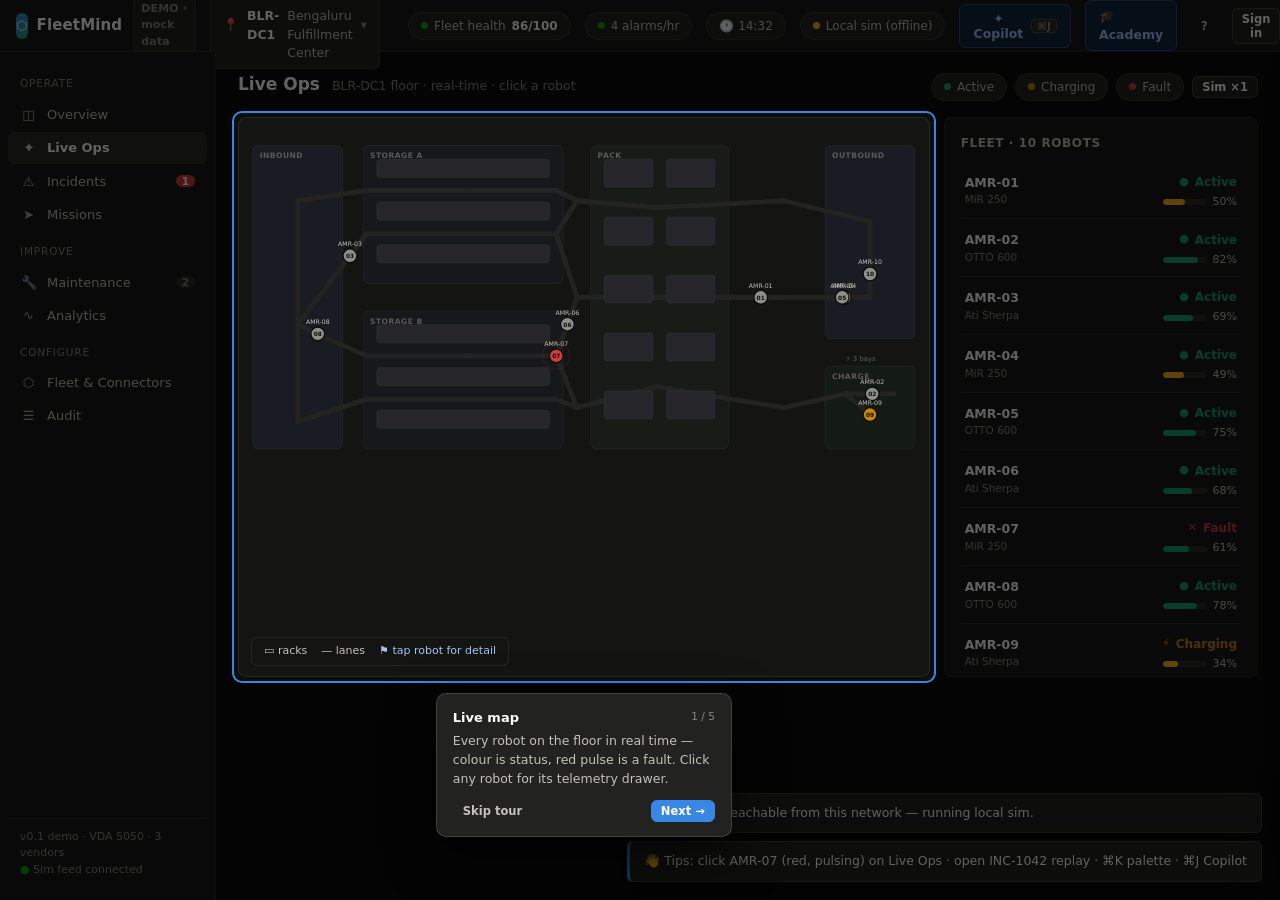
==== commit 4361fe3f: "v0.12: account signup, academy discovery links, Physical AI Foundations curriculum 511 tests green a" ====
--- a/console/index.html
+++ b/console/index.html
@@ -28,10 +28,22 @@
      - SUPA_URL / SUPA_KEY constants near the bottom of the script.
      - If unreachable, the console runs its local simulation.
 
-  3. Sign-in (Supabase Auth — optional, RBAC backends per 0007_rbac.sql)
+  3. Sign-in / Create account (Supabase Auth — optional, RBAC per 0007_rbac.sql)
      - The header "Sign in" button (or an automatic prompt after the first
        401 from the data backend) opens an email/password modal that POSTs
        {SUPA_URL}/auth/v1/token?grant_type=password (apikey = anon key).
+     - The modal's "Create account" tab POSTs {SUPA_URL}/auth/v1/signup and
+       handles the three real Supabase outcomes: session returned → signed in
+       immediately; user without a session → "check your email" (confirmation
+       is ON by default); error → the server's message (weak password, already
+       registered, signups disabled). When SUPA_URL has no /auth/v1 at all
+       (the loopback demo backend), both tabs explain demo mode instead of
+       surfacing a raw error. New accounts may need a user_roles row before
+       data shows — see docs/SECURITY.md.
+     - The header "🎓 Academy" link opens the training app, carrying the
+       ?supa/key/site/token params along. Served, the docroot puts academy/
+       next to this file (relative academy/index.html); from a file:// repo
+       checkout the sibling ../academy/index.html is used instead.
      - After sign-in every PostgREST request carries
        Authorization: Bearer <access_token> (apikey stays the anon key);
        on a 401 one refresh (grant_type=refresh_token) is attempted, then
@@ -84,6 +96,7 @@
 .kbd{background:var(--surface3);border:1px solid var(--border2);border-radius:4px;padding:0 5px;font-size:10.5px;color:var(--muted);font-family:inherit}
 .copilot-btn{display:flex;align-items:center;gap:8px;background:#12253f;border:1px solid #2a4a75;color:#9ec5f4;border-radius:var(--r-sm);padding:6px 13px;font-size:12.5px;font-weight:600}
 .copilot-btn:hover{background:#173050}
+a.copilot-btn{text-decoration:none}
 .avatar{width:28px;height:28px;border-radius:50%;background:linear-gradient(135deg,#d95926,#c98500);display:grid;place-items:center;font-size:11px;font-weight:700}
 
 /* ============ Sidebar ============ */
@@ -247,6 +260,11 @@
 .si-box input{width:100%;background:var(--surface3);border:1px solid var(--border2);border-radius:var(--r-sm);color:var(--ink);padding:9px 11px;font-size:13px;font-family:inherit;outline:none}
 .si-box input:focus{border-color:#2a4a75}
 #si-err{color:#e66767;font-size:12px;min-height:16px;margin-top:10px}
+#si-msg{color:#7dc98a;font-size:12px;margin-top:2px;line-height:1.5}
+#si-msg:empty{display:none}
+.si-tabs{display:flex;gap:0;margin:12px 0 2px;border:1px solid var(--border2);border-radius:var(--r-sm);overflow:hidden}
+.si-tab{flex:1;background:var(--surface3);border:none;color:var(--muted);padding:7px 0;font-size:12px;font-weight:600}
+.si-tab.on{background:#12253f;color:#9ec5f4}
 #si-submit{width:100%;margin-top:4px;padding:9px}
 .si-foot{display:flex;justify-content:space-between;align-items:center;gap:10px;margin-top:12px;font-size:11.5px}
 .si-foot a{color:var(--muted);cursor:pointer;text-decoration:underline}
@@ -277,6 +295,7 @@
   <div class="chip" id="h-clock">14:32</div>
   <div class="chip" id="chip-cloud" title="Supabase sync status"><span class="dot" id="cloud-dot" style="background:var(--muted)"></span><span id="cloud-lbl">connecting…</span></div>
   <button class="copilot-btn" id="btn-copilot" onclick="Copilot.toggle()">✦ Copilot <span class="kbd">⌘J</span></button>
+  <a class="copilot-btn" id="btn-academy" href="academy/index.html" target="_blank" rel="noopener" title="YantraFleet Academy — operator training on this backend">🎓 Academy</a>
   <button class="btn ghost sm" id="btn-tour" title="Replay the first-run tour" onclick="Tour.start()">?</button>
   <span id="auth-box" style="display:flex;align-items:center;gap:8px"></span>
   <div class="avatar">PN</div>
@@ -1532,6 +1551,7 @@
      ['maint','Maintenance'],['analytics','Analytics'],['fleet','Fleet & Connectors'],['audit','Audit']]
       .forEach(([v,l])=>it.push({ic:'◫',label:'Go to '+l,hint:'view',run:()=>go(v)}));
     it.push({ic:'⎙',label:'Shift report',hint:'report',run:()=>ShiftReport.open()});
+    it.push({ic:'🎓',label:'Open Academy',hint:'app',run:()=>{const a=$('#btn-academy');window.open(a?a.href:'academy/index.html','_blank','noopener');}});
     it.push({ic:'✓',label:'Ack all info alerts',hint:'action',run:()=>ackAllInfo()});
     it.push({ic:'?',label:'Replay first-run tour',hint:'action',run:()=>Tour.start()});
     robots.forEach(r=>it.push({ic:'⬡',label:r.id+' — '+r.vendor,hint:'robot',run:()=>openRobot(r.id)}));
@@ -1640,6 +1660,22 @@
 const SUPA_URL=_cfg.get('supa')||'https://flwyvhsmgrrqpmhcqlzd.supabase.co';
 const SUPA_KEY=_cfg.get('key')||'sb_publishable_7rqvPRggmPDRKNL8Jurcqg_Hf531puf'; // publishable anon key — safe client-side
 window.SITE=_cfg.get('site')||null;
+
+/* v0.12: '🎓 Academy' header link → the training app, same backend params.
+   Served (nginx template / ops static server) the docroot exposes the console
+   at /index.html and the academy at /academy/index.html, so the RELATIVE
+   'academy/index.html' resolves correctly there. Opened straight from the
+   repo checkout (file://…/console/index.html) the academy lives at the
+   SIBLING ../academy/index.html instead — computed via location so the link
+   degrades gracefully. Serving console/ alone still 404s it — acceptable. */
+function wireAcademyLink(){
+  const a=$('#btn-academy');if(!a)return;
+  const qs=new URLSearchParams();
+  for(const k of ['supa','key','site','token']){const v=_cfg.get(k);if(v)qs.set(k,v);}
+  const base=location.protocol==='file:'?'../academy/index.html':'academy/index.html';
+  a.href=base+(qs.toString()?('?'+qs.toString()):'');
+}
+wireAcademyLink();
 
 /* ================= YFAuth — real sign-in via Supabase Auth (v0.11) =================
    Demo-compatible: with no auth-gated backend nothing changes (anon key,
@@ -1672,19 +1708,50 @@
     const b=seg[1].replace(/-/g,'+').replace(/_/g,'/');
     const j=JSON.parse(atob(b+'='.repeat((4-b.length%4)%4)));
     return j&&typeof j==='object'?j:null;}catch(e){return null;}},
-  async login(email,password){
-    const r=await fetch(SUPA_URL+'/auth/v1/token?grant_type=password',{method:'POST',
-      headers:{'apikey':SUPA_KEY,'Content-Type':'application/json'},
-      body:JSON.stringify({email,password})});
-    const d=await r.json().catch(()=>null);
-    if(!r.ok||!d||!d.access_token)
-      throw new Error((d&&(d.error_description||d.msg||d.message))||('Sign-in failed (HTTP '+r.status+')'));
+  /** No /auth/v1 behind SUPA_URL (loopback fakerest 404s it, or the fetch
+      itself fails) → a flagged error so the modal can explain demo mode
+      instead of dumping a raw HTTP/network error. */
+  NOAUTH_MSG:'Accounts need a real Supabase backend — you are on the local demo (loopback). Continue in demo mode.',
+  async _authPost(path,body){
+    let r;
+    try{
+      r=await fetch(SUPA_URL+path,{method:'POST',
+        headers:{'apikey':SUPA_KEY,'Content-Type':'application/json'},
+        body:JSON.stringify(body)});
+    }catch(e){const err=new Error(this.NOAUTH_MSG);err.noAuth=true;throw err;}
+    if(r.status===404){const err=new Error(this.NOAUTH_MSG);err.noAuth=true;throw err;}
+    return r;
+  },
+  /** Adopt a GoTrue token response as the live session (login or instant signup). */
+  async _adoptSession(d,email,greeting){
     this.state={jwt:d.access_token,refresh:d.refresh_token||null,
       email:(d.user&&d.user.email)||email,role:null,site:null};
     await this.fetchRole();
     this.save();this.renderHeader();
     if(typeof Sync!=='undefined')Sync.onAuthChange();
-    toast('Signed in as '+this.state.email+' · role: '+(this.state.role||'none'));
+    toast(greeting+this.state.email+' · role: '+(this.state.role||'none'));
+  },
+  async login(email,password){
+    const r=await this._authPost('/auth/v1/token?grant_type=password',{email,password});
+    const d=await r.json().catch(()=>null);
+    if(!r.ok||!d||!d.access_token)
+      throw new Error((d&&(d.error_description||d.msg||d.message))||('Sign-in failed (HTTP '+r.status+')'));
+    await this._adoptSession(d,email,'Signed in as ');
+  },
+  /* v0.12: create account → POST {SUPA_URL}/auth/v1/signup. Three real
+     Supabase outcomes: session returned (email confirmation OFF) → logged in
+     now, resolves 'session'; user but no session (confirmation ON — the
+     Supabase default) → resolves 'confirm'; error (weak password / already
+     registered / signups disabled) → throws with the server's message. */
+  async signup(email,password){
+    const r=await this._authPost('/auth/v1/signup',{email,password});
+    const d=await r.json().catch(()=>null);
+    if(!r.ok)
+      throw new Error((d&&(d.error_description||d.msg||d.message))||('Sign-up failed (HTTP '+r.status+')'));
+    if(d&&d.access_token){await this._adoptSession(d,email,'Account created — signed in as ');return 'session';}
+    const u=(d&&d.user)||d;                     // GoTrue returns the bare user when confirmation is on
+    if(u&&(u.id||u.email||u.confirmation_sent_at))return 'confirm';
+    throw new Error('Unexpected reply from the auth server');
   },
   /** Role/site for the header badge and UI gating (see module comment). */
   async fetchRole(){
@@ -1696,7 +1763,7 @@
     const c=this.parseJwt(this.state.jwt);
     if(c&&c.yf_role){this.state.role=c.yf_role;this.state.site=c.site_id||this.state.site;return;}
     this.state.role='operator';
-    toast('⚠ WARN: could not determine your role — assuming operator (the backend still enforces real permissions)');
+    toast('⚠ WARN: no role found for your account — assuming operator in the UI only (the backend still enforces real permissions, so a role-less account effectively views). Ask your admin to assign a role (docs/SECURITY.md)');
   },
   /** grant_type=refresh_token — single-flight so parallel 401s refresh once. */
   refreshToken(){
@@ -1737,42 +1804,77 @@
         <button class="btn ghost sm" id="btn-signout" onclick="YFAuth.logout()">Sign out</button>`
       :`<button class="btn sm" id="btn-signin" onclick="YFAuth.show()">Sign in</button>`;
   },
+  mode:'in',                                    // 'in' = sign in · 'up' = create account
   ensure(){
     if($('#signin'))return;
     const d=document.createElement('div');d.id='signin';
     d.innerHTML=`<div class="si-box">
-      <h2>Sign in <button class="btn ghost sm" style="margin-left:auto" onclick="YFAuth.close()">✕</button></h2>
+      <h2>Account <button class="btn ghost sm" style="margin-left:auto" onclick="YFAuth.close()">✕</button></h2>
       <div class="si-sub">FleetMind console · Supabase Auth</div>
+      <div class="si-tabs" role="tablist">
+        <button class="si-tab on" id="si-tab-in" role="tab" onclick="YFAuth.setMode('in')">Sign in</button>
+        <button class="si-tab" id="si-tab-up" role="tab" onclick="YFAuth.setMode('up')">Create account</button>
+      </div>
       <label for="si-email">Email</label><input id="si-email" type="email" autocomplete="username" spellcheck="false">
       <label for="si-pass">Password</label><input id="si-pass" type="password" autocomplete="current-password">
+      <label for="si-pass2" id="si-pass2-lbl" hidden>Confirm password</label>
+      <input id="si-pass2" type="password" autocomplete="new-password" hidden>
       <div id="si-err"></div>
+      <div id="si-msg"></div>
       <button class="btn primary" id="si-submit">Sign in</button>
-      <div class="si-foot"><span style="color:var(--muted)">Roles are enforced server-side (RLS)</span>
+      <div class="si-foot"><span style="color:var(--muted)" id="si-note">Roles are enforced server-side (RLS)</span>
         <a id="si-demo" onclick="YFAuth.close();toast('Continuing in demo mode — anonymous access')">Continue in demo mode</a></div>
     </div>`;
     document.body.appendChild(d);
     d.addEventListener('mousedown',e=>{if(e.target===d)this.close();});
     $('#si-submit').addEventListener('click',()=>this.submit());
-    ['si-email','si-pass'].forEach(id=>$('#'+id).addEventListener('keydown',e=>{if(e.key==='Enter')this.submit();}));
+    ['si-email','si-pass','si-pass2'].forEach(id=>$('#'+id).addEventListener('keydown',e=>{if(e.key==='Enter')this.submit();}));
+  },
+  setMode(m){
+    this.mode=m;this.ensure();
+    $('#si-tab-in').classList.toggle('on',m==='in');
+    $('#si-tab-up').classList.toggle('on',m==='up');
+    $('#si-submit').textContent=m==='up'?'Create account':'Sign in';
+    $('#si-pass').setAttribute('autocomplete',m==='up'?'new-password':'current-password');
+    $('#si-pass2-lbl').hidden=$('#si-pass2').hidden=m!=='up';
+    if(m!=='up')$('#si-pass2').value='';
+    $('#si-note').textContent=m==='up'
+      ?'New accounts may need a role assigned before data shows — see docs/SECURITY.md'
+      :'Roles are enforced server-side (RLS)';
+    $('#si-err').textContent='';$('#si-msg').textContent='';
   },
   show(){
     this.ensure();
     // 'continue in demo mode' only while the backend still allows anon —
     // once a 401 marked it auth-required the link would just mislead.
     const demo=$('#si-demo');if(demo)demo.style.display=(typeof Sync!=='undefined'&&Sync.authRequired)?'none':'';
-    $('#si-err').textContent='';
+    this.setMode(this.mode);
     $('#signin').classList.add('open');
     const em=$('#si-email');if(em)em.focus();
   },
   close(){const d=$('#signin');if(d)d.classList.remove('open');},
   async submit(){
     const email=($('#si-email').value||'').trim(),pass=$('#si-pass').value||'';
-    const err=$('#si-err'),btn=$('#si-submit');
+    const err=$('#si-err'),msg=$('#si-msg'),btn=$('#si-submit');
+    const up=this.mode==='up',lbl=up?'Create account':'Sign in';
     if(!email||!pass){err.textContent='Email and password are required';return;}
-    btn.disabled=true;btn.textContent='Signing in…';err.textContent='';
-    try{await this.login(email,pass);this.close();}
-    catch(e){err.textContent=String((e&&e.message)||e);}
-    finally{btn.disabled=false;btn.textContent='Sign in';}
+    if(up&&pass!==($('#si-pass2').value||'')){err.textContent='Passwords do not match';return;}
+    btn.disabled=true;btn.textContent=up?'Creating account…':'Signing in…';
+    err.textContent='';msg.textContent='';
+    try{
+      if(up){
+        const out=await this.signup(email,pass);
+        if(out==='session')this.close();          // (a) session returned → signed in
+        else msg.textContent='Account created — check your email to confirm, then sign in. '
+          +'(Project owners: disable Confirm email in Supabase → Authentication → Sign In / Up '
+          +'for instant signup.)';                 // (b) user, no session
+      }else{await this.login(email,pass);this.close();}
+    }catch(e){
+      if(e&&e.noAuth){msg.textContent=e.message;  // no /auth/v1 → demo-mode note, not an error dump
+        const demo=$('#si-demo');if(demo)demo.style.display='';}
+      else err.textContent=String((e&&e.message)||e);  // (c) friendly server message
+    }
+    finally{btn.disabled=false;btn.textContent=lbl;}
   }
 };
 YFAuth.load();
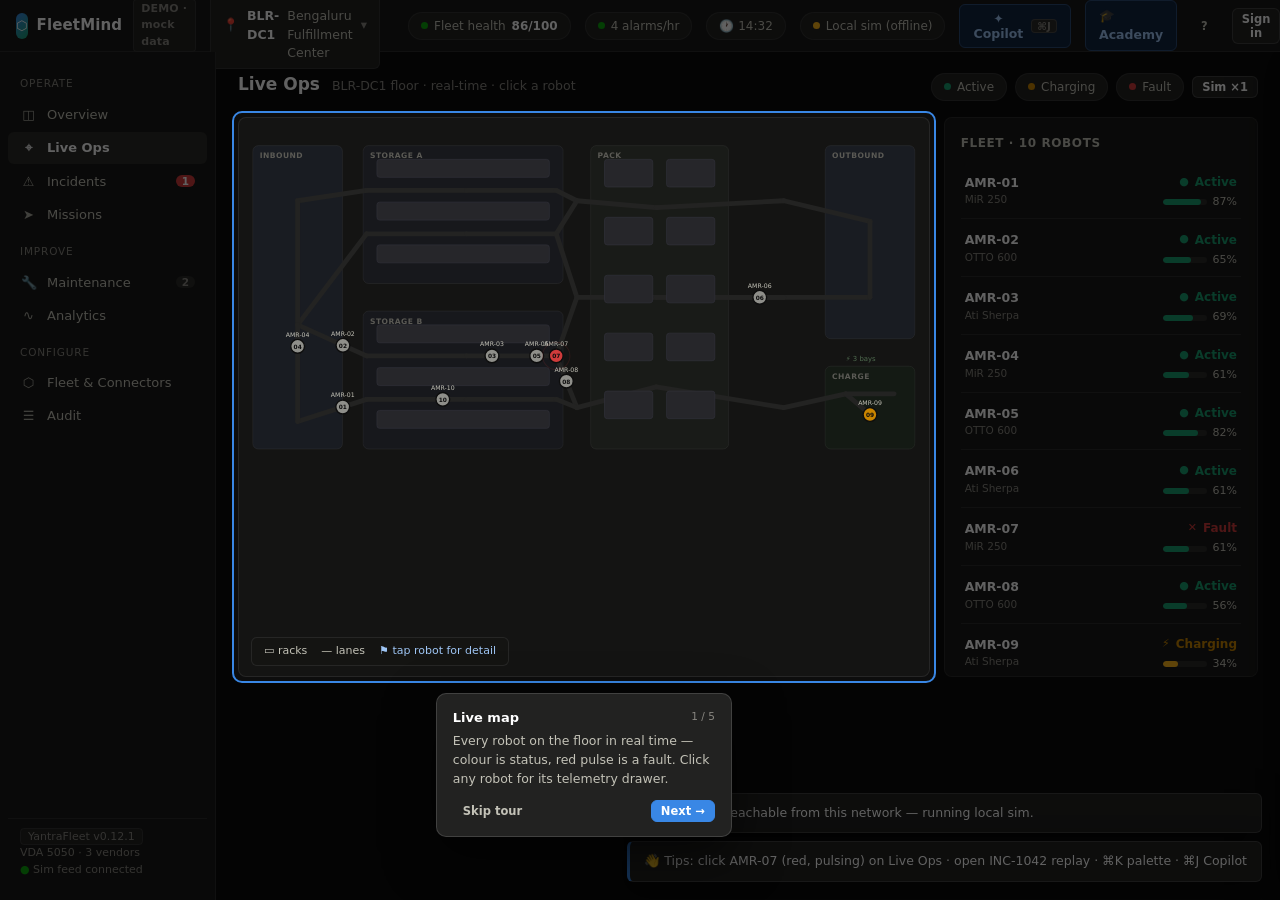
==== commit f17b9ac6: "v0.12.1: single-sourced release version, WebLLM pin, academy search/print, console empty-state - cor" ====
--- a/console/index.html
+++ b/console/index.html
@@ -312,7 +312,7 @@
   <div class="sec">Configure</div>
   <button data-v="fleet"><i class="ic">⬡</i>Fleet &amp; Connectors</button>
   <button data-v="audit"><i class="ic">☰</i>Audit</button>
-  <div class="nav-foot">v0.1 demo · VDA 5050 · 3 vendors<br><span style="color:#0ca30c">●</span> Sim feed connected</div>
+  <div class="nav-foot"><span class="pill" id="yf-version" title="YantraFleet release — matches core/yantracore/version.py"></span><br>VDA 5050 · 3 vendors<br><span style="color:#0ca30c">●</span> Sim feed connected</div>
 </nav>
 <main id="main">
   <div class="view on" id="v-overview"></div>
@@ -335,6 +335,9 @@
    FleetMind demo — all mock. Architecture mirrors the real product:
    Sim (→ later: MQTT/VDA5050 ingest) → Store → Views + Copilot
    ================================================================ */
+/* Release version shown in the sidebar footer chip. Release commits bump
+   this — keep it matching core/yantracore/version.py (the single source). */
+const YF_VERSION='0.12.1';
 const $=s=>document.querySelector(s), $$=s=>[...document.querySelectorAll(s)];
 const fmt=n=>n.toLocaleString('en-IN');
 const pad=n=>String(n).padStart(2,'0');
@@ -586,6 +589,17 @@
   store.availTot+=robots.length;
 }
 
+/* v0.12: quick-demo seed hint — see Sync.emptyFleet() for the trigger. */
+function emptyFleetCard(){
+  if(typeof Sync==='undefined'||!Sync.emptyFleet())return '';
+  return `<div class="card" id="ov-empty" style="margin-bottom:14px;border-color:#2a4a75;background:#12253f22">
+    <h3>🛰 No fleet data yet</h3>
+    <div style="font-size:12.5px;color:var(--ink2);line-height:1.6">The backend is reachable but the <b>robots</b> table is empty — nothing is publishing telemetry.
+    Start the simulator against this backend:</div>
+    <pre style="background:var(--surface3);border:1px solid var(--border);border-radius:6px;padding:9px 12px;margin-top:8px;font-size:12px;overflow-x:auto">python -m yantrasim --supabase      # or bring up the whole stack: python -m yantraops up</pre>
+    <div style="font-size:10.5px;color:var(--muted);margin-top:8px">This card disappears as soon as robot rows arrive — the console never writes fleet data on its own.</div>
+  </div>`;
+}
 function rOverview(){
   const s=fleetStats(), unack=store.alerts.filter(a=>!a.ack);
   const topIssues=[
@@ -597,6 +611,7 @@
   <div class="vhead"><h1>Overview</h1><span class="sub">Shift 2 · 06:00–15:00 · ${clock()}</span>
     <div class="right"><button class="btn sm" id="btn-shift-report" onclick="ShiftReport.open()">⎙ Shift report</button>
       <button class="btn sm ghost" onclick="Copilot.ask('Draft the shift handover report')">✦ Draft shift report</button></div></div>
+  ${emptyFleetCard()}
   <div class="grid g4">
     <div class="card stat"><div class="val" id="ov-health">${s.health}<small>/100</small></div><div class="lbl">Fleet health</div><div class="delta ${s.health>85?'up':'down'}">${s.health>85?'▲ Normal band':'▼ Degraded — 1 fault open'}</div></div>
     <div class="card stat"><div class="val">${s.on}<small>/10 online</small></div><div class="lbl">Robots</div><div class="delta flat">${robots.filter(r=>r.status==='active').length} active · ${robots.filter(r=>r.status==='charging').length} charging · ${s.faults} fault</div></div>
@@ -1884,6 +1899,21 @@
   me:'w-'+Math.random().toString(36).slice(2,10),
   lastPush:0,
   authRequired:false,           // v0.11: set on the first 401 — backend enforces RBAC
+  /* v0.12 empty-fleet detection: backend reachable (follower mode — a live
+     writer holds fleet_meta) but the robots table has stayed empty for a
+     while (fresh real Supabase, no sim/bridge publishing). The Overview
+     shows a friendly "start the simulator" card instead of stale charts.
+     READ-ONLY — the console never auto-writes anything to fix it. */
+  robotsEmptySince:null, EMPTY_AFTER_MS:10000,
+  noteRobots(rows){
+    if(Array.isArray(rows)&&rows.length===0){
+      if(this.robotsEmptySince==null)this.robotsEmptySince=Date.now();
+    }else this.robotsEmptySince=null;
+  },
+  emptyFleet(){
+    return this.mode==='follower'&&this.robotsEmptySince!=null
+      &&Date.now()-this.robotsEmptySince>=this.EMPTY_AFTER_MS;
+  },
   /** apikey is ALWAYS the anon key (PostgREST convention); Authorization
       carries the user JWT once signed in, else the anon key as before. */
   hdr(extra){
@@ -2041,6 +2071,7 @@
       .catch(()=>toast('⚠ Decision failed'));
   },
   async push(){
+    this.robotsEmptySince=null;   // leader mode publishes robots itself
     const rows=robots.map(r=>({id:r.id,vendor:r.vendor,status:r.status,battery:+r.battery.toFixed(1),
       pos:[+r.pos[0].toFixed(1),+r.pos[1].toFixed(1)],speed:+r.speed.toFixed(2),task_kind:r.task?r.task.kind:null,
       health:+r.health.toFixed(1),motor_temp:+r.motorTemp.toFixed(1),tasks_done:r.tasksDone,fault_msg:r.faultMsg||null,
@@ -2053,6 +2084,7 @@
   },
   async pull(){
     const rows=await this.q('robots?select=*');
+    this.noteRobots(rows);
     if(rows&&rows.length){
       rows.forEach(d=>{const r=robots.find(x=>x.id===d.id);if(!r)return;
         r.vendor=d.vendor||r.vendor;r.status=normStatus(d.status);
@@ -2118,6 +2150,7 @@
 }
 VIEWS.overview();rLiveOps();$('#v-liveops').classList.remove('on');$('#v-overview').classList.add('on');
 YFAuth.renderHeader();   // v0.11: Sign in button / signed-in identity chip
+{const vc=$('#yf-version');if(vc)vc.textContent='YantraFleet v'+YF_VERSION;}
 sampleAvail();   // seed one availability sample so the SLA card never starts empty
 setInterval(()=>{ if(Sync.mode!=='follower')step(0.4); sampleAvail(); render(false); },400);
 Sync.init();
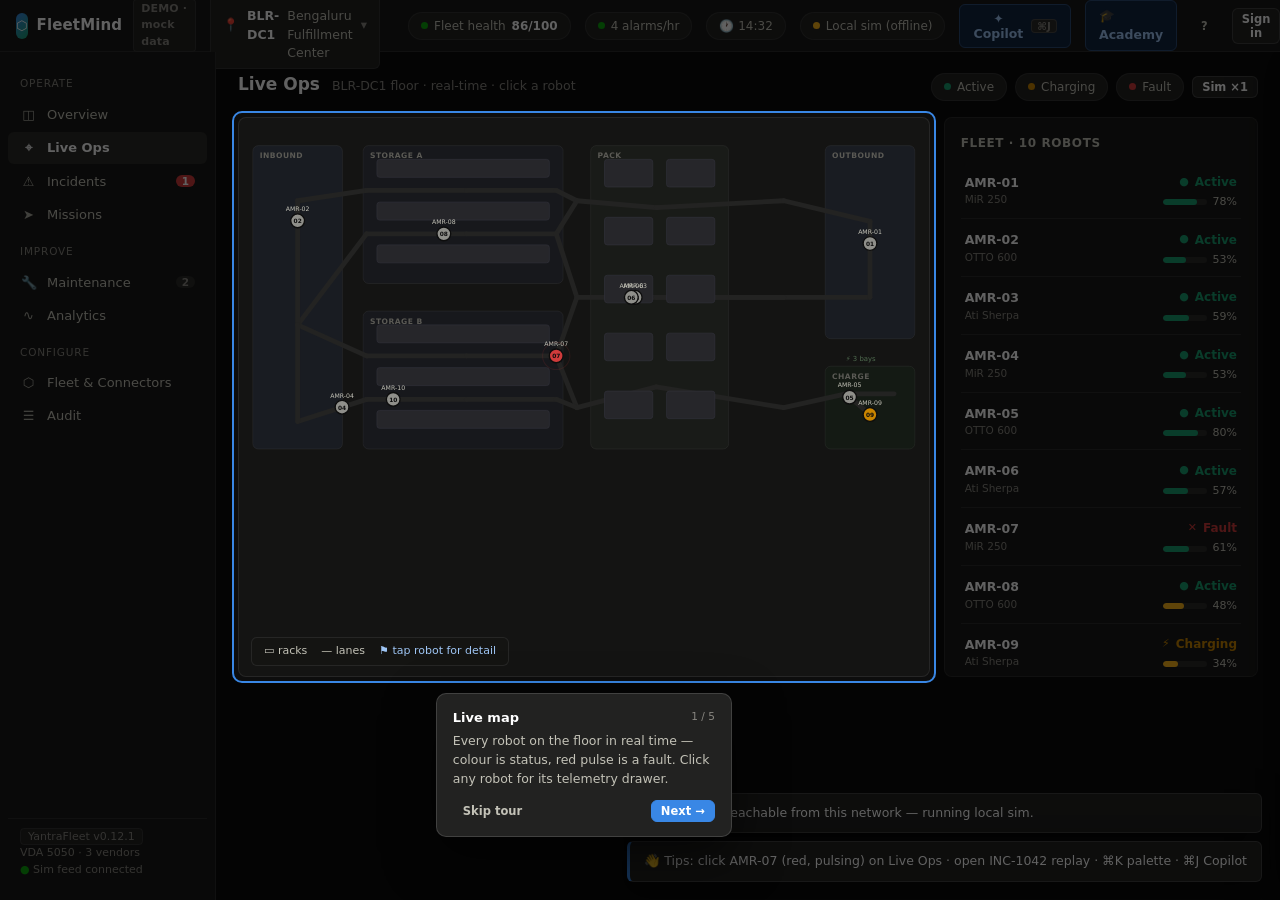
==== commit d97528ae: "add admin settings panel: rotate operational keys from the console, not just redeploy Previously the" ====
--- a/console/index.html
+++ b/console/index.html
@@ -312,6 +312,7 @@
   <div class="sec">Configure</div>
   <button data-v="fleet"><i class="ic">⬡</i>Fleet &amp; Connectors</button>
   <button data-v="audit"><i class="ic">☰</i>Audit</button>
+  <button data-v="settings" id="nav-settings" style="display:none"><i class="ic">⚙</i>Settings</button>
   <div class="nav-foot"><span class="pill" id="yf-version" title="YantraFleet release — matches core/yantracore/version.py"></span><br>VDA 5050 · 3 vendors<br><span style="color:#0ca30c">●</span> Sim feed connected</div>
 </nav>
 <main id="main">
@@ -323,6 +324,7 @@
   <div class="view" id="v-analytics"></div>
   <div class="view" id="v-fleet"></div>
   <div class="view" id="v-audit"></div>
+  <div class="view" id="v-settings"></div>
   <div class="drawer" id="drawer"></div>
   <div id="copilot"></div>
 </main>
@@ -411,6 +413,7 @@
   thrHist:[], alHist:[], alerts:[], incidents:[], missions:[], tickets:[], commands:[],
   findings:null, findingsReq:false,   // v0.4: maintenance_findings rows (null = not fetched / unavailable → mock tickets)
   audit:null, auditReq:false,         // v0.9: full commands history for the Audit view (null = not fetched)
+  appSettings:null,                   // v0.13: admin_list_settings() rows for the Settings view (null = not fetched)
   availOk:0, availTot:0,              // v0.9: availability sampling for the Analytics SLA card
   throughput:132, sla:98.2, alarmHr:6, ackedIds:new Set()
 };
@@ -1220,6 +1223,57 @@
       <div class="m" style="margin-top:3px">${e(a.msg)}</div></div></div>`).join('')
     :'<div class="empty">No acknowledged alerts yet — Ack an alert on Overview and it lands here</div>'}
   </div>`;
+}
+
+/* ---------------- Settings (v0.13: admin-only, supabase/0008_app_settings.sql) ----------------
+   The raw value is only ever held in the <input> the admin just typed
+   into; on a successful save the whole view re-renders (rebuilding that
+   input empty), so a typed secret never lingers in the DOM or in
+   store.appSettings — only the RPC's masked_value ever gets rendered back. */
+function rSettings(){
+  if(!(typeof YFAuth!=='undefined'&&YFAuth.state.role==='admin')){
+    $('#v-settings').innerHTML='<div class="empty">Admin role required.</div>';return;
+  }
+  if(!store.appSettings){
+    $('#v-settings').innerHTML='<div class="empty">Loading…</div>';
+    Sync.loadAppSettings().then(()=>{if(curView==='settings')rSettings();});return;
+  }
+  const e=s=>Copilot.esc(s);
+  const bySection=k=>APP_SETTING_KEYS.filter(([,,sec])=>sec===k);
+  const section=(title,keys)=>`<div class="card" style="margin-top:14px"><h3>${e(title)}</h3>
+    ${keys.map(([key,label,,hint])=>settingRow(key,label,hint)).join('')}</div>`;
+  $('#v-settings').innerHTML=`
+    <div class="vhead"><h1>Settings</h1><span class="sub">operational credentials · admin only · live within ~30s, no restart</span></div>
+    ${section('Copilot (sarathi)',bySection('Copilot'))}
+    ${section('Notifier (yantranotify)',bySection('Notifier'))}`;
+}
+function settingRow(key,label,hint){
+  const e=s=>Copilot.esc(s);
+  const row=(store.appSettings||[]).find(s=>s.key===key)||{configured:false,masked_value:null};
+  const status=row.configured?('configured · '+e(row.masked_value||'')):'not set — using deploy-time env var, if any';
+  const meta=row.configured?('updated '+e(row.updated_at||'')+' by '+e(row.updated_by||'')):'';
+  return `<div class="kv" id="setting-row-${key}" style="align-items:center;gap:10px">
+    <span>${e(label)}${hint?`<br><span style="font-size:10.5px;color:var(--muted)">${e(hint)}</span>`:''}</span>
+    <span style="display:flex;gap:6px;align-items:center">
+      <span class="pill" id="setting-status-${key}" title="${meta}">${status}</span>
+      <input type="password" id="set-${key}" placeholder="${row.configured?'•••• (leave blank to keep)':'value'}"
+             style="width:200px;background:var(--surface2);border:1px solid var(--border2);border-radius:6px;color:var(--ink);padding:6px 10px;font-size:12.5px;outline:none">
+      <button class="btn sm primary" onclick="saveSetting('${key}')">Save</button>
+      ${row.configured?`<button class="btn sm ghost" onclick="clearSetting('${key}')">Clear</button>`:''}
+    </span>
+  </div>`;
+}
+function saveSetting(key){
+  const el=$('#set-'+key), v=el?el.value:'';
+  if(!v){toast('Enter a value first (or Clear to remove an existing one)');return;}
+  Sync.saveAppSetting(key,v)
+    .then(()=>{toast(key+' saved');store.appSettings=null;Sync.loadAppSettings().then(()=>{if(curView==='settings')rSettings();});})
+    .catch(e=>toast('⚠ Save failed'+(e&&e.status===403?' — requires the admin role':'')));
+}
+function clearSetting(key){
+  Sync.saveAppSetting(key,'')
+    .then(()=>{toast(key+' cleared — falling back to the deploy-time env var, if any');store.appSettings=null;Sync.loadAppSettings().then(()=>{if(curView==='settings')rSettings();});})
+    .catch(e=>toast('⚠ Clear failed'+(e&&e.status===403?' — requires the admin role':'')));
 }
 
 /* ================= Copilot ================= */
@@ -1676,6 +1730,24 @@
 const SUPA_KEY=_cfg.get('key')||'sb_publishable_7rqvPRggmPDRKNL8Jurcqg_Hf531puf'; // publishable anon key — safe client-side
 window.SITE=_cfg.get('site')||null;
 
+/* v0.13: admin settings panel — the 8 operational credentials an `admin`
+   may rotate live via admin_list_settings()/admin_set_setting(). Mirrors
+   the CHECK constraint + RPC allowlists in supabase/0008_app_settings.sql
+   and the SETTINGS_KEYS tuples in copilot/sarathi/settings_sync.py /
+   notifier/yantranotify/settings_sync.py. Keep in sync by hand — same
+   deliberate duplication as SUPA_URL/SUPA_KEY above.
+   [key, label, section, hint] */
+const APP_SETTING_KEYS=[
+  ['GEMINI_API_KEY','Gemini API key','Copilot','Enables the LLM-grounded answer tiers; blank = offline tier only'],
+  ['SARATHI_TOKEN','Sarathi bearer token','Copilot','When set, POST /ask requires this as Authorization: Bearer <token>'],
+  ['WEBHOOK_URL','Webhook URL','Notifier','Slack "Incoming Webhook" or Discord channel webhook'],
+  ['YANTRA_WEBHOOK_SECRET','Webhook signing secret','Notifier','HMAC-SHA256 signs every webhook POST when set (X-Yantra-Signature)'],
+  ['TWILIO_SID','Twilio Account SID','Notifier',''],
+  ['TWILIO_TOKEN','Twilio Auth Token','Notifier',''],
+  ['TWILIO_FROM','Twilio From number','Notifier','e.g. whatsapp:+14155238886'],
+  ['TWILIO_TO','Twilio To number','Notifier','your verified WhatsApp recipient'],
+];
+
 /* v0.12: '🎓 Academy' header link → the training app, same backend params.
    Served (nginx template / ops static server) the docroot exposes the console
    at /index.html and the academy at /academy/index.html, so the RELATIVE
@@ -1818,6 +1890,9 @@
           <span class="role-badge" id="auth-role">${this.esc(this.state.role||'…')}</span></span>
         <button class="btn ghost sm" id="btn-signout" onclick="YFAuth.logout()">Sign out</button>`
       :`<button class="btn sm" id="btn-signin" onclick="YFAuth.show()">Sign in</button>`;
+    // v0.13: the Settings nav entry is admin-only — every auth state
+    // transition (login/logout/expiry) already routes through here.
+    const nb=$('#nav-settings'); if(nb) nb.style.display=(this.state.role==='admin')?'':'none';
   },
   mode:'in',                                    // 'in' = sign in · 'up' = create account
   ensure(){
@@ -2070,6 +2145,15 @@
       .then(()=>{toast('Command '+decision);this.pullCommands();})
       .catch(()=>toast('⚠ Decision failed'));
   },
+  /* ---- v0.13 admin settings panel (supabase/0008_app_settings.sql) ---- */
+  async loadAppSettings(){
+    try{ store.appSettings=await this.q('rpc/admin_list_settings',{method:'POST',body:'{}'}); }
+    catch(e){ store.appSettings=[]; if(e&&e.status===403)toast('⚠ Settings requires the admin role'); }
+  },
+  saveAppSetting(key,value){
+    return this.q('rpc/admin_set_setting',{method:'POST',
+      body:JSON.stringify({p_key:key,p_value:value})});
+  },
   async push(){
     this.robotsEmptySince=null;   // leader mode publishes robots itself
     const rows=robots.map(r=>({id:r.id,vendor:r.vendor,status:r.status,battery:+r.battery.toFixed(1),
@@ -2114,9 +2198,15 @@
 };
 
 /* ================= Router + main loop ================= */
-const VIEWS={overview:rOverview,liveops:rLiveOps,incidents:rIncidents,missions:rMissions,maint:rMaint,analytics:rAnalytics,fleet:rFleet,audit:rAudit};
+const VIEWS={overview:rOverview,liveops:rLiveOps,incidents:rIncidents,missions:rMissions,maint:rMaint,analytics:rAnalytics,fleet:rFleet,audit:rAudit,settings:rSettings};
 let curView='overview';
 function go(v){
+  // v0.13: UI-level defense in depth — the RPC's own yf_has_role('admin')
+  // check is the real gate; this just avoids flashing the settings view
+  // at a non-admin before the RPC 403 comes back.
+  if(v==='settings'&&!(typeof YFAuth!=='undefined'&&YFAuth.state.role==='admin')){
+    toast('⚠ Settings requires the admin role');v='overview';
+  }
   curView=v;
   $$('#nav button[data-v]').forEach(b=>b.classList.toggle('on',b.dataset.v===v));
   $$('.view').forEach(x=>x.classList.remove('on'));
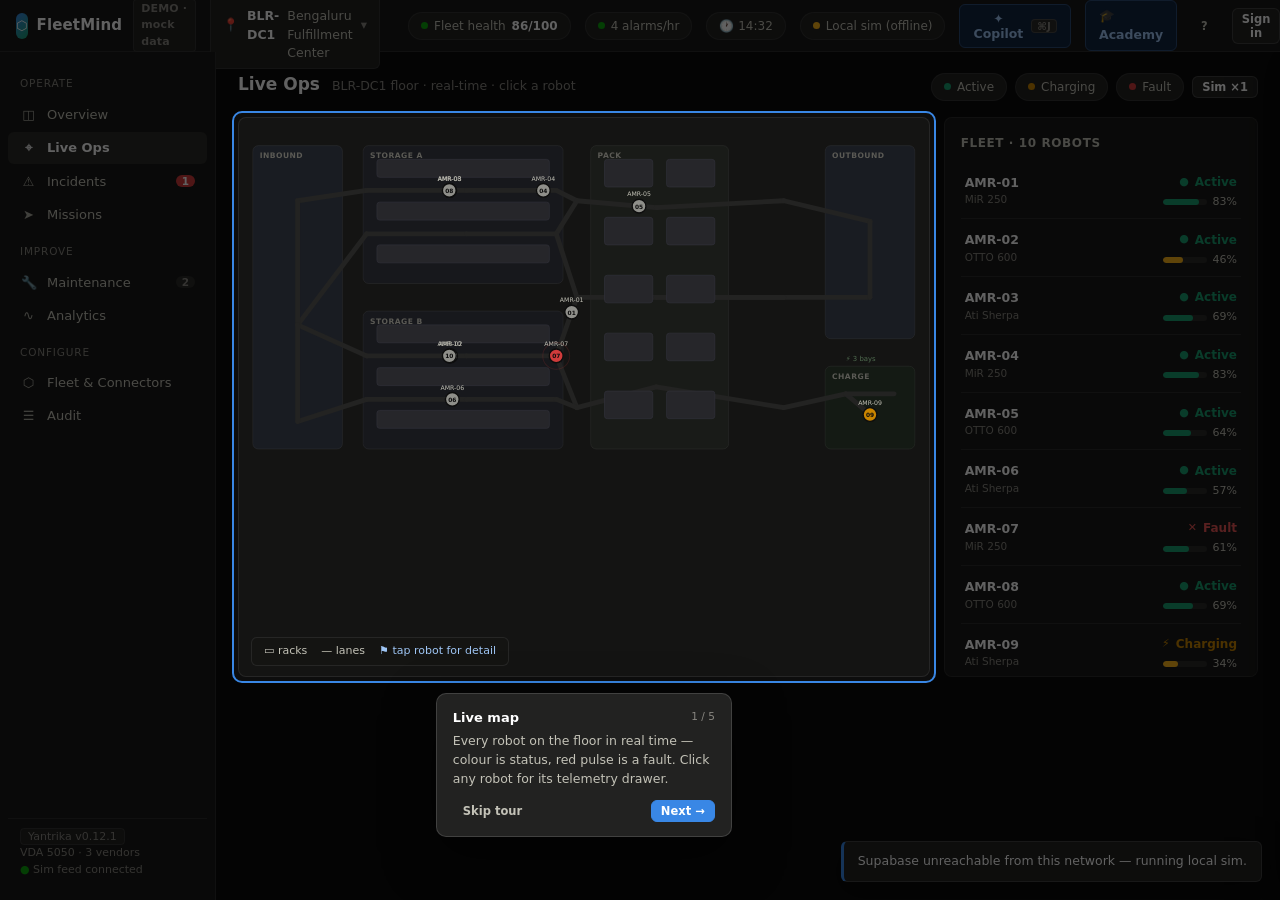
==== commit 3ed605c9: "Rename YantraFleet to Yantrika; new brand assets; runtime config; demo-enable script" ====
--- a/console/index.html
+++ b/console/index.html
@@ -1,6 +1,6 @@
 <!DOCTYPE html>
 <!-- ================================================================
-  YantraFleet CONSOLE — FleetMind ops console + Sarathi copilot bridge
+  Yantrika CONSOLE — FleetMind ops console + Sarathi copilot bridge
   =================================================================
   CONFIG (all optional — the console degrades gracefully):
 
@@ -62,6 +62,9 @@
 <meta charset="UTF-8">
 <meta name="viewport" content="width=device-width, initial-scale=1.0">
 <title>FleetMind — Fleet Operations (Live)</title>
+<link rel="icon" href="/assets/brand/favicon.ico" sizes="any">
+<link rel="icon" href="/assets/brand/icon-mark.svg" type="image/svg+xml">
+<link rel="apple-touch-icon" href="/assets/brand/icon-180.png">
 <style>
 /* ============ Design tokens (dark ops console — deliberate single-theme, ISA-101) ============ */
 :root{
@@ -71,6 +74,10 @@
   --grid:#2c2c2a; --axis:#383835;
   --s1:#3987e5; --s2:#d95926; --s3:#199e70; --s4:#c98500;   /* categorical, dark-stepped */
   --good:#0ca30c; --warn:#fab219; --serious:#ec835a; --crit:#d03b3b;
+  /* --crit is tuned for white-on-red fills (badges/dots/bars) — 4.8:1 there.
+     Red TEXT directly on --surface/--page needs a lighter step to clear
+     WCAG AA's 4.5:1 (--crit alone measures 3.6:1 as foreground text). */
+  --crit-text:#e85555;
   --accent:#3987e5;
   --r:8px; --r-sm:6px;
   --font:system-ui,-apple-system,"Segoe UI",sans-serif;
@@ -132,7 +139,7 @@
 .stat .val small{font-size:13px;color:var(--muted);font-weight:500}
 .stat .lbl{font-size:12px;color:var(--muted);margin-top:2px}
 .stat .delta{font-size:11.5px;margin-top:6px;display:flex;align-items:center;gap:5px}
-.up{color:#0ca30c}.down{color:var(--crit)}.flat{color:var(--muted)}
+.up{color:#0ca30c}.down{color:var(--crit-text)}.flat{color:var(--muted)}
 .btn{background:var(--surface2);border:1px solid var(--border2);color:var(--ink);border-radius:var(--r-sm);padding:6px 13px;font-size:12.5px;font-weight:600}
 .btn:hover{background:var(--surface3)}
 .btn.primary{background:var(--accent);border-color:var(--accent);color:#fff}
@@ -295,7 +302,7 @@
   <div class="chip" id="h-clock">14:32</div>
   <div class="chip" id="chip-cloud" title="Supabase sync status"><span class="dot" id="cloud-dot" style="background:var(--muted)"></span><span id="cloud-lbl">connecting…</span></div>
   <button class="copilot-btn" id="btn-copilot" onclick="Copilot.toggle()">✦ Copilot <span class="kbd">⌘J</span></button>
-  <a class="copilot-btn" id="btn-academy" href="academy/index.html" target="_blank" rel="noopener" title="YantraFleet Academy — operator training on this backend">🎓 Academy</a>
+  <a class="copilot-btn" id="btn-academy" href="academy/index.html" target="_blank" rel="noopener" title="Yantrika Academy — operator training on this backend">🎓 Academy</a>
   <button class="btn ghost sm" id="btn-tour" title="Replay the first-run tour" onclick="Tour.start()">?</button>
   <span id="auth-box" style="display:flex;align-items:center;gap:8px"></span>
   <div class="avatar">PN</div>
@@ -313,7 +320,8 @@
   <button data-v="fleet"><i class="ic">⬡</i>Fleet &amp; Connectors</button>
   <button data-v="audit"><i class="ic">☰</i>Audit</button>
   <button data-v="settings" id="nav-settings" style="display:none"><i class="ic">⚙</i>Settings</button>
-  <div class="nav-foot"><span class="pill" id="yf-version" title="YantraFleet release — matches core/yantracore/version.py"></span><br>VDA 5050 · 3 vendors<br><span style="color:#0ca30c">●</span> Sim feed connected</div>
+  <button data-v="config" id="nav-config" style="display:none"><i class="ic">🛠</i>Config</button>
+  <div class="nav-foot"><span class="pill" id="yf-version" title="Yantrika release — matches core/yantracore/version.py"></span><br>VDA 5050 · 3 vendors<br><span style="color:#0ca30c">●</span> Sim feed connected</div>
 </nav>
 <main id="main">
   <div class="view on" id="v-overview"></div>
@@ -325,6 +333,7 @@
   <div class="view" id="v-fleet"></div>
   <div class="view" id="v-audit"></div>
   <div class="view" id="v-settings"></div>
+  <div class="view" id="v-config"></div>
   <div class="drawer" id="drawer"></div>
   <div id="copilot"></div>
 </main>
@@ -414,6 +423,7 @@
   findings:null, findingsReq:false,   // v0.4: maintenance_findings rows (null = not fetched / unavailable → mock tickets)
   audit:null, auditReq:false,         // v0.9: full commands history for the Audit view (null = not fetched)
   appSettings:null,                   // v0.13: admin_list_settings() rows for the Settings view (null = not fetched)
+  appConfig:null,                     // v0.18: admin_list_config() rows for the Config view (null = not fetched)
   availOk:0, availTot:0,              // v0.9: availability sampling for the Analytics SLA card
   throughput:132, sla:98.2, alarmHr:6, ackedIds:new Set()
 };
@@ -563,7 +573,7 @@
 
 /* ================= Status helpers ================= */
 const liveNow=()=>typeof Sync!=='undefined'&&(Sync.mode==='leader'||Sync.mode==='follower');
-const STATUS={active:['●','var(--s3)','Active'],charging:['⚡','var(--s4)','Charging'],idle:['◌','var(--muted)','Idle'],fault:['✕','var(--crit)','Fault'],paused:['❚❚','var(--muted)','Paused'],estop:['■','var(--crit)','E-Stop'],degraded:['◐','var(--serious)','Degraded']};
+const STATUS={active:['●','var(--s3)','Active'],charging:['⚡','var(--s4)','Charging'],idle:['◌','var(--muted)','Idle'],fault:['✕','var(--crit-text)','Fault'],paused:['❚❚','var(--muted)','Paused'],estop:['■','var(--crit-text)','E-Stop'],degraded:['◐','var(--serious)','Degraded']};
 /* Other writers (yantrasim / yantrabridge) publish a richer VDA-style status
    vocabulary; fold it into the console's five display states. */
 const ST_NORM={active:'active',working:'active',moving:'active',transit:'active',to_charger:'active',degraded:'degraded',charging:'charging',idle:'idle',fault:'fault',estop:'estop',estopped:'estop',safety_stop:'estop',paused:'paused'};
@@ -574,6 +584,7 @@
 const stBadge=s=>{const[ic,c,l]=STATUS[s]||STATUS[normStatus(s)]||STATUS.idle;return `<span class="st" style="color:${c}"><i class="ic">${ic}</i>${l}</span>`;};
 const sevBadge=s=>({crit:'<span class="sev crit">▲ CRITICAL</span>',serious:'<span class="sev serious">▲ SERIOUS</span>',warn:'<span class="sev warn">● WARNING</span>',info:'<span class="sev info">○ INFO</span>'}[s]);
 const batColor=b=>b>50?'var(--s3)':b>25?'var(--warn)':'var(--crit)';
+const batTextColor=b=>b>50?'var(--s3)':b>25?'var(--warn)':'var(--crit-text)';
 
 /* ================= Views ================= */
 function fleetStats(){
@@ -755,7 +766,7 @@
         <button class="btn sm primary" onclick="fixRobot('${r.id}')">Re-localize from anchor</button>
         <button class="btn sm" onclick="Copilot.ask('Why did ${r.id} fault?')">✦ Ask Copilot</button></div></div>`:''}
     <div class="card">
-      <div class="kv"><span>Battery</span><b style="color:${batColor(r.battery)}">${r.battery.toFixed(0)}%</b></div>
+      <div class="kv"><span>Battery</span><b style="color:${batTextColor(r.battery)}">${r.battery.toFixed(0)}%</b></div>
       <div class="bar-track"><div class="bar-fill" style="width:${r.battery}%;background:${batColor(r.battery)}"></div></div>
       <div class="kv" style="margin-top:8px"><span>Speed</span><b>${r.speed.toFixed(2)} m/s</b></div>
       <div>${spark(r.spdHist,{w:300,h:30,color:'#3987e5'})}</div>
@@ -1185,7 +1196,7 @@
 let auditFilter='all';
 const AUDIT_FILTERS=['all','pending','approved','executed','failed','rejected'];
 const cmdStBadge=s=>{
-  const m={pending:['◷','var(--warn)'],approved:['✓','var(--s1)'],executed:['✔','var(--s3)'],failed:['✕','var(--crit)'],rejected:['⊘','var(--muted)']};
+  const m={pending:['◷','var(--warn)'],approved:['✓','var(--s1)'],executed:['✔','var(--s3)'],failed:['✕','var(--crit-text)'],rejected:['⊘','var(--muted)']};
   const[ic,c]=m[s]||['○','var(--muted)'];
   return `<span class="st" style="color:${c}"><i class="ic">${ic}</i>${Copilot.esc(s||'—')}</span>`;
 };
@@ -1273,6 +1284,63 @@
 function clearSetting(key){
   Sync.saveAppSetting(key,'')
     .then(()=>{toast(key+' cleared — falling back to the deploy-time env var, if any');store.appSettings=null;Sync.loadAppSettings().then(()=>{if(curView==='settings')rSettings();});})
+    .catch(e=>toast('⚠ Clear failed'+(e&&e.status===403?' — requires the admin role':'')));
+}
+
+/* ================= Runtime Config (v0.18) =================
+   Sibling of Settings above, backed by admin_list_config()/
+   admin_set_config() (supabase/0018_app_config.sql) instead of
+   admin_list_settings()/admin_set_setting(). Same admin-only gating and
+   live-within-~30s story, but values are NOT masked — these are
+   operational tunables (poll intervals, thresholds, an MQTT broker),
+   not credentials, so an admin should see exactly what's configured. */
+function rConfig(){
+  if(!(typeof YFAuth!=='undefined'&&YFAuth.state.role==='admin')){
+    $('#v-config').innerHTML='<div class="empty">Admin role required.</div>';return;
+  }
+  if(!store.appConfig){
+    $('#v-config').innerHTML='<div class="empty">Loading…</div>';
+    Sync.loadAppConfig().then(()=>{if(curView==='config')rConfig();});return;
+  }
+  const e=s=>Copilot.esc(s);
+  const bySection=k=>APP_CONFIG_KEYS.filter(([,,sec])=>sec===k);
+  const section=(title,keys)=>keys.length?`<div class="card" style="margin-top:14px"><h3>${e(title)}</h3>
+    ${keys.map(([key,label,,hint])=>configRow(key,label,hint)).join('')}</div>`:'';
+  $('#v-config').innerHTML=`
+    <div class="vhead"><h1>Runtime Config</h1><span class="sub">operational tunables · admin only · live within ~30s, no restart</span></div>
+    ${section('Fleet',bySection('Fleet'))}
+    ${section('Copilot (sarathi)',bySection('Copilot'))}
+    ${section('Detector (yantradetect)',bySection('Detector'))}
+    ${section('Notifier (yantranotify)',bySection('Notifier'))}
+    ${section('Sim (yantrasim)',bySection('Sim'))}
+    ${section('Connector (yantrabridge)',bySection('Connector'))}`;
+}
+function configRow(key,label,hint){
+  const e=s=>Copilot.esc(s);
+  const row=(store.appConfig||[]).find(c=>c.key===key)||{configured:false,value:null};
+  const status=row.configured?'configured':'not set — using CLI flag / hardcoded default';
+  const meta=row.configured?('updated '+e(row.updated_at||'')+' by '+e(row.updated_by||'')):'';
+  return `<div class="kv" id="config-row-${key}" style="align-items:center;gap:10px">
+    <span>${e(label)}${hint?`<br><span style="font-size:10.5px;color:var(--muted)">${e(hint)}</span>`:''}</span>
+    <span style="display:flex;gap:6px;align-items:center">
+      <span class="pill" id="config-status-${key}" title="${meta}">${status}</span>
+      <input type="text" id="cfg-${key}" placeholder="value" value="${row.configured?e(row.value):''}"
+             style="width:200px;background:var(--surface2);border:1px solid var(--border2);border-radius:6px;color:var(--ink);padding:6px 10px;font-size:12.5px;outline:none">
+      <button class="btn sm primary" onclick="saveConfig('${key}')">Save</button>
+      ${row.configured?`<button class="btn sm ghost" onclick="clearConfig('${key}')">Clear</button>`:''}
+    </span>
+  </div>`;
+}
+function saveConfig(key){
+  const el=$('#cfg-'+key), v=el?el.value:'';
+  if(!v){toast('Enter a value first (or Clear to remove an existing one)');return;}
+  Sync.saveAppConfig(key,v)
+    .then(()=>{toast(key+' saved');store.appConfig=null;Sync.loadAppConfig().then(()=>{if(curView==='config')rConfig();});})
+    .catch(e=>toast('⚠ Save failed'+(e&&e.status===403?' — requires the admin role':(e&&e.message?': '+e.message:''))));
+}
+function clearConfig(key){
+  Sync.saveAppConfig(key,'')
+    .then(()=>{toast(key+' cleared — reverting to the CLI flag / hardcoded default');store.appConfig=null;Sync.loadAppConfig().then(()=>{if(curView==='config')rConfig();});})
     .catch(e=>toast('⚠ Clear failed'+(e&&e.status===403?' — requires the admin role':'')));
 }
 
@@ -1504,7 +1572,7 @@
       ${d.missions.length?`<table><thead><tr><th>Mission</th><th>Robots</th><th>State</th><th>Progress</th><th>ETA</th></tr></thead><tbody>
         ${d.missions.map(m=>`<tr><td><b>${e(m.name)}</b> · ${e(m.id)}</td><td>${e((m.robots||[]).join(', ')||'—')}</td><td>${e(m.state)}</td><td>${m.prog}%</td><td>${e(m.eta)}</td></tr>`).join('')}
       </tbody></table>`:'<p class="empty">No missions on the board.</p>'}
-      <footer><span>Generated by YantraFleet</span><span>${e(d.site)} · ${e(d.when)}</span></footer>
+      <footer><span>Generated by Yantrika</span><span>${e(d.site)} · ${e(d.when)}</span></footer>
     </div></body></html>`;
   },
   /** The same report as clipboard-friendly Markdown. */
@@ -1540,7 +1608,7 @@
     if(d.missions.length)d.missions.forEach(m=>L.push('- '+m.id+' '+m.name+' — '+m.state+' '+m.prog+'% (ETA '+m.eta+')'));
     else L.push('- none');
     L.push('');
-    L.push('_Generated by YantraFleet_');
+    L.push('_Generated by Yantrika_');
     return L.join('\n');
   },
   /** Open the report in a new window; wire Print + Copy from the opener. */
@@ -1746,6 +1814,34 @@
   ['TWILIO_TOKEN','Twilio Auth Token','Notifier',''],
   ['TWILIO_FROM','Twilio From number','Notifier','e.g. whatsapp:+14155238886'],
   ['TWILIO_TO','Twilio To number','Notifier','your verified WhatsApp recipient'],
+];
+
+/* v0.18: admin runtime config panel — the 16 non-secret operational
+   tunables an `admin` may edit live via admin_list_config()/
+   admin_set_config(). Mirrors the CHECK constraint + RPC allowlists in
+   supabase/0018_app_config.sql and each service's CONFIG_KEYS tuple
+   (core/yantracore/site.py, copilot/sarathi/app.py,
+   detector/yantradetect/__main__.py, notifier/yantranotify/__main__.py,
+   sim/yantrasim/__main__.py, connector/yantrabridge/__main__.py). Keep
+   in sync by hand — same deliberate duplication as APP_SETTING_KEYS.
+   [key, label, section, hint] */
+const APP_CONFIG_KEYS=[
+  ['YANTRA_SITE_ID','Site ID','Fleet','Stamps/filters every row this process writes or reads (default BLR-DC1)'],
+  ['SARATHI_LOW_BATTERY_THRESHOLD','Low-battery threshold (%)','Copilot','Below this battery %, the copilot flags a robot as low (default 20)'],
+  ['DETECTOR_PENDING_POLLS','Pending polls','Detector','Consecutive abnormal polls before opening an incident (default 2)'],
+  ['DETECTOR_CLEAR_POLLS','Clear polls','Detector','Consecutive clear polls before resolving an incident (default 1)'],
+  ['DETECTOR_REOPEN_WINDOW','Re-open window (s)','Detector','Re-open the same incident if bad again within N seconds (default 300)'],
+  ['DETECTOR_STALE_POLLS','Stale polls','Detector','Missing polls before auto-resolving as stale (default 6)'],
+  ['DETECTOR_WINDOW_HOURS','Telemetry window (h)','Detector','Hours of telemetry scanned per --maintenance poll (default 6)'],
+  ['DETECTOR_INTERVAL','Poll interval (s)','Detector','Seconds between robots-table polls (default 5)'],
+  ['NOTIFIER_INTERVAL','Poll interval (s)','Notifier','Seconds between alert/incident polls (default 10)'],
+  ['SIM_INTERVAL','Tick interval (s)','Sim','Wall-clock seconds between simulator ticks (default 2)'],
+  ['CONNECTOR_BATTERY_THRESHOLD','Low-battery threshold (%)','Connector','Battery % that raises a low-battery alert (default 20)'],
+  ['CONNECTOR_MQTT_HOST','MQTT broker host','Connector','A running --mqtt-host bridge reconnects to the new broker within ~30s'],
+  ['CONNECTOR_MQTT_PORT','MQTT broker port','Connector','Live broker port (default 1883)'],
+  ['CONNECTOR_MQTT_TOPIC','MQTT state topic','Connector','VDA 5050 state topic filter'],
+  ['CONNECTOR_MQTT_USERNAME','MQTT username','Connector','Optional broker auth'],
+  ['CONNECTOR_MQTT_PASSWORD','MQTT password','Connector','Optional broker auth'],
 ];
 
 /* v0.12: '🎓 Academy' header link → the training app, same backend params.
@@ -1890,9 +1986,11 @@
           <span class="role-badge" id="auth-role">${this.esc(this.state.role||'…')}</span></span>
         <button class="btn ghost sm" id="btn-signout" onclick="YFAuth.logout()">Sign out</button>`
       :`<button class="btn sm" id="btn-signin" onclick="YFAuth.show()">Sign in</button>`;
-    // v0.13: the Settings nav entry is admin-only — every auth state
-    // transition (login/logout/expiry) already routes through here.
+    // v0.13/v0.18: the Settings and Config nav entries are admin-only —
+    // every auth state transition (login/logout/expiry) already routes
+    // through here.
     const nb=$('#nav-settings'); if(nb) nb.style.display=(this.state.role==='admin')?'':'none';
+    const ncb=$('#nav-config'); if(ncb) ncb.style.display=(this.state.role==='admin')?'':'none';
   },
   mode:'in',                                    // 'in' = sign in · 'up' = create account
   ensure(){
@@ -2154,6 +2252,15 @@
     return this.q('rpc/admin_set_setting',{method:'POST',
       body:JSON.stringify({p_key:key,p_value:value})});
   },
+  /* ---- v0.18 admin runtime config panel (supabase/0018_app_config.sql) ---- */
+  async loadAppConfig(){
+    try{ store.appConfig=await this.q('rpc/admin_list_config',{method:'POST',body:'{}'}); }
+    catch(e){ store.appConfig=[]; if(e&&e.status===403)toast('⚠ Config requires the admin role'); }
+  },
+  saveAppConfig(key,value){
+    return this.q('rpc/admin_set_config',{method:'POST',
+      body:JSON.stringify({p_key:key,p_value:value})});
+  },
   async push(){
     this.robotsEmptySince=null;   // leader mode publishes robots itself
     const rows=robots.map(r=>({id:r.id,vendor:r.vendor,status:r.status,battery:+r.battery.toFixed(1),
@@ -2198,14 +2305,15 @@
 };
 
 /* ================= Router + main loop ================= */
-const VIEWS={overview:rOverview,liveops:rLiveOps,incidents:rIncidents,missions:rMissions,maint:rMaint,analytics:rAnalytics,fleet:rFleet,audit:rAudit,settings:rSettings};
+const VIEWS={overview:rOverview,liveops:rLiveOps,incidents:rIncidents,missions:rMissions,maint:rMaint,analytics:rAnalytics,fleet:rFleet,audit:rAudit,settings:rSettings,config:rConfig};
 let curView='overview';
 function go(v){
-  // v0.13: UI-level defense in depth — the RPC's own yf_has_role('admin')
-  // check is the real gate; this just avoids flashing the settings view
-  // at a non-admin before the RPC 403 comes back.
-  if(v==='settings'&&!(typeof YFAuth!=='undefined'&&YFAuth.state.role==='admin')){
-    toast('⚠ Settings requires the admin role');v='overview';
+  // v0.13/v0.18: UI-level defense in depth — the RPCs' own
+  // yf_has_role('admin') check is the real gate; this just avoids
+  // flashing the settings/config view at a non-admin before the RPC
+  // 403 comes back.
+  if((v==='settings'||v==='config')&&!(typeof YFAuth!=='undefined'&&YFAuth.state.role==='admin')){
+    toast('⚠ '+(v==='config'?'Config':'Settings')+' requires the admin role');v='overview';
   }
   curView=v;
   $$('#nav button[data-v]').forEach(b=>b.classList.toggle('on',b.dataset.v===v));
@@ -2240,7 +2348,7 @@
 }
 VIEWS.overview();rLiveOps();$('#v-liveops').classList.remove('on');$('#v-overview').classList.add('on');
 YFAuth.renderHeader();   // v0.11: Sign in button / signed-in identity chip
-{const vc=$('#yf-version');if(vc)vc.textContent='YantraFleet v'+YF_VERSION;}
+{const vc=$('#yf-version');if(vc)vc.textContent='Yantrika v'+YF_VERSION;}
 sampleAvail();   // seed one availability sample so the SLA card never starts empty
 setInterval(()=>{ if(Sync.mode!=='follower')step(0.4); sampleAvail(); render(false); },400);
 Sync.init();
